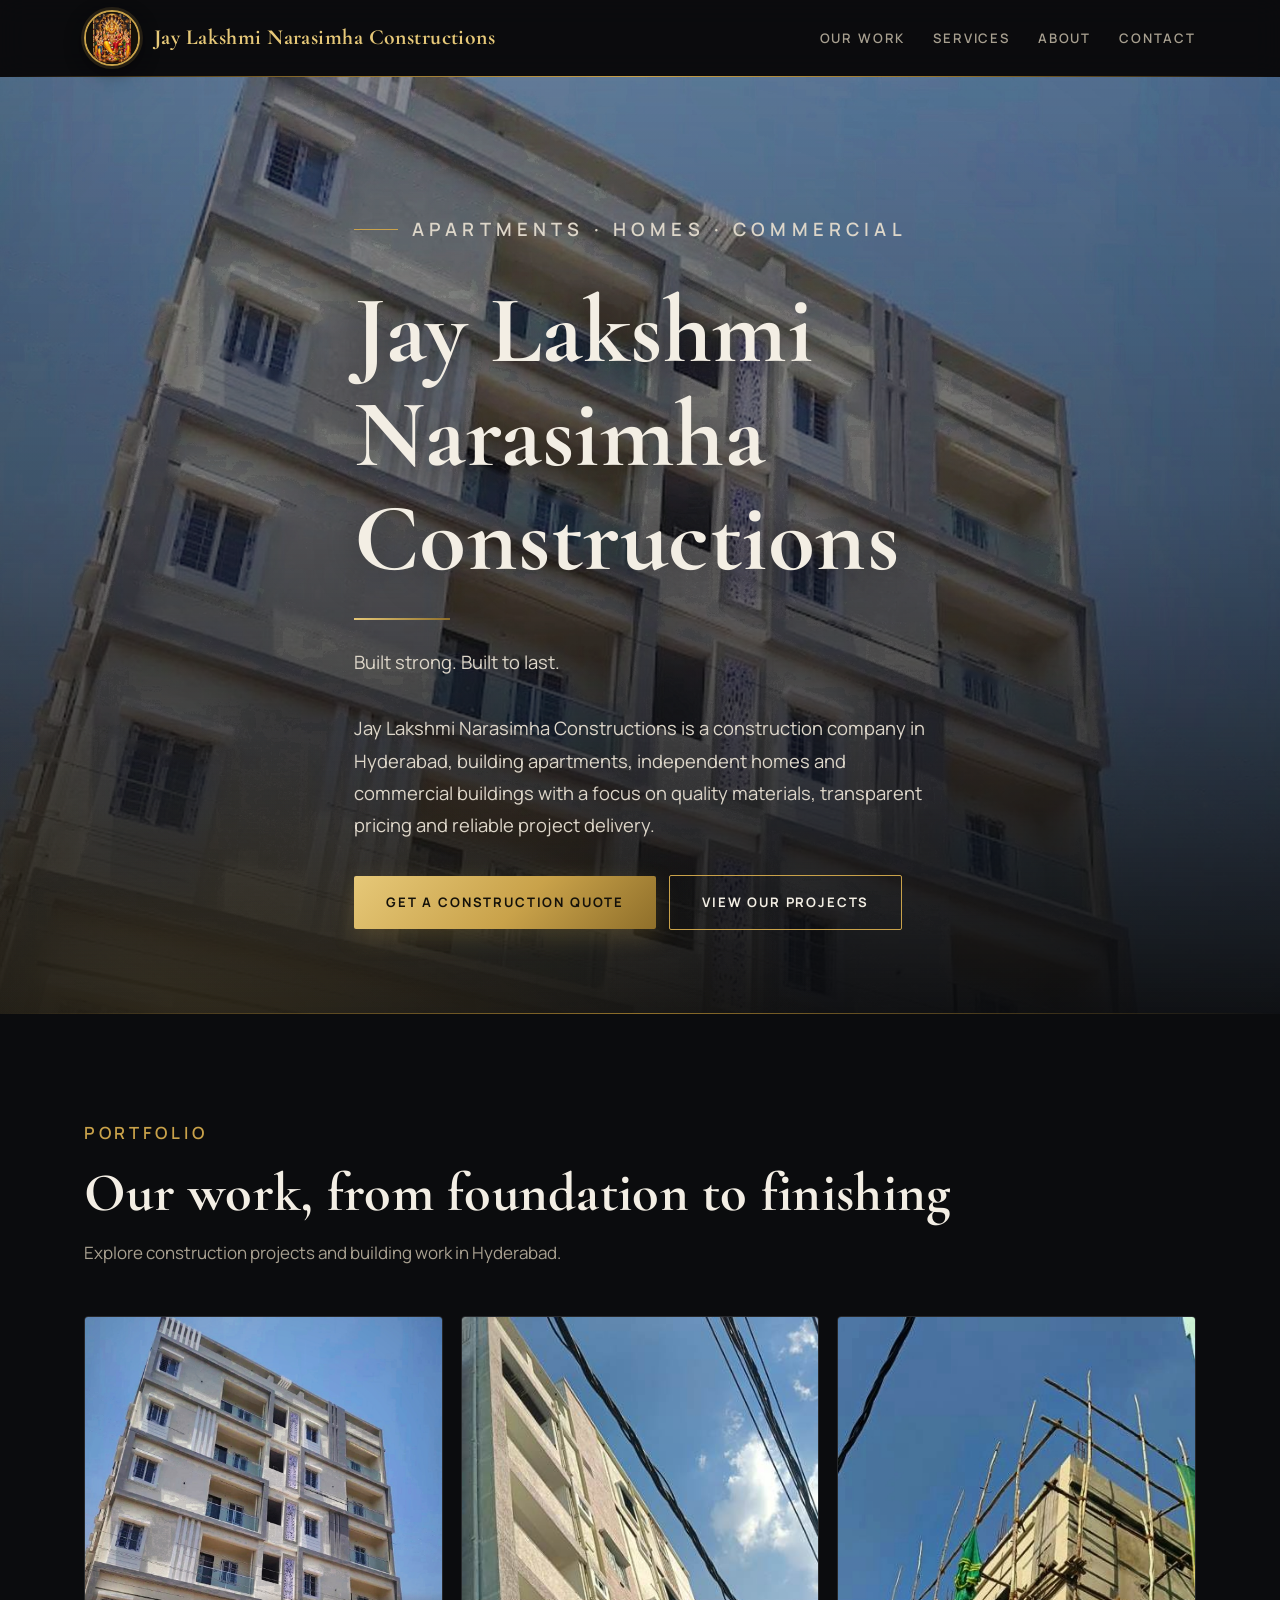
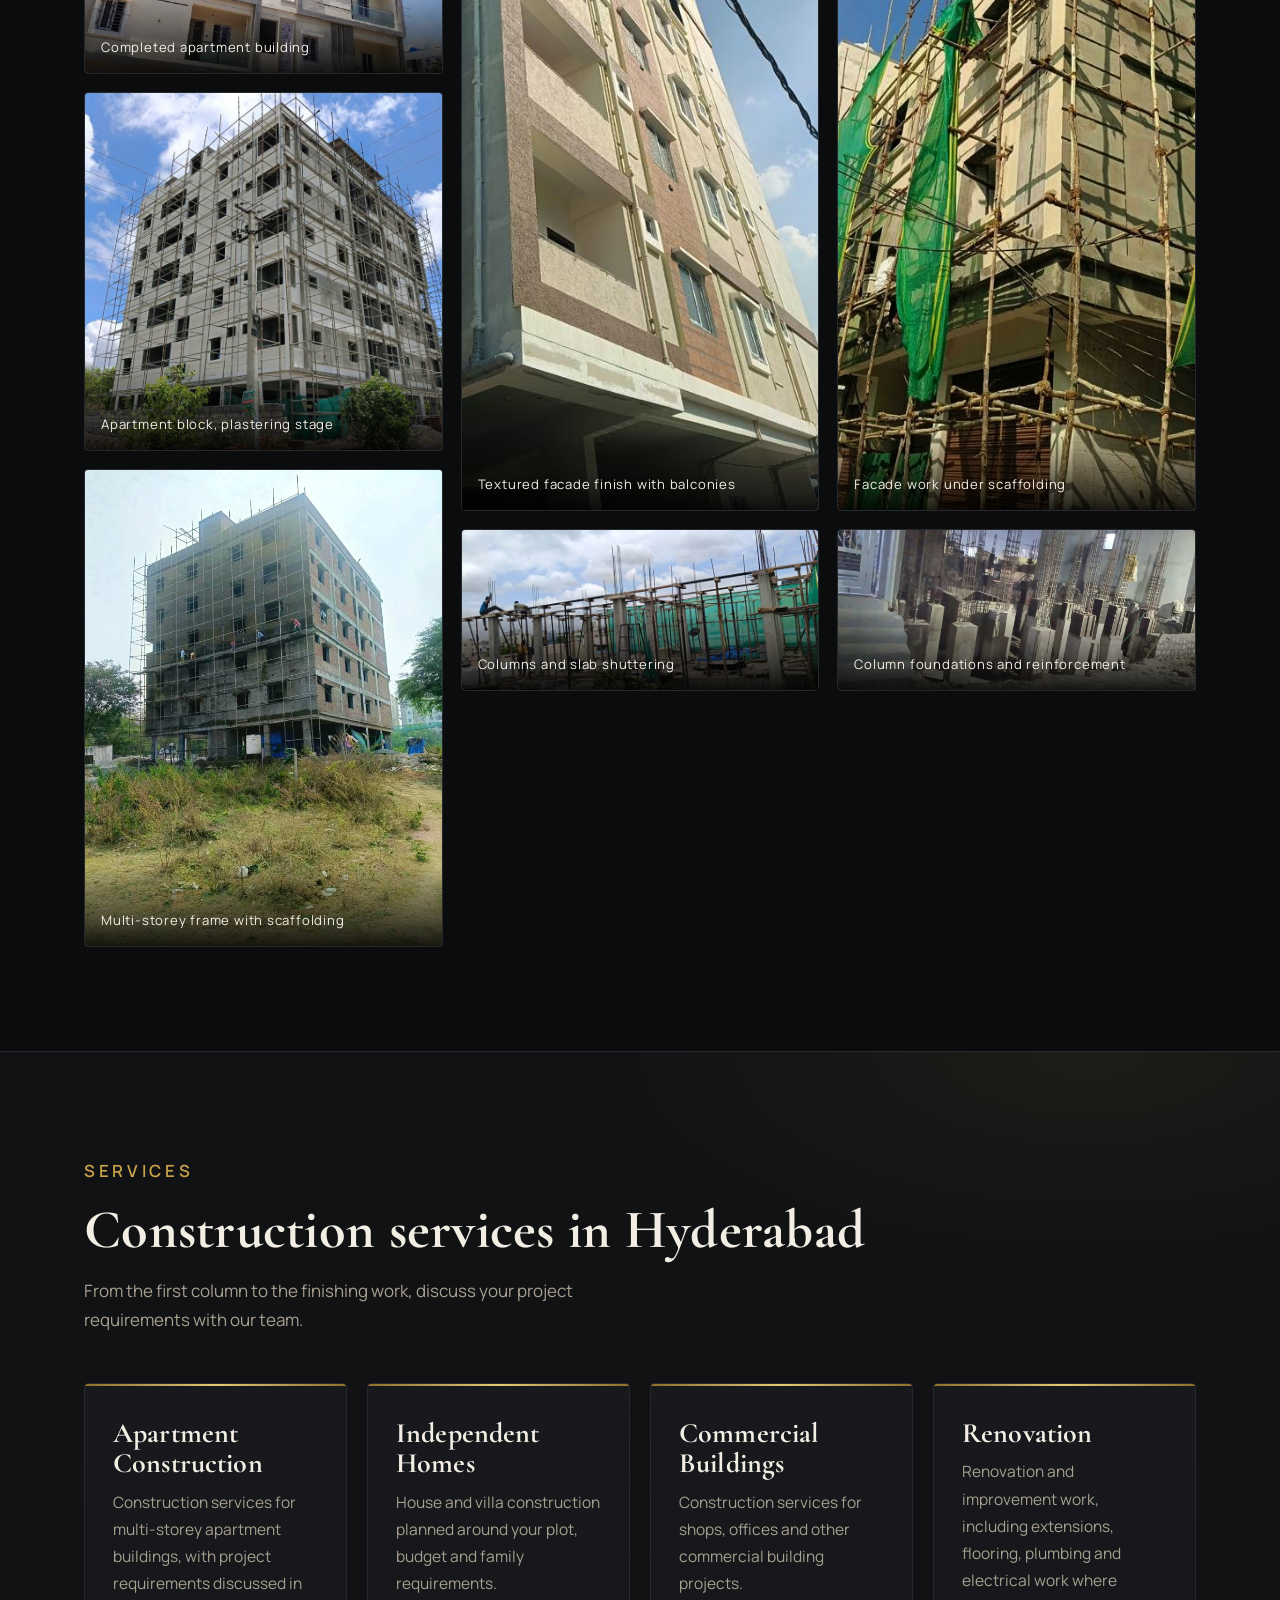
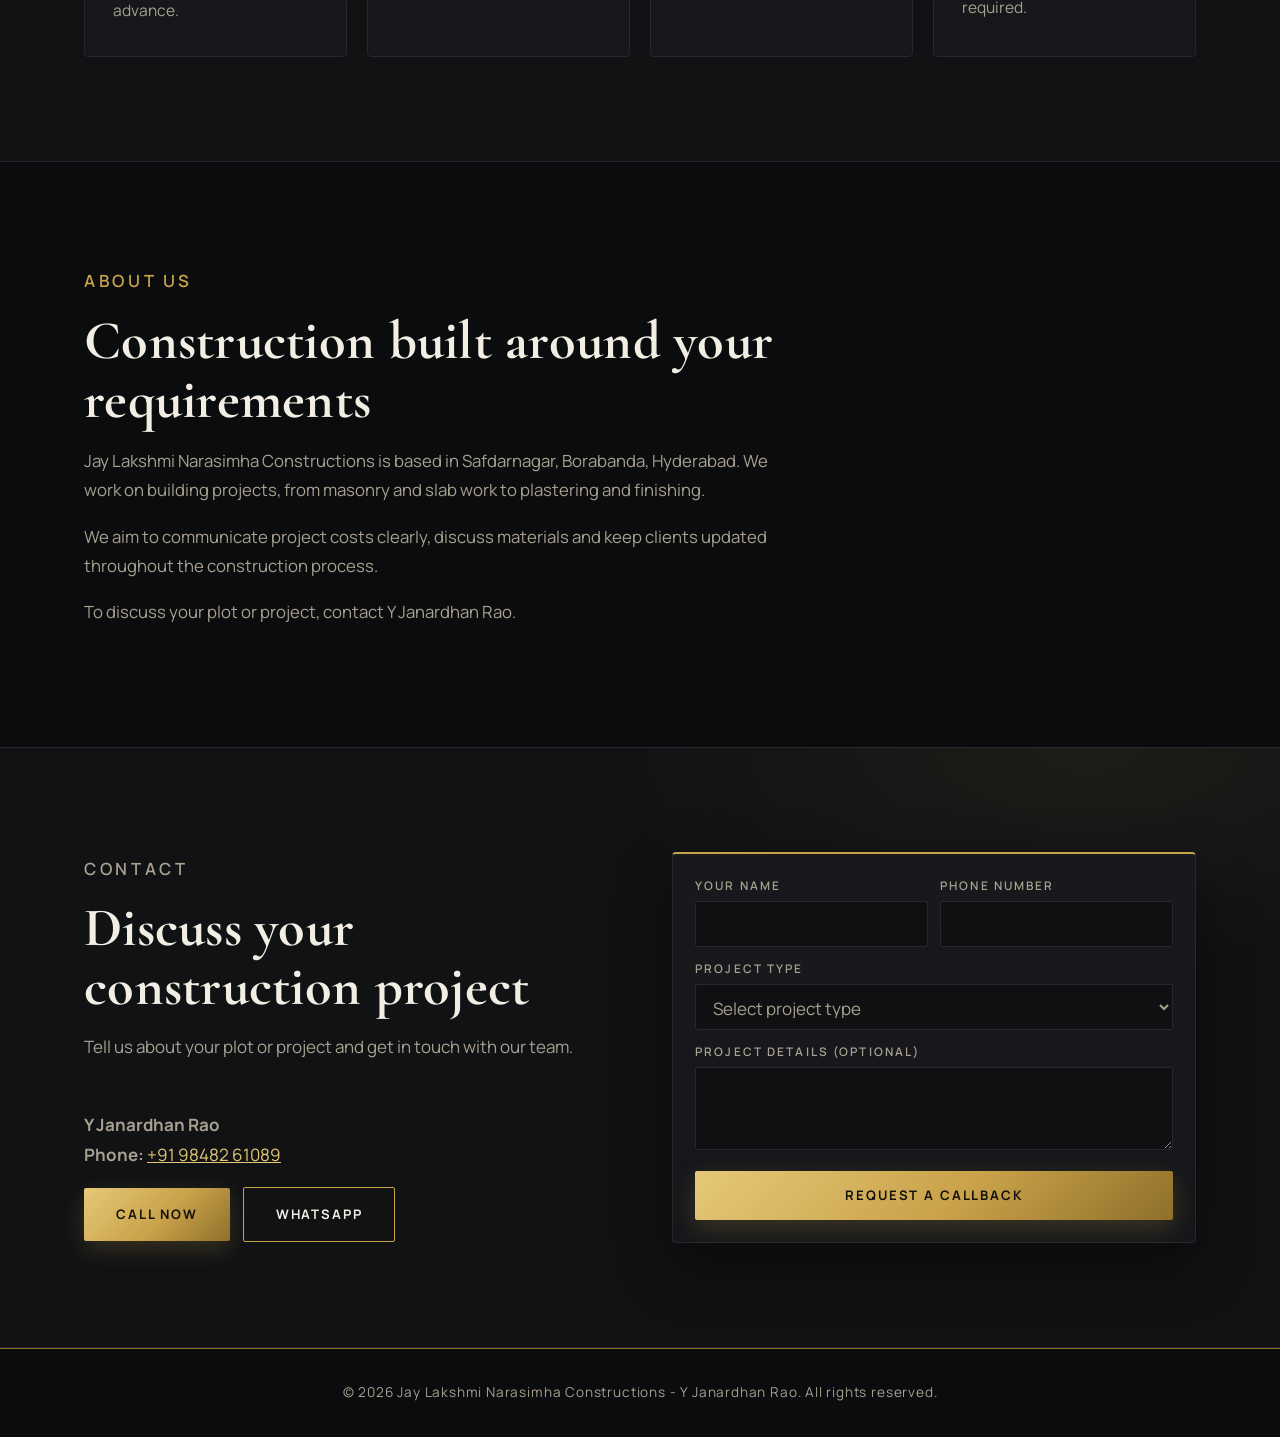
==== public/index.html @ ded33a3c "update name" ====
<!DOCTYPE html>
<html lang="en">
<head>
  <meta charset="utf-8">
  <meta name="viewport" content="width=device-width, initial-scale=1, viewport-fit=cover">

  <!-- Primary SEO -->
  <title>Construction Company in Hyderabad | Jay Lakshmi Narasimha Constructions - Y Janardhan Rao</title>

  <meta name="description" content="Jay Lakshmi Narasimha Constructions is a construction company in Hyderabad (Safdarnagar, Borabanda) building apartments, independent homes and commercial buildings, with renovation services. Call Y Janardhan Rao for a quote.">

  <meta name="robots" content="index, follow">
  <meta name="theme-color" content="#0b0c0e">

  <!-- Canonical URL -->
  <link rel="canonical" href="https://lakshminarasimhaconstructions.in/">

  <!-- Open Graph: social sharing previews -->
  <meta property="og:locale" content="en_IN">
  <meta property="og:type" content="website">
  <meta property="og:site_name" content="Jay Lakshmi Narasimha Constructions - Y Janardhan Rao">
  <meta property="og:title" content="Jay Lakshmi Narasimha Constructions - Y Janardhan Rao | Construction Company in Hyderabad">
  <meta property="og:description" content="Apartments, independent homes and commercial buildings, plus renovation, in Hyderabad. Contact us to discuss your project.">
  <meta property="og:url" content="https://lakshminarasimhaconstructions.in/">
  <meta property="og:image" content="https://lakshminarasimhaconstructions.in/images/photo-1.jpg">
  <meta property="og:image:alt" content="Completed apartment building by Jay Lakshmi Narasimha Constructions">

  <!-- Twitter / other platforms -->
  <meta name="twitter:card" content="summary_large_image">
  <meta name="twitter:title" content="Jay Lakshmi Narasimha Constructions - Y Janardhan Rao">
  <meta name="twitter:description" content="Construction services for apartments, homes and commercial buildings in Hyderabad. Contact us about your project.">
  <meta name="twitter:image" content="https://lakshminarasimhaconstructions.in/images/photo-1.jpg">

  <!-- Website behavior and styling -->
  <script>
    document.documentElement.className = 'js';
  </script>

  <link rel="preconnect" href="https://fonts.googleapis.com">
  <link rel="preconnect" href="https://fonts.gstatic.com" crossorigin>

  <link
    rel="stylesheet"
    href="https://fonts.googleapis.com/css2?family=Cormorant+Garamond:wght@600;700&family=Manrope:wght@400;600;700&display=swap"
  >

  <link rel="stylesheet" href="style.css">

  <!-- Favicons -->
  <link rel="icon" type="image/x-icon" href="images/favicon.ico">
  <link rel="icon" type="image/png" sizes="32x32" href="images/favicon-32x32.png">
  <link rel="icon" type="image/png" sizes="16x16" href="images/favicon-16x16.png">
  <link rel="apple-touch-icon" sizes="180x180" href="images/apple-touch-icon.png">

  <!-- Structured data: business information -->
  <script type="application/ld+json">
{
  "@context": "https://schema.org",
  "@type": "GeneralContractor",
  "@id": "https://lakshminarasimhaconstructions.in/#business",
  "name": "Jay Lakshmi Narasimha Constructions - Y Janardhan Rao",
  "url": "https://lakshminarasimhaconstructions.in/",
  "telephone": "+91-98482-61089",
  "description": "Jay Lakshmi Narasimha Constructions provides construction services for apartments, independent homes and commercial buildings, along with renovation services, in Hyderabad.",
  "image": "https://lakshminarasimhaconstructions.in/images/logo.jpg",
  "areaServed": { "@type": "City", "name": "Hyderabad" },
  "address": {
    "@type": "PostalAddress",
    "streetAddress": "Safdarnagar, Borabanda",
    "addressLocality": "Hyderabad",
    "addressRegion": "Telangana",
    "postalCode": "500018",
    "addressCountry": "IN"
  },
  "contactPoint": {
    "@type": "ContactPoint",
    "telephone": "+91-98482-61089",
    "contactType": "customer enquiries",
    "availableLanguage": "English"
  }
}
</script>
</head>

<body>
<header>
  <div class="wrap">
    <nav aria-label="Main navigation">
      <a class="brand" href="#top" aria-label="Jay Lakshmi Narasimha Constructions home">
        <img
          class="lg round"
          src="images/logo.jpg"
          alt="Jay Lakshmi Narasimha Constructions logo"
          width="60"
          height="60"
        >
        <span>Jay Lakshmi Narasimha Constructions</span>
      </a>

      <ul>
        <li><a href="#work">Our work</a></li>
        <li><a href="#services">Services</a></li>
        <li><a href="#about">About</a></li>
        <li><a href="#contact">Contact</a></li>
      </ul>
    </nav>
  </div>
</header>

<main id="top">
  <!-- Hero -->
  <section class="hero" aria-labelledby="main-heading">
    <div class="wrap">
      <p class="eyebrow">Apartments &middot; Homes &middot; Commercial</p>

      <h1 id="main-heading">Jay Lakshmi Narasimha Constructions</h1>

      <p class="lead">Built strong. Built to last.</p>

      <p>
        Jay Lakshmi Narasimha Constructions is a construction company in Hyderabad,
        building apartments, independent homes and commercial buildings with a
        focus on quality materials, transparent pricing and reliable project
        delivery.
      </p>

      <a class="btn" href="#contact">Get a construction quote</a>
      <a class="btn alt" href="#work">View our projects</a>
    </div>
  </section>

  <!-- Portfolio -->
  <section id="work" aria-labelledby="work-heading">
    <div class="wrap">
      <p class="kicker">Portfolio</p>
      <h2 id="work-heading">Our work, from foundation to finishing</h2>

      <p class="lead">
        Explore construction projects and building work in Hyderabad.
      </p>

      <div class="gal reveal">
        <figure>
          <img
            loading="lazy"
            decoding="async"
            src="images/photo-1.jpg"
            alt="Completed apartment building construction project in Hyderabad"
          >
          <figcaption>Completed apartment building</figcaption>
        </figure>

        <figure>
          <img
            loading="lazy"
            decoding="async"
            src="images/photo-2.jpg"
            alt="Apartment building during plastering work"
          >
          <figcaption>Apartment block, plastering stage</figcaption>
        </figure>

        <figure>
          <img
            loading="lazy"
            decoding="async"
            src="images/photo-3.jpg"
            alt="Multi-storey building frame with scaffolding"
          >
          <figcaption>Multi-storey frame with scaffolding</figcaption>
        </figure>

        <figure>
          <img
            loading="lazy"
            decoding="async"
            src="images/photo-4.jpg"
            alt="Building facade finish with balconies"
          >
          <figcaption>Textured facade finish with balconies</figcaption>
        </figure>

        <figure>
          <img
            loading="lazy"
            decoding="async"
            src="images/photo-5.jpg"
            alt="Building columns and concrete slab shuttering"
          >
          <figcaption>Columns and slab shuttering</figcaption>
        </figure>

        <figure>
          <img
            loading="lazy"
            decoding="async"
            src="images/photo-6.jpg"
            alt="Building facade work under scaffolding"
          >
          <figcaption>Facade work under scaffolding</figcaption>
        </figure>

        <figure>
          <img
            loading="lazy"
            decoding="async"
            src="images/photo-7.jpg"
            alt="Building column reinforcement work at night"
          >
          <figcaption>Column foundations and reinforcement</figcaption>
        </figure>
      </div>
    </div>
  </section>

  <!-- Services -->
  <section id="services" class="band" aria-labelledby="services-heading">
    <div class="wrap">
      <p class="kicker">Services</p>
      <h2 id="services-heading">Construction services in Hyderabad</h2>

      <p class="lead">
        From the first column to the finishing work, discuss your project
        requirements with our team.
      </p>

      <div class="grid reveal">
        <div class="card">
          <h3>Apartment Construction</h3>
          <p>
            Construction services for multi-storey apartment buildings,
            with project requirements discussed in advance.
          </p>
        </div>

        <div class="card">
          <h3>Independent Homes</h3>
          <p>
            House and villa construction planned around your plot,
            budget and family requirements.
          </p>
        </div>

        <div class="card">
          <h3>Commercial Buildings</h3>
          <p>
            Construction services for shops, offices and other
            commercial building projects.
          </p>
        </div>

        <div class="card">
          <h3>Renovation</h3>
          <p>
            Renovation and improvement work, including extensions,
            flooring, plumbing and electrical work where required.
          </p>
        </div>
      </div>
    </div>
  </section>

  <!-- About -->
  <section id="about" aria-labelledby="about-heading">
    <div class="wrap">
      <div class="about-text">
        <p class="kicker">About us</p>

        <h2 id="about-heading">
          Construction built around your requirements
        </h2>

        <p>
          Jay Lakshmi Narasimha Constructions is based in Safdarnagar, Borabanda,
          Hyderabad. We work on building projects, from masonry and slab work
          to plastering and finishing.
        </p>

        <p>
          We aim to communicate project costs clearly, discuss materials
          and keep clients updated throughout the construction process.
        </p>

        <p>
          To discuss your plot or project, contact Y Janardhan Rao.
        </p>
      </div>
    </div>
  </section>

  <!-- Contact -->
  <section id="contact" class="band" aria-labelledby="contact-heading">
    <div class="wrap two">
      <div>
        <p class="kicker">Contact</p>
        <h2 id="contact-heading">Discuss your construction project</h2>

        <p class="lead">
          Tell us about your plot or project and get in touch with our team.
        </p>

        <p>
          <strong>Y Janardhan Rao</strong><br>
          <strong>Phone:</strong>
          <a href="tel:+919848261089">+91 98482 61089</a>
        </p>

        <a class="btn" href="tel:+919848261089">Call now</a>

        <a
          class="btn alt"
          href="https://wa.me/919848261089?text=Hello%2C%20I%20am%20interested%20in%20a%20construction%20project"
          target="_blank"
          rel="noopener noreferrer"
        >WhatsApp</a>
      </div>

      <form id="f">
        <div class="row">
          <div>
            <label for="n">Your name</label>
            <input
              id="n"
              name="name"
              type="text"
              required
              autocomplete="name"
            >
          </div>

          <div>
            <label for="p">Phone number</label>
            <input
              id="p"
              name="phone"
              type="tel"
              required
              autocomplete="tel"
            >
          </div>
        </div>

        <div>
          <label for="t">Project type</label>
          <select id="t" name="projectType" required>
            <option value="" selected disabled hidden>Select project type</option>
            <option>Apartment</option>
            <option>Independent home</option>
            <option>Duplex</option>
            <option>Commercial</option>
            <option>Shed work</option>
            <option>Renovation</option>
          </select>
        </div>

        <div>
          <label for="m">Project details (optional)</label>
          <textarea id="m" name="details" rows="2"></textarea>
        </div>

        <button class="btn" type="submit">Request a callback</button>
        <div id="msg" role="status" aria-live="polite"></div>
      </form>
    </div>
  </section>
</main>

<footer>
  <div class="wrap">
    &copy; <span id="yr">2026</span>
    Jay Lakshmi Narasimha Constructions - Y Janardhan Rao. All rights reserved.
  </div>
</footer>

<dialog id="d" aria-label="Enlarged project photograph">
  <img id="di" alt="">
</dialog>

<script src="script.js"></script>
</body>
</html>
---- public/style.css ----
/* Lakshmi Narasimha Constructions — premium dark and gold theme */
:root {
  --bg:#0b0c0e;
  --bg-2:#101214;
  --ink:#f3eee4;
  --mute:#a8a090;
  --gold:#c9a24a;
  --gold-hi:#e6c878;
  --gold-lo:#8f6f2a;
  --card:#15171a;
  --line:#26282b;
  --serif:"Cormorant Garamond",Georgia,serif;
  --ease:cubic-bezier(.2,.7,.2,1);
  color-scheme:dark
}
html {
  scroll-behavior:smooth;
  scroll-padding-top:90px;
  -webkit-text-size-adjust:100%
}
* {
  box-sizing:border-box
}
body {
  margin:0;
  background:var(--bg);
  color:var(--ink);
  font:17px/1.75 Manrope,"Segoe UI",Arial,sans-serif;
  -webkit-font-smoothing:antialiased;
  text-rendering:optimizeLegibility;
  padding-bottom:env(safe-area-inset-bottom,0px)
}
h1,h2,h3 {
  font-family:var(--serif);
  line-height:1.08;
  margin:0;
  font-weight:700;
  letter-spacing:.005em
}
a {
  color:inherit
}
::selection {
  background:var(--gold);
  color:#14110a
}
:focus-visible {
  outline:2px solid var(--gold-hi);
  outline-offset:3px
}
.wrap {
  max-width:1160px;
  margin:0 auto;
  padding:0 24px
}

/* Header */
header {
  position:sticky;
  top:0;
  z-index:5;
  padding-top:env(safe-area-inset-top,0px);
  background:rgba(11,12,14,.82);
  -webkit-backdrop-filter:blur(14px) saturate(140%);
  backdrop-filter:blur(14px) saturate(140%);
  border-bottom:1px solid transparent;
  border-image:linear-gradient(90deg,transparent,var(--gold-lo),var(--gold),var(--gold-lo),transparent) 1
}
nav {
  display:flex;
  justify-content:space-between;
  align-items:center;
  gap:12px;
  flex-wrap:wrap;
  padding:10px 0
}
.brand {
  display:flex;
  align-items:center;
  gap:14px;
  text-decoration:none;
  color:var(--gold-hi);
  font-family:var(--serif);
  font-weight:700;
  font-size:1.35rem;
  letter-spacing:.02em
}
.lg {
  height:46px;
  width:auto;
  display:block
}
.lg.round {
  width:56px;
  height:56px;
  border-radius:50%;
  border:2px solid var(--gold);
  box-shadow:0 0 0 3px rgba(201,162,74,.15),0 6px 18px rgba(0,0,0,.5);
  object-fit:cover
}
nav ul {
  display:flex;
  gap:28px;
  list-style:none;
  margin:0;
  padding:0;
  font-size:.82rem;
  letter-spacing:.14em;
  text-transform:uppercase;
  font-weight:600
}
nav ul a {
  position:relative;
  text-decoration:none;
  color:var(--mute);
  padding:6px 0;
  transition:color .25s var(--ease)
}
nav ul a::after {
  content:"";
  position:absolute;
  left:0;
  right:0;
  bottom:0;
  height:1px;
  background:var(--gold);
  transform:scaleX(0);
  transform-origin:left;
  transition:transform .35s var(--ease)
}
nav ul a:hover {
  color:var(--gold-hi)
}
nav ul a:hover::after {
  transform:scaleX(1)
}

/* Hero */
.hero {
  position:relative;
  min-height:92vh;
  min-height:92svh;
  display:flex;
  align-items:flex-end;
  background:
    radial-gradient(900px 420px at 15% 100%,rgba(201,162,74,.16),transparent 70%),
    linear-gradient(180deg,rgba(11,12,14,.35) 0%,rgba(11,12,14,.55) 45%,rgba(11,12,14,.97) 100%),
    url("images/hero.jpg") center 25%/cover;
  padding:110px 0 84px
}
.hero::after {
  content:"";
  position:absolute;
  left:0;
  right:0;
  bottom:0;
  height:1px;
  background:linear-gradient(90deg,transparent,var(--gold-lo),transparent)
}
.hero .wrap {
  position:relative
}
.eyebrow {
  display:flex;
  align-items:center;
  gap:14px;
  margin:0 0 22px;
  font-size:.78rem;
  letter-spacing:.28em;
  text-transform:uppercase;
  font-weight:600;
  color:var(--gold-hi)
}
.eyebrow::before {
  content:"";
  width:44px;
  height:1px;
  background:var(--gold)
}
.hero h1 {
  font-size:clamp(2.9rem,9vw,6rem);
  max-width:12ch;
  text-shadow:0 4px 40px rgba(0,0,0,.55)
}
.hero h1::after {
  content:"";
  display:block;
  width:96px;
  height:2px;
  background:linear-gradient(90deg,var(--gold-hi),var(--gold-lo));
  margin-top:28px
}
.hero p {
  max-width:52ch;
  color:#ddd6c9;
  font-size:1.15rem;
  margin:26px 0 34px
}

/* Buttons */
.btn {
  display:inline-block;
  background:linear-gradient(135deg,var(--gold-hi),var(--gold) 55%,var(--gold-lo));
  color:#14110a;
  padding:15px 32px;
  text-decoration:none;
  border:0;
  border-radius:2px;
  cursor:pointer;
  font:inherit;
  font-size:.82rem;
  font-weight:700;
  letter-spacing:.14em;
  text-transform:uppercase;
  box-shadow:0 8px 24px rgba(201,162,74,.22);
  transition:transform .3s var(--ease),box-shadow .3s var(--ease),filter .3s var(--ease)
}
.btn:hover {
  transform:translateY(-2px);
  box-shadow:0 14px 32px rgba(201,162,74,.34);
  filter:brightness(1.06)
}
.btn:active {
  transform:translateY(0)
}
.btn[disabled] {
  opacity:.6;
  cursor:progress;
  transform:none
}
.btn.alt {
  background:transparent;
  color:var(--ink);
  border:1px solid var(--gold);
  box-shadow:none;
  margin-left:10px
}
.btn.alt:hover {
  background:rgba(201,162,74,.12);
  box-shadow:none
}

/* Sections */
section {
  padding:104px 0
}
h2 {
  font-size:clamp(2.1rem,5vw,3.4rem);
  margin-bottom:16px
}
.kicker {
  margin:0 0 16px;
  font-size:1.05rem;
  letter-spacing:.22em;
  text-transform:uppercase;
  font-weight:600;
  color:var(--gold)
}
.lead {
  color:var(--mute);
  max-width:58ch;
  margin:0 0 48px
}

/* Gallery */
.gal {
  columns:3 280px;
  column-gap:18px
}
.gal figure {
  margin:0 0 18px;
  position:relative;
  break-inside:avoid;
  overflow:hidden;
  border:1px solid var(--line);
  border-radius:4px;
  cursor:zoom-in;
  background:var(--card);
  transition:border-color .35s var(--ease),box-shadow .35s var(--ease),transform .35s var(--ease)
}
.gal figure:hover,
.gal figure:focus-visible {
  border-color:var(--gold-lo);
  box-shadow:0 18px 44px rgba(0,0,0,.55);
  transform:translateY(-3px)
}
.gal img {
  width:100%;
  height:auto;
  display:block;
  transition:transform .8s var(--ease)
}
.gal figure:hover img {
  transform:scale(1.045)
}
.gal figcaption {
  position:absolute;
  left:0;
  right:0;
  bottom:0;
  padding:44px 16px 14px;
  font-size:.82rem;
  letter-spacing:.06em;
  background:linear-gradient(0deg,rgba(0,0,0,.88),transparent)
}

/* Services */
.band {
  background:
    radial-gradient(700px 300px at 85% 0%,rgba(201,162,74,.07),transparent 70%),
    var(--bg-2);
  border-top:1px solid var(--line);
  border-bottom:1px solid var(--line)
}
.grid {
  display:grid;
  grid-template-columns:repeat(auto-fit,minmax(240px,1fr));
  gap:20px
}
.card {
  position:relative;
  background:linear-gradient(180deg,#17191c,var(--card));
  border:1px solid var(--line);
  border-radius:4px;
  padding:34px 28px 32px;
  overflow:hidden;
  transition:transform .4s var(--ease),border-color .4s var(--ease),box-shadow .4s var(--ease)
}
.card::before {
  content:"";
  position:absolute;
  left:0;
  top:0;
  right:0;
  height:2px;
  background:linear-gradient(90deg,var(--gold-lo),var(--gold-hi),var(--gold-lo))
}
.card:hover {
  transform:translateY(-5px);
  border-color:var(--gold-lo);
  box-shadow:0 22px 48px rgba(0,0,0,.5)
}
.card h3 {
  font-size:1.75rem;
  margin-bottom:10px
}
.card p {
  margin:0;
  color:var(--mute);
  font-size:.97rem
}

/* About + Contact layout */
.two {
  display:grid;
  grid-template-columns:1fr 1fr;
  gap:64px;
  align-items:center
}
.two p {
  color:var(--mute)
}
.about-text {
  max-width:720px
}
.about-text p:not(.kicker) {
  color:var(--mute);
  font-size:1.05rem
}
.deity {
  width:100%;
  max-width:340px;
  height:auto;
  display:block;
  margin:0 auto;
  border:1px solid var(--gold);
  border-radius:4px;
  padding:8px;
  background:#0b0c0e;
  box-shadow:0 0 0 1px rgba(201,162,74,.25),0 0 80px rgba(201,162,74,.18),0 24px 60px rgba(0,0,0,.6)
}

/* Contact */
#contact p b {
  color:var(--ink)
}
#contact p a {
  color:var(--gold-hi)
}
form {
  display:grid;
  gap:12px;
  background:linear-gradient(180deg,#17191c,var(--card));
  border:1px solid var(--line);
  border-top:2px solid var(--gold);
  border-radius:4px;
  padding:22px;
  box-shadow:0 24px 60px rgba(0,0,0,.45)
}
form .row {
  display:grid;
  grid-template-columns:1fr 1fr;
  gap:12px
}
form .btn {
  padding:13px 24px
}
#msg:empty {
  display:none
}
textarea {
  resize:vertical;
  min-height:64px
}
input,
select {
  height:46px;
  line-height:1.2
}
select {
  cursor:pointer
}
select:invalid {
  color:var(--mute)
}
select option {
  color:var(--ink);
  background:#0e1012
}
label {
  display:block;
  margin-bottom:4px;
  font-size:.74rem;
  letter-spacing:.18em;
  text-transform:uppercase;
  font-weight:600;
  color:var(--mute)
}
input,textarea,select {
  width:100%;
  padding:11px 13px;
  font:inherit;
  color:var(--ink);
  background:#0e1012;
  border:1px solid var(--line);
  border-radius:2px;
  transition:border-color .25s var(--ease),box-shadow .25s var(--ease)
}
input:focus,textarea:focus,select:focus {
  outline:0;
  border-color:var(--gold);
  box-shadow:0 0 0 3px rgba(201,162,74,.2)
}
#msg {
  color:var(--gold-hi);
  font-weight:600;
  min-height:1.5em
}

/* Footer */
footer {
  border-top:1px solid var(--gold-lo);
  padding:32px 0 calc(32px + env(safe-area-inset-bottom,0px));
  color:var(--mute);
  font-size:.85rem;
  letter-spacing:.06em;
  text-align:center
}

/* Photo viewer */
dialog {
  border:0;
  padding:0;
  background:transparent;
  max-width:94vw;
  max-height:94vh;
  overflow:visible
}
dialog::backdrop {
  background:rgba(0,0,0,.92);
  -webkit-backdrop-filter:blur(6px);
  backdrop-filter:blur(6px)
}
dialog img {
  max-width:94vw;
  max-height:92vh;
  display:block;
  border-radius:4px;
  box-shadow:0 30px 80px rgba(0,0,0,.7)
}

/* Scroll reveal (enabled by script.js only when motion is OK) */
.js .reveal {
  opacity:0;
  transform:translateY(26px);
  transition:opacity .9s var(--ease),transform .9s var(--ease)
}
.js .reveal.in {
  opacity:1;
  transform:none
}

@media(max-width:900px) {
  nav ul {
    gap:18px;
    font-size:.74rem
  }
}
@media(max-width:720px) {
  .two {
    grid-template-columns:1fr;
    gap:40px
  }
  .btn.alt {
    margin:12px 0 0
  }
  section {
    padding:70px 0
  }
  .hero {
    padding:90px 0 60px
  }
  form {
    padding:18px 16px
  }
  form .row {
    grid-template-columns:1fr
  }
  .brand {
    font-size:1.15rem
  }
  nav ul {
    width:100%;
    justify-content:space-between;
    gap:8px
  }
}
@media(prefers-reduced-motion:reduce) {
  html {
    scroll-behavior:auto
  }
  *,*::before,*::after {
    transition:none!important;
    animation:none!important
  }
  .js .reveal {
    opacity:1;
    transform:none
  }
}
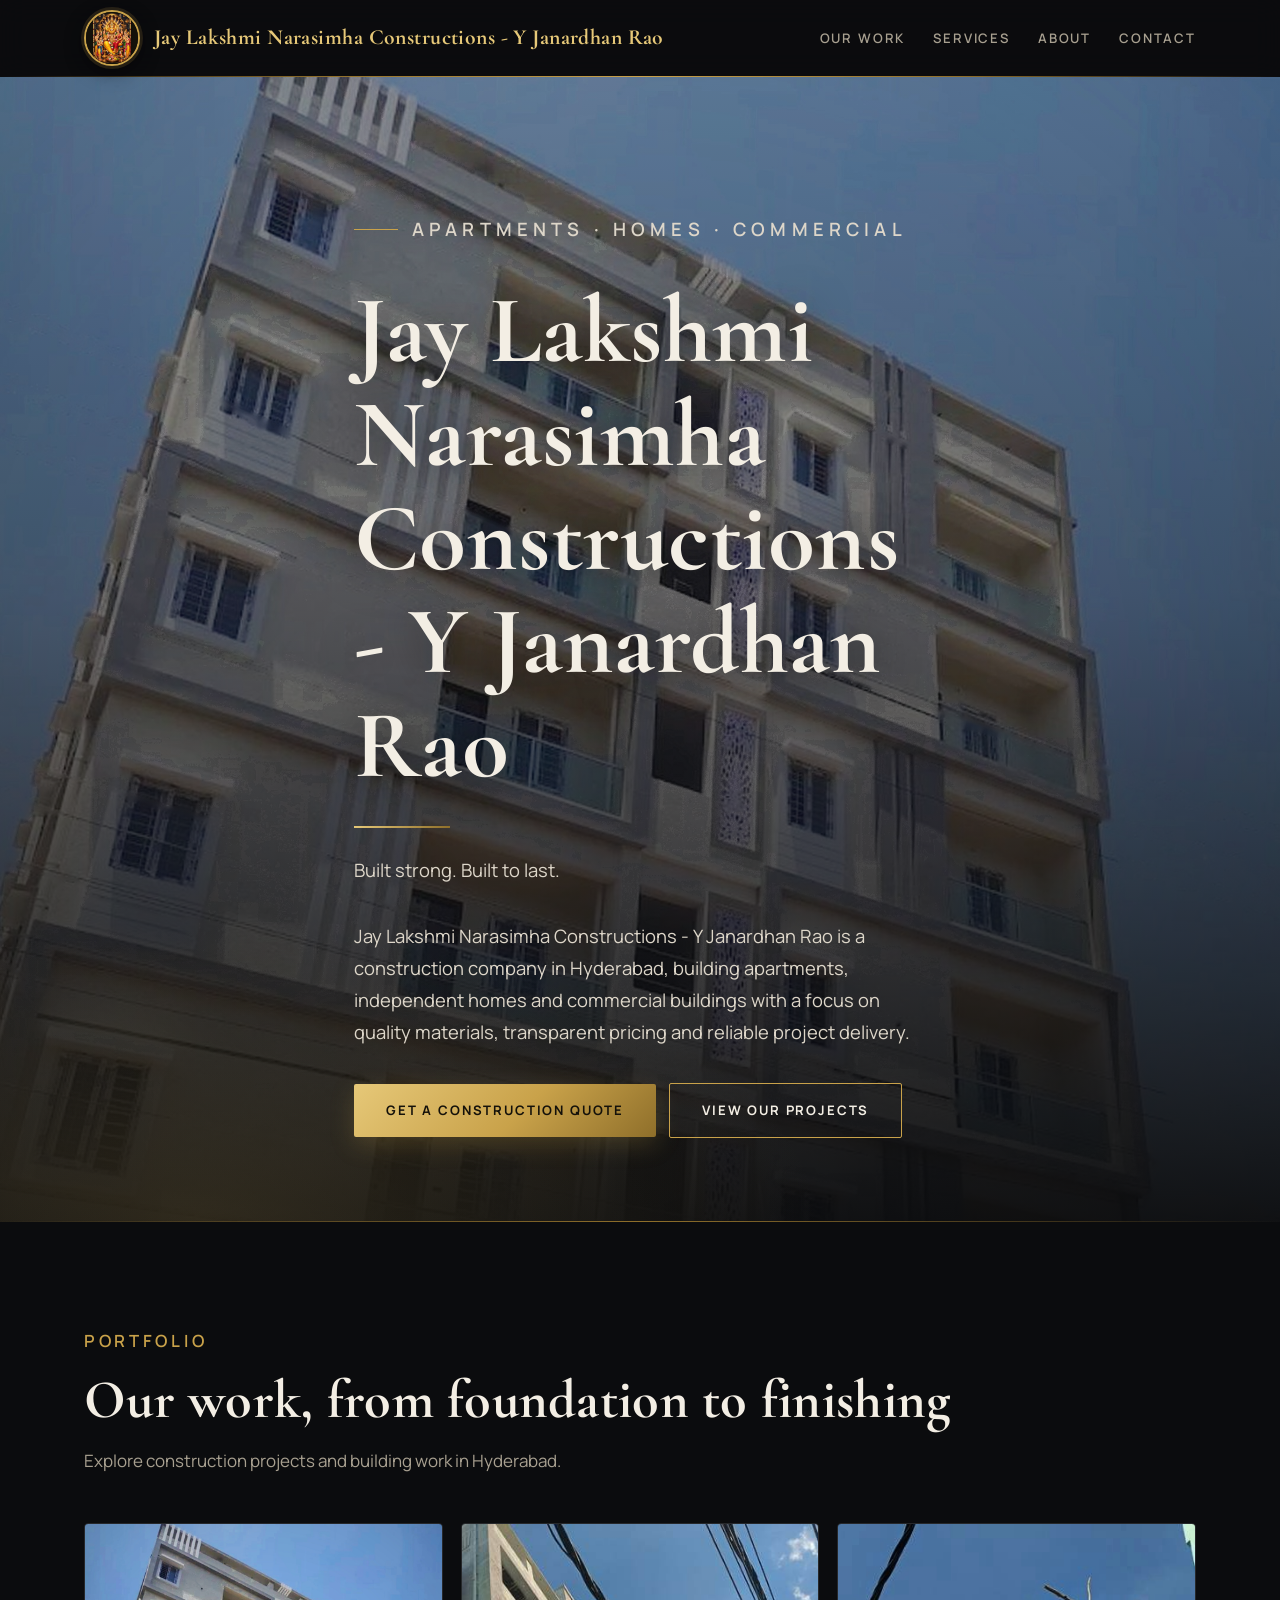
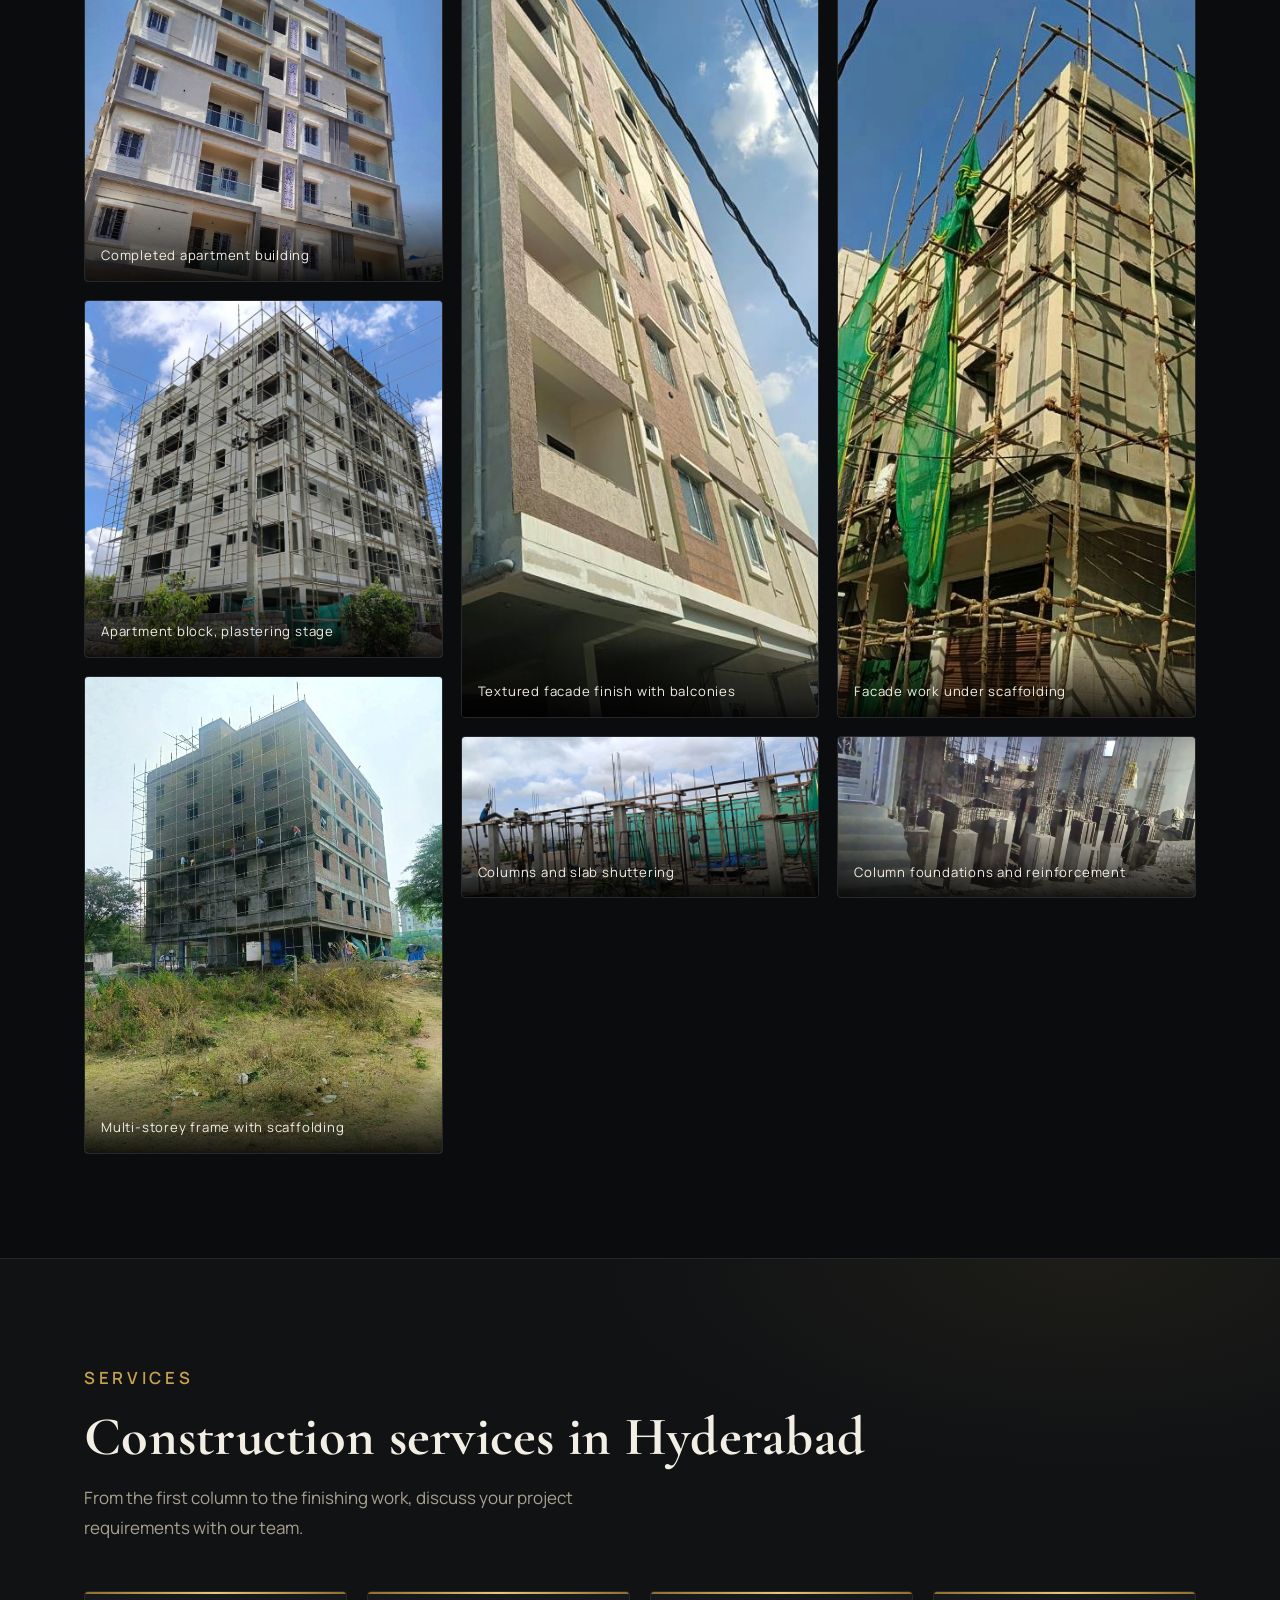
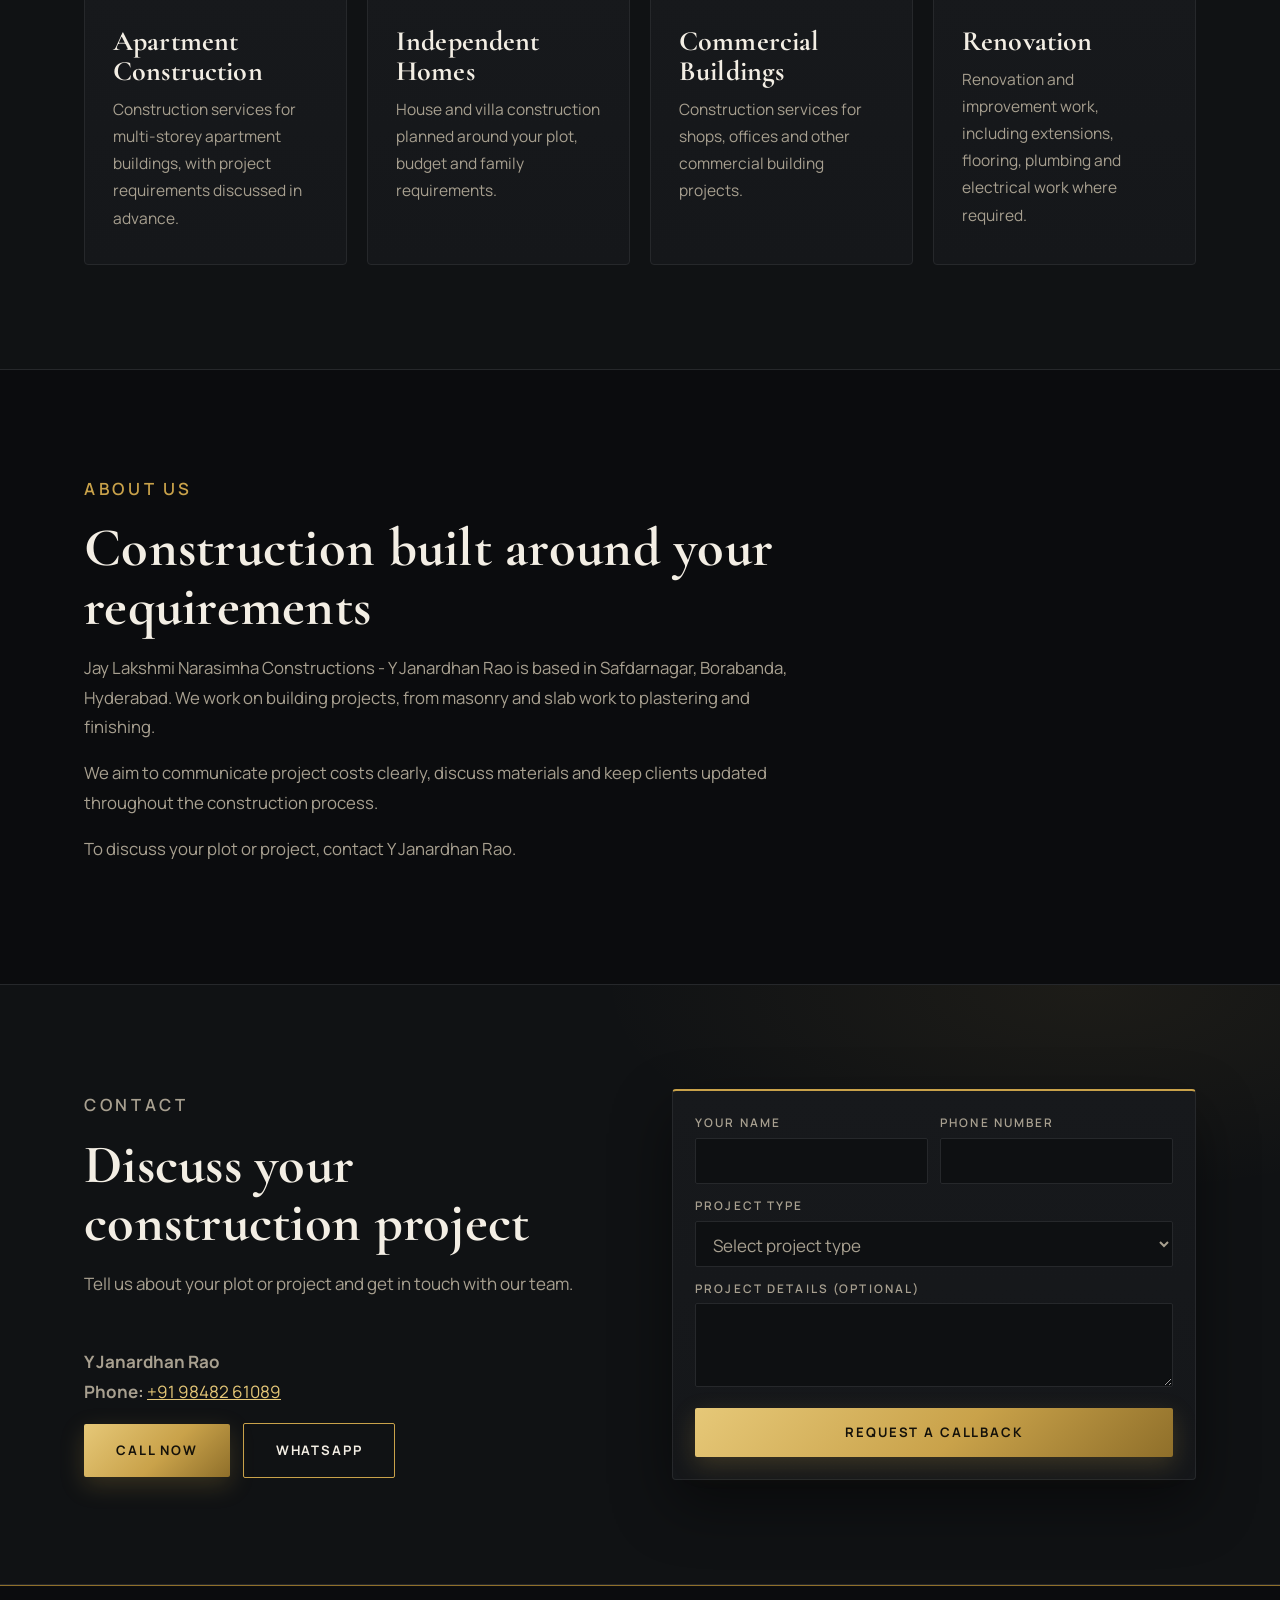
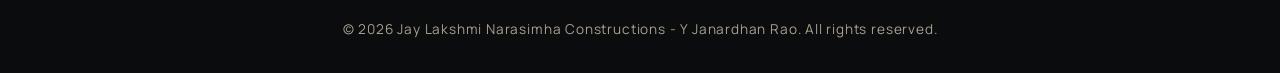
==== commit 4a8876b9: "updated" ====
--- a/public/index.html
+++ b/public/index.html
@@ -7,7 +7,7 @@
   <!-- Primary SEO -->
   <title>Construction Company in Hyderabad | Jay Lakshmi Narasimha Constructions - Y Janardhan Rao</title>
 
-  <meta name="description" content="Jay Lakshmi Narasimha Constructions is a construction company in Hyderabad (Safdarnagar, Borabanda) building apartments, independent homes and commercial buildings, with renovation services. Call Y Janardhan Rao for a quote.">
+  <meta name="description" content="Jay Lakshmi Narasimha Constructions - Y Janardhan Rao is a construction company in Hyderabad (Safdarnagar, Borabanda) building apartments, independent homes and commercial buildings, with renovation services. Call Y Janardhan Rao for a quote.">
 
   <meta name="robots" content="index, follow">
   <meta name="theme-color" content="#0b0c0e">
@@ -23,7 +23,7 @@
   <meta property="og:description" content="Apartments, independent homes and commercial buildings, plus renovation, in Hyderabad. Contact us to discuss your project.">
   <meta property="og:url" content="https://lakshminarasimhaconstructions.in/">
   <meta property="og:image" content="https://lakshminarasimhaconstructions.in/images/photo-1.jpg">
-  <meta property="og:image:alt" content="Completed apartment building by Jay Lakshmi Narasimha Constructions">
+  <meta property="og:image:alt" content="Completed apartment building by Jay Lakshmi Narasimha Constructions - Y Janardhan Rao">
 
   <!-- Twitter / other platforms -->
   <meta name="twitter:card" content="summary_large_image">
@@ -61,7 +61,7 @@
   "name": "Jay Lakshmi Narasimha Constructions - Y Janardhan Rao",
   "url": "https://lakshminarasimhaconstructions.in/",
   "telephone": "+91-98482-61089",
-  "description": "Jay Lakshmi Narasimha Constructions provides construction services for apartments, independent homes and commercial buildings, along with renovation services, in Hyderabad.",
+  "description": "Jay Lakshmi Narasimha Constructions - Y Janardhan Rao provides construction services for apartments, independent homes and commercial buildings, along with renovation services, in Hyderabad.",
   "image": "https://lakshminarasimhaconstructions.in/images/logo.jpg",
   "areaServed": { "@type": "City", "name": "Hyderabad" },
   "address": {
@@ -86,15 +86,15 @@
 <header>
   <div class="wrap">
     <nav aria-label="Main navigation">
-      <a class="brand" href="#top" aria-label="Jay Lakshmi Narasimha Constructions home">
+      <a class="brand" href="#top" aria-label="Jay Lakshmi Narasimha Constructions - Y Janardhan Rao home">
         <img
           class="lg round"
           src="images/logo.jpg"
-          alt="Jay Lakshmi Narasimha Constructions logo"
+          alt="Jay Lakshmi Narasimha Constructions - Y Janardhan Rao logo"
           width="60"
           height="60"
         >
-        <span>Jay Lakshmi Narasimha Constructions</span>
+        <span>Jay Lakshmi Narasimha Constructions - Y Janardhan Rao</span>
       </a>
 
       <ul>
@@ -113,12 +113,12 @@
     <div class="wrap">
       <p class="eyebrow">Apartments &middot; Homes &middot; Commercial</p>
 
-      <h1 id="main-heading">Jay Lakshmi Narasimha Constructions</h1>
+      <h1 id="main-heading">Jay Lakshmi Narasimha Constructions - Y Janardhan Rao</h1>
 
       <p class="lead">Built strong. Built to last.</p>
 
       <p>
-        Jay Lakshmi Narasimha Constructions is a construction company in Hyderabad,
+        Jay Lakshmi Narasimha Constructions - Y Janardhan Rao is a construction company in Hyderabad,
         building apartments, independent homes and commercial buildings with a
         focus on quality materials, transparent pricing and reliable project
         delivery.
@@ -271,7 +271,7 @@
         </h2>
 
         <p>
-          Jay Lakshmi Narasimha Constructions is based in Safdarnagar, Borabanda,
+          Jay Lakshmi Narasimha Constructions - Y Janardhan Rao is based in Safdarnagar, Borabanda,
           Hyderabad. We work on building projects, from masonry and slab work
           to plastering and finishing.
         </p>
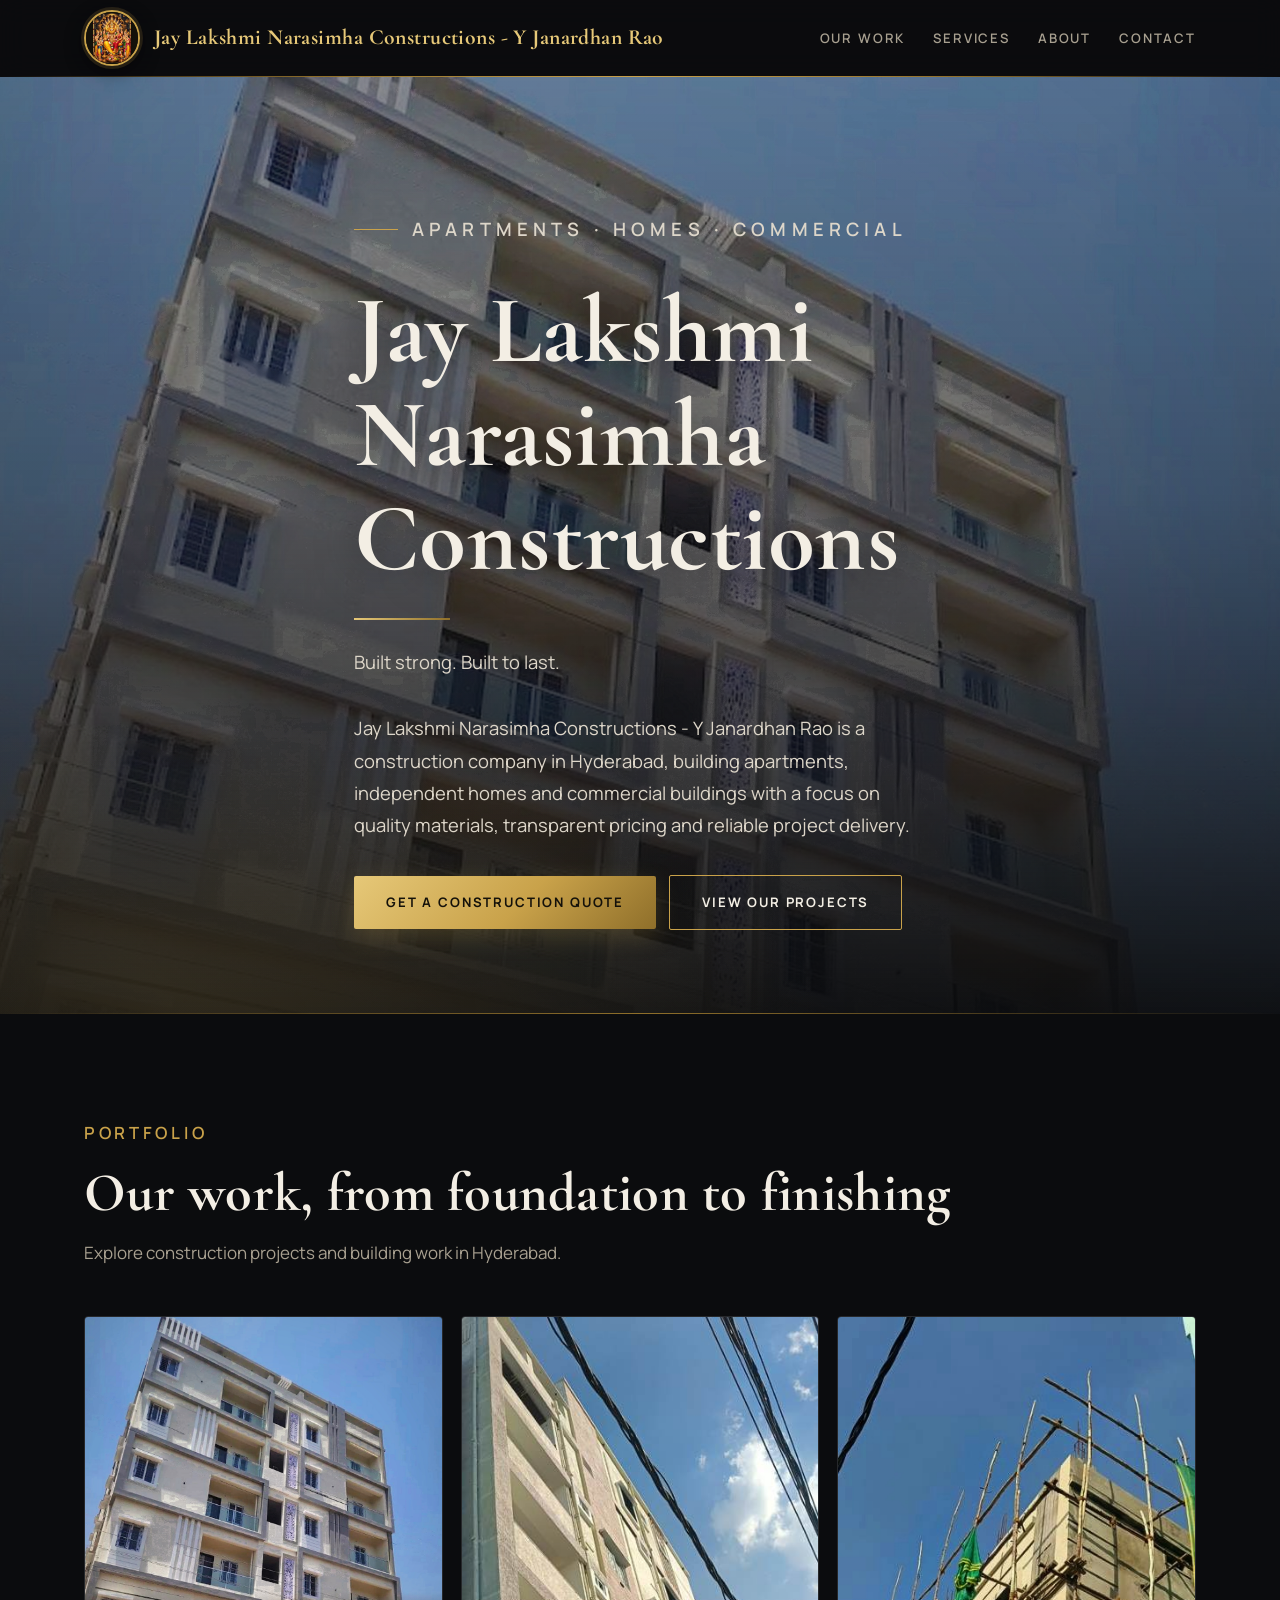
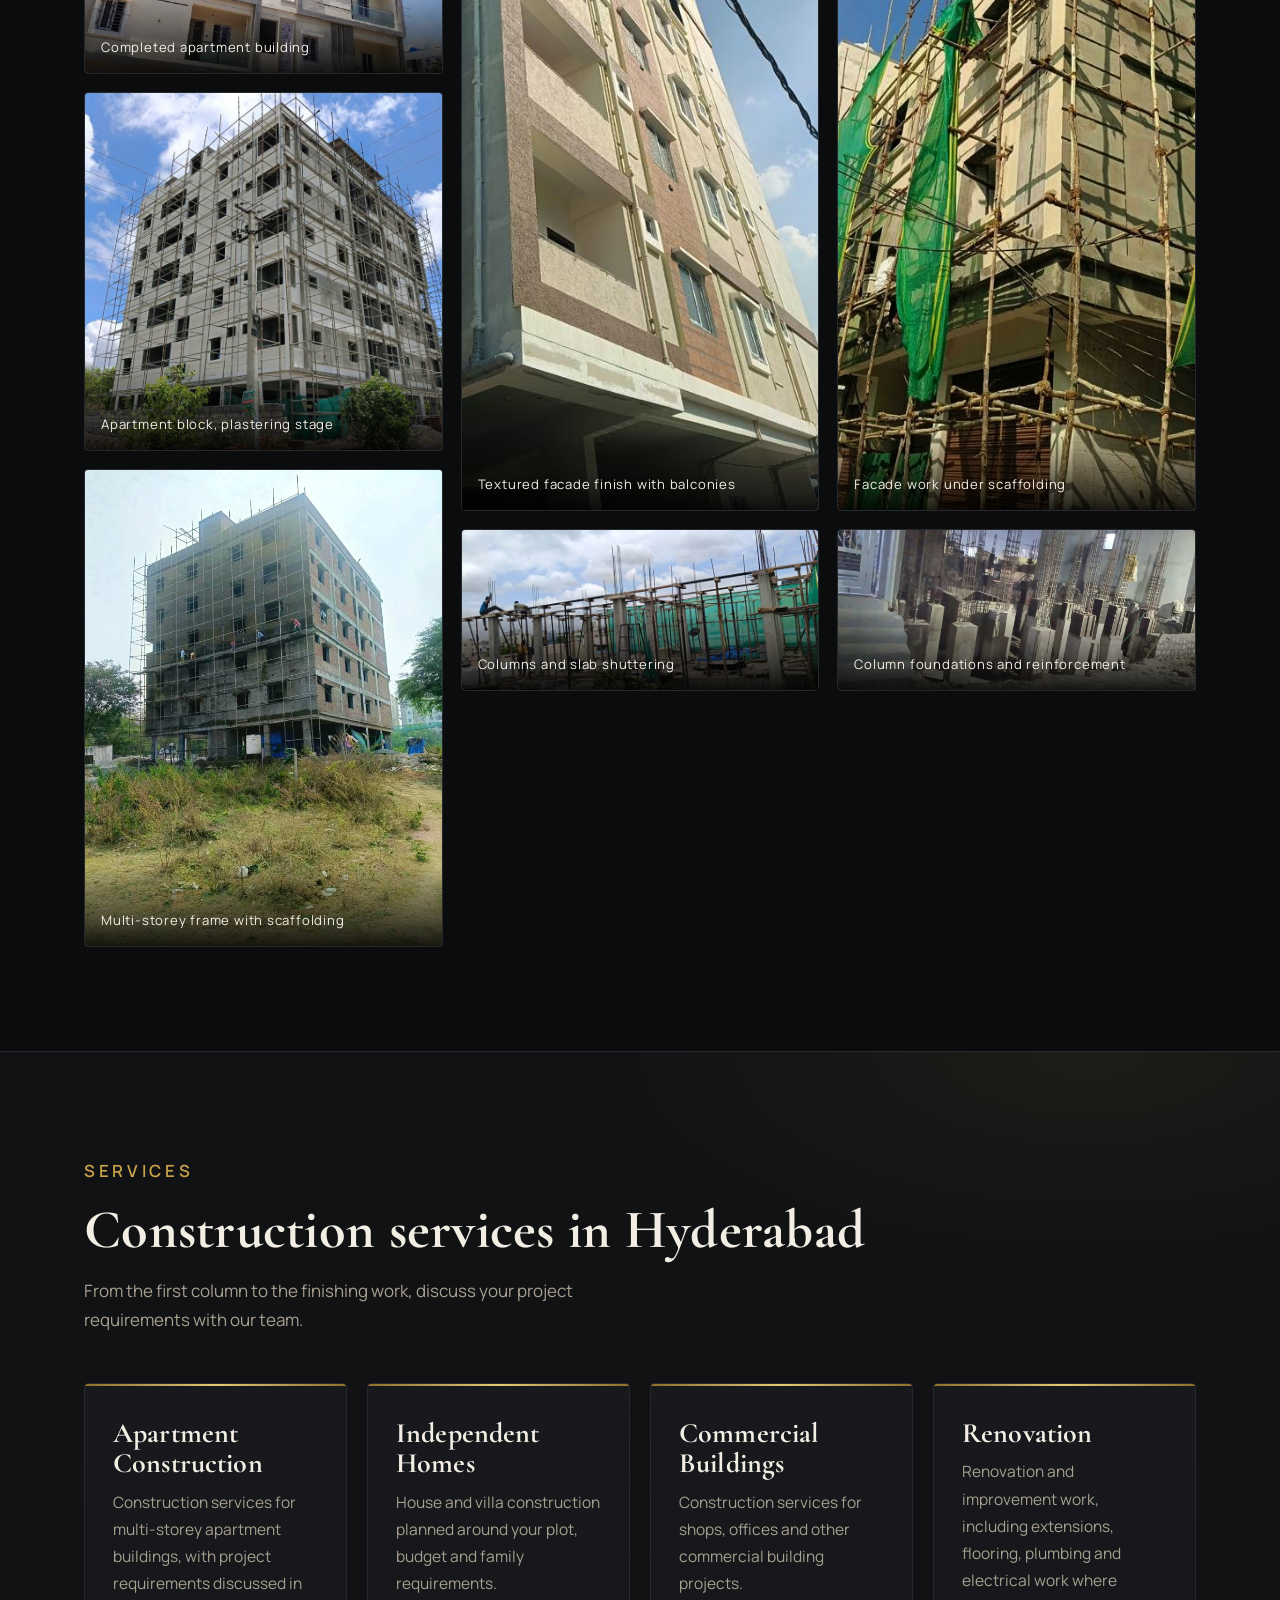
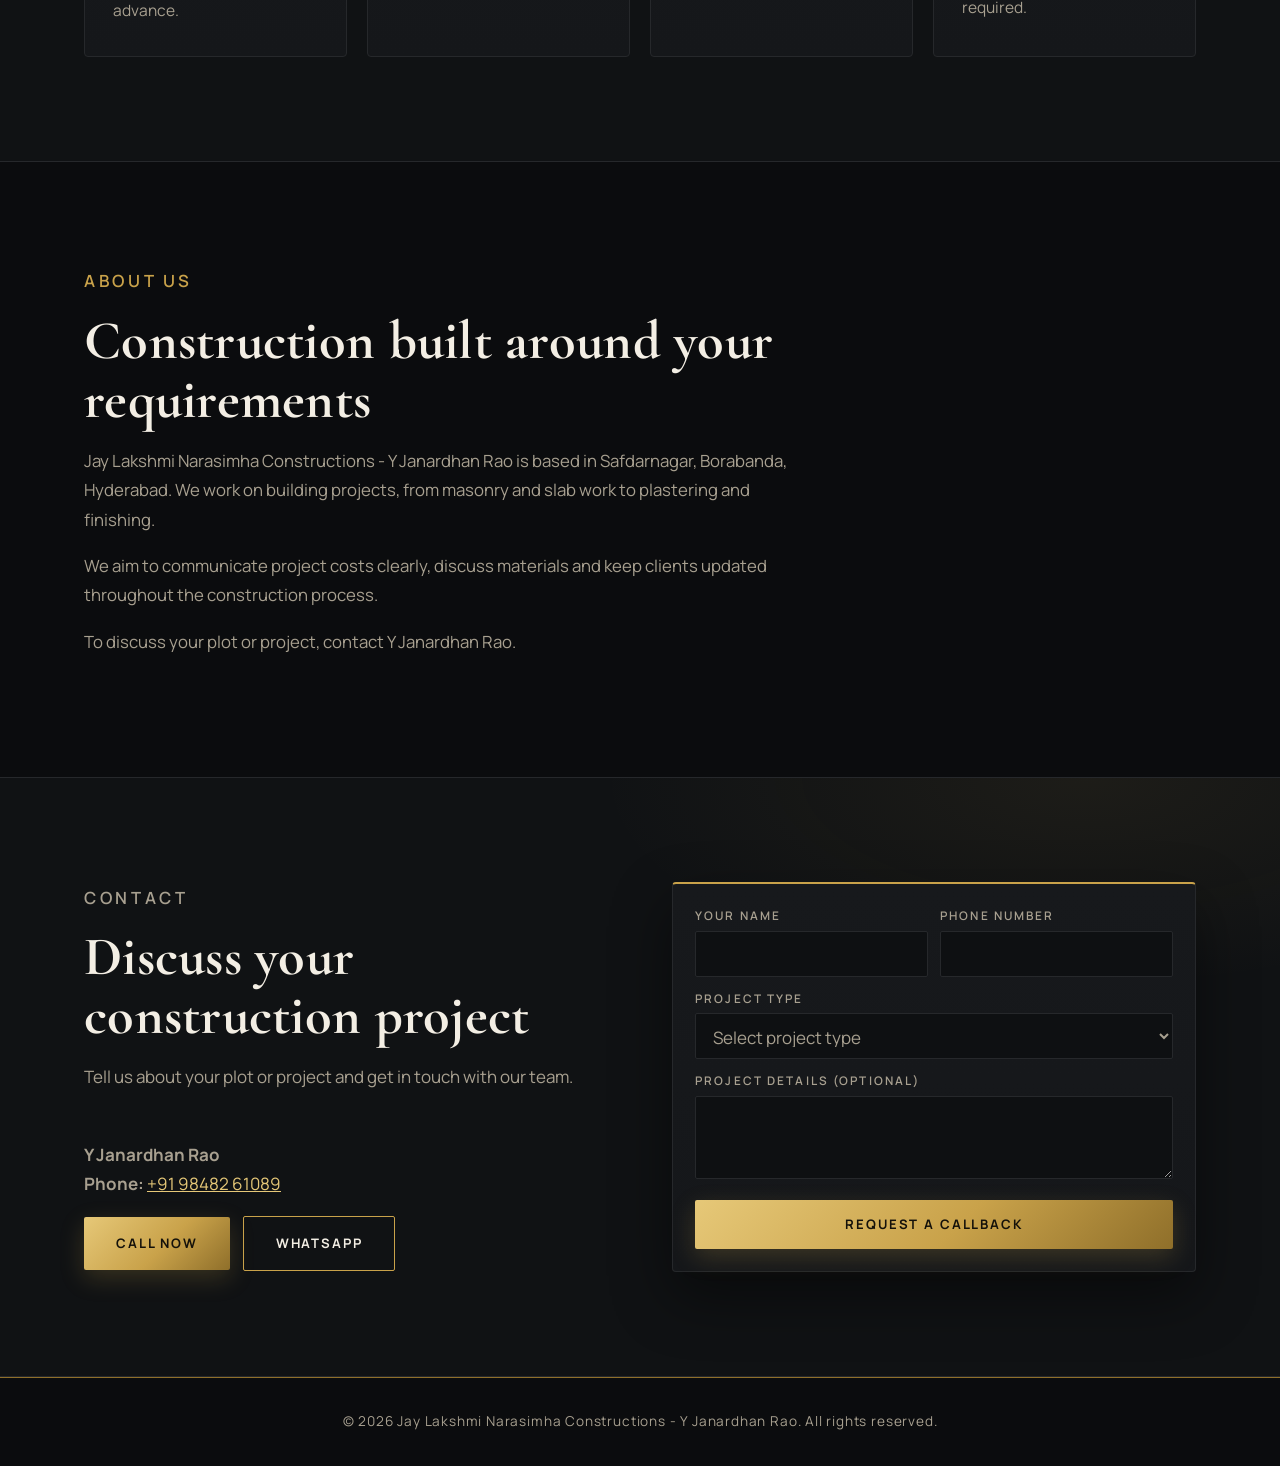
==== commit 6874f935: "update" ====
--- a/public/index.html
+++ b/public/index.html
@@ -113,7 +113,7 @@
     <div class="wrap">
       <p class="eyebrow">Apartments &middot; Homes &middot; Commercial</p>
 
-      <h1 id="main-heading">Jay Lakshmi Narasimha Constructions - Y Janardhan Rao</h1>
+      <h1 id="main-heading">Jay Lakshmi Narasimha Constructions</h1>
 
       <p class="lead">Built strong. Built to last.</p>
 
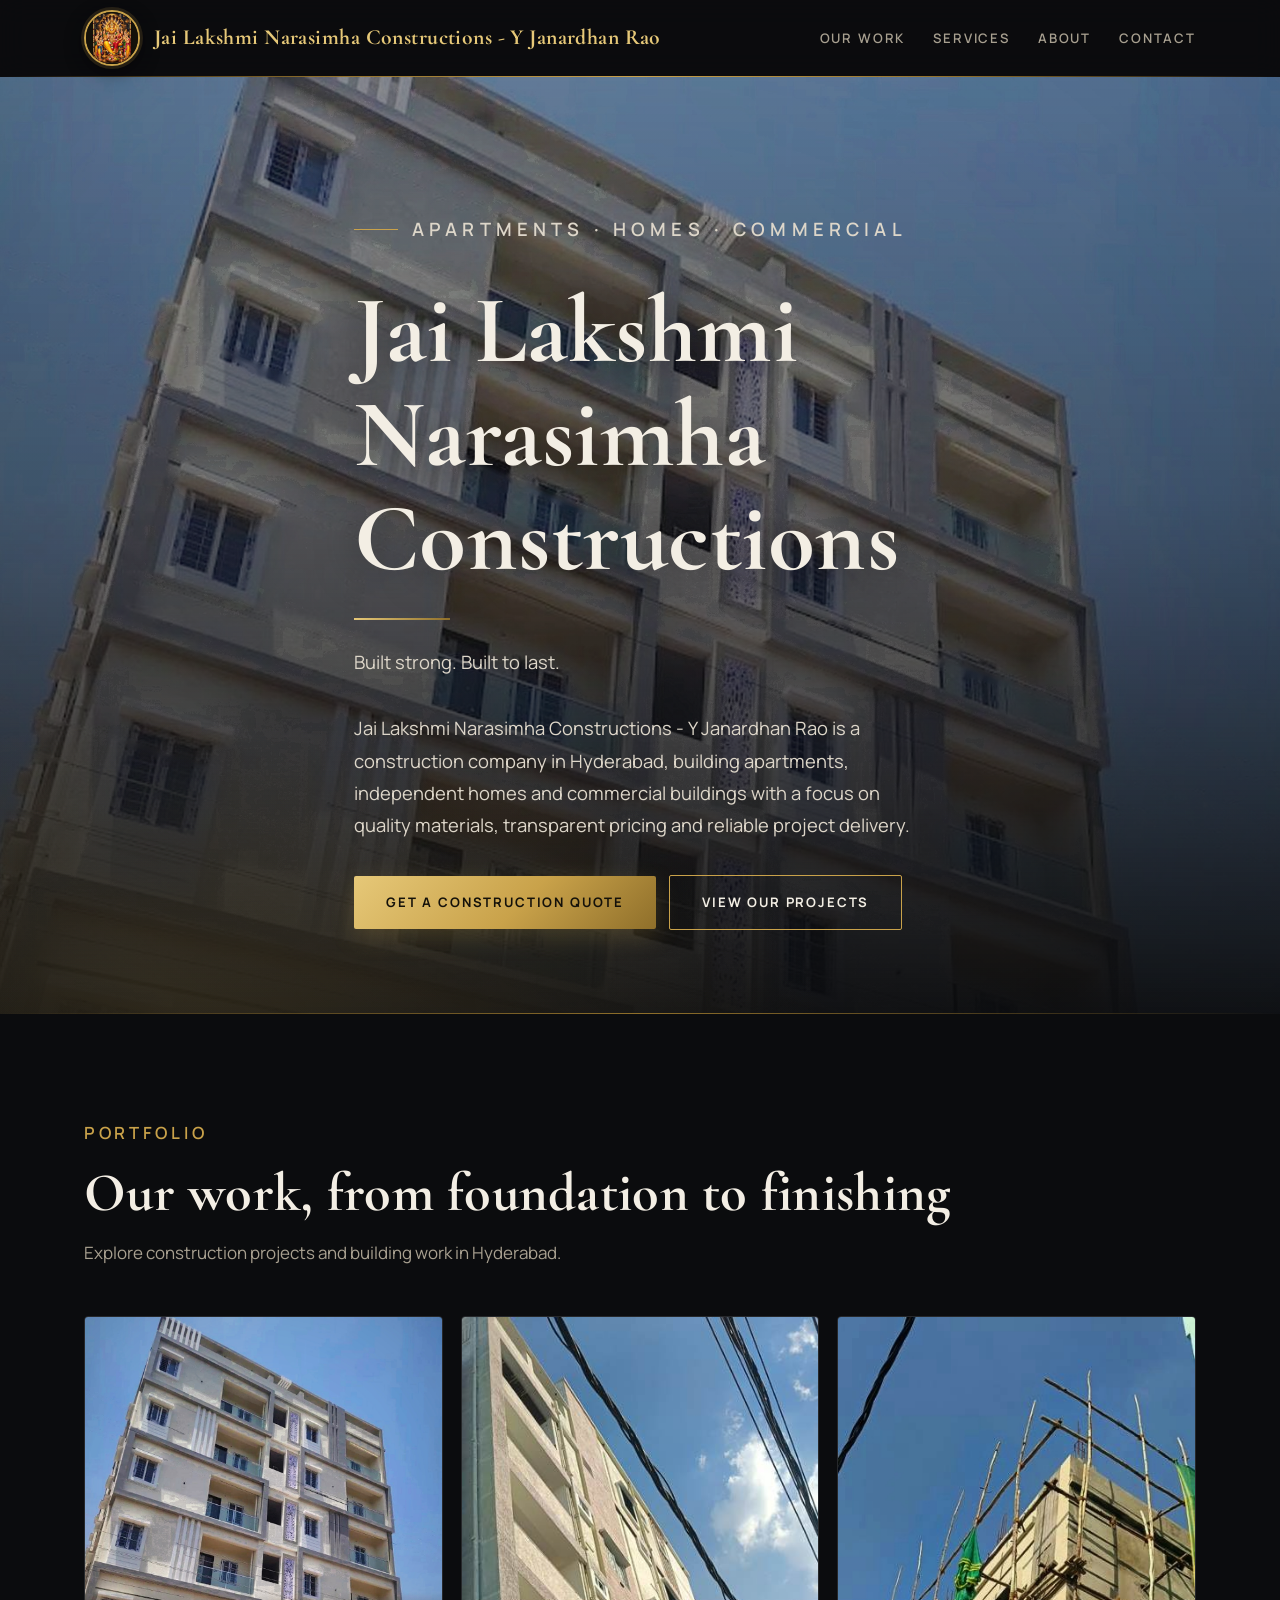
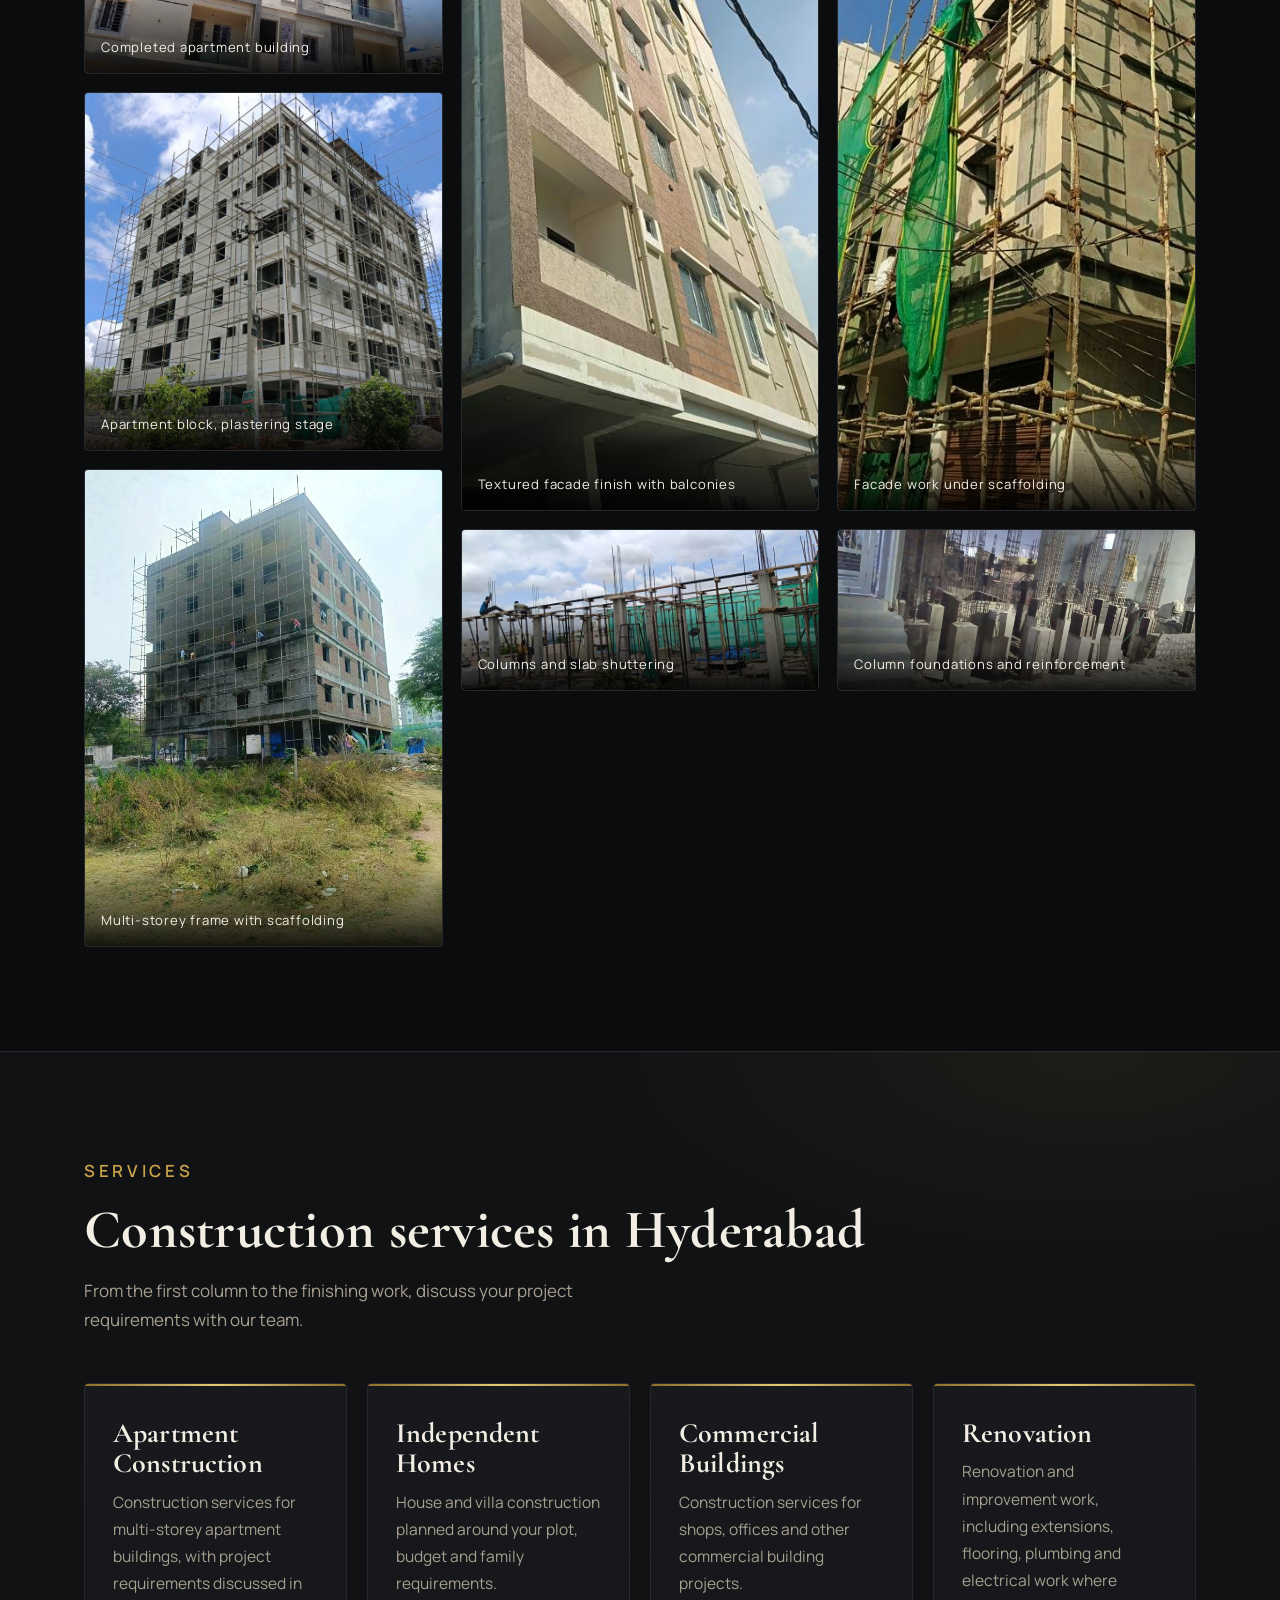
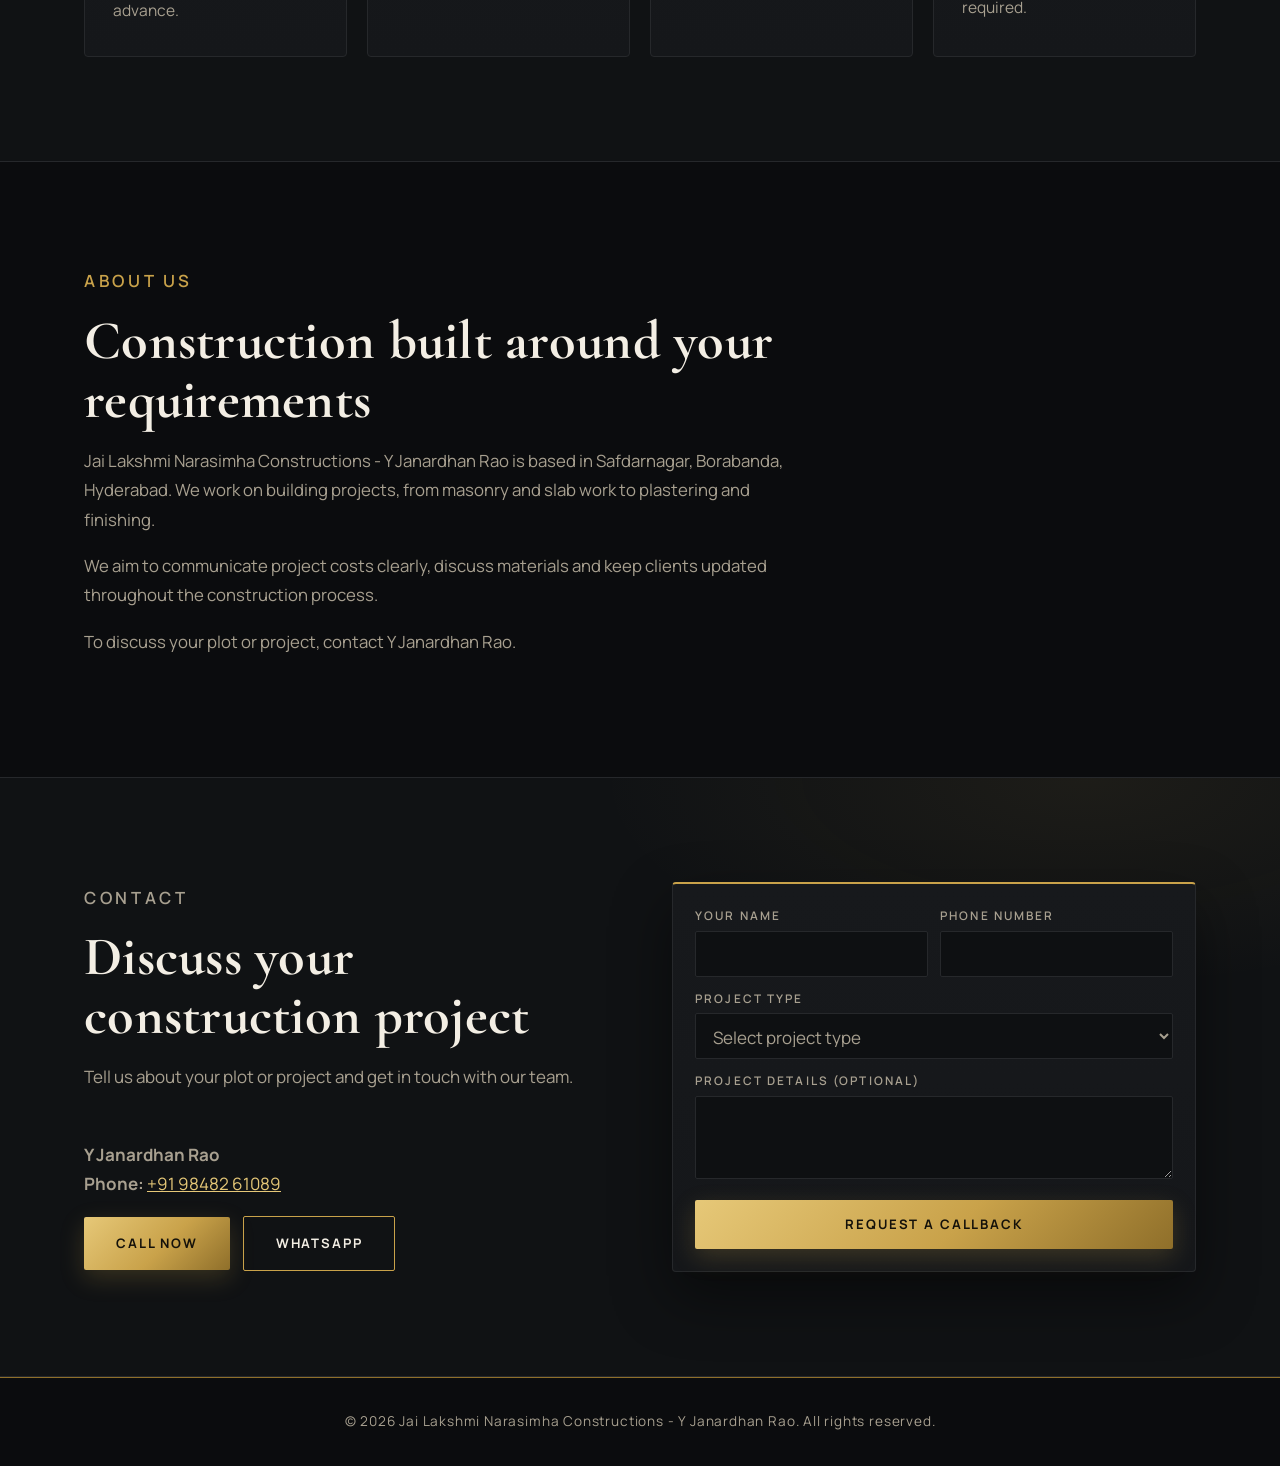
==== commit 52e0bdbe: "update" ====
--- a/public/index.html
+++ b/public/index.html
@@ -5,9 +5,9 @@
   <meta name="viewport" content="width=device-width, initial-scale=1, viewport-fit=cover">
 
   <!-- Primary SEO -->
-  <title>Construction Company in Hyderabad | Jay Lakshmi Narasimha Constructions - Y Janardhan Rao</title>
-
-  <meta name="description" content="Jay Lakshmi Narasimha Constructions - Y Janardhan Rao is a construction company in Hyderabad (Safdarnagar, Borabanda) building apartments, independent homes and commercial buildings, with renovation services. Call Y Janardhan Rao for a quote.">
+  <title>Construction Company in Hyderabad | Jai Lakshmi Narasimha Constructions - Y Janardhan Rao</title>
+
+  <meta name="description" content="Jai Lakshmi Narasimha Constructions - Y Janardhan Rao is a construction company in Hyderabad (Safdarnagar, Borabanda) building apartments, independent homes and commercial buildings, with renovation services. Call Y Janardhan Rao for a quote.">
 
   <meta name="robots" content="index, follow">
   <meta name="theme-color" content="#0b0c0e">
@@ -18,16 +18,16 @@
   <!-- Open Graph: social sharing previews -->
   <meta property="og:locale" content="en_IN">
   <meta property="og:type" content="website">
-  <meta property="og:site_name" content="Jay Lakshmi Narasimha Constructions - Y Janardhan Rao">
-  <meta property="og:title" content="Jay Lakshmi Narasimha Constructions - Y Janardhan Rao | Construction Company in Hyderabad">
+  <meta property="og:site_name" content="Jai Lakshmi Narasimha Constructions - Y Janardhan Rao">
+  <meta property="og:title" content="Jai Lakshmi Narasimha Constructions - Y Janardhan Rao | Construction Company in Hyderabad">
   <meta property="og:description" content="Apartments, independent homes and commercial buildings, plus renovation, in Hyderabad. Contact us to discuss your project.">
   <meta property="og:url" content="https://lakshminarasimhaconstructions.in/">
   <meta property="og:image" content="https://lakshminarasimhaconstructions.in/images/photo-1.jpg">
-  <meta property="og:image:alt" content="Completed apartment building by Jay Lakshmi Narasimha Constructions - Y Janardhan Rao">
+  <meta property="og:image:alt" content="Completed apartment building by Jai Lakshmi Narasimha Constructions - Y Janardhan Rao">
 
   <!-- Twitter / other platforms -->
   <meta name="twitter:card" content="summary_large_image">
-  <meta name="twitter:title" content="Jay Lakshmi Narasimha Constructions - Y Janardhan Rao">
+  <meta name="twitter:title" content="Jai Lakshmi Narasimha Constructions - Y Janardhan Rao">
   <meta name="twitter:description" content="Construction services for apartments, homes and commercial buildings in Hyderabad. Contact us about your project.">
   <meta name="twitter:image" content="https://lakshminarasimhaconstructions.in/images/photo-1.jpg">
 
@@ -58,10 +58,10 @@
   "@context": "https://schema.org",
   "@type": "GeneralContractor",
   "@id": "https://lakshminarasimhaconstructions.in/#business",
-  "name": "Jay Lakshmi Narasimha Constructions - Y Janardhan Rao",
+  "name": "Jai Lakshmi Narasimha Constructions - Y Janardhan Rao",
   "url": "https://lakshminarasimhaconstructions.in/",
   "telephone": "+91-98482-61089",
-  "description": "Jay Lakshmi Narasimha Constructions - Y Janardhan Rao provides construction services for apartments, independent homes and commercial buildings, along with renovation services, in Hyderabad.",
+  "description": "Jai Lakshmi Narasimha Constructions - Y Janardhan Rao provides construction services for apartments, independent homes and commercial buildings, along with renovation services, in Hyderabad.",
   "image": "https://lakshminarasimhaconstructions.in/images/logo.jpg",
   "areaServed": { "@type": "City", "name": "Hyderabad" },
   "address": {
@@ -86,15 +86,15 @@
 <header>
   <div class="wrap">
     <nav aria-label="Main navigation">
-      <a class="brand" href="#top" aria-label="Jay Lakshmi Narasimha Constructions - Y Janardhan Rao home">
+      <a class="brand" href="#top" aria-label="Jai Lakshmi Narasimha Constructions - Y Janardhan Rao home">
         <img
           class="lg round"
           src="images/logo.jpg"
-          alt="Jay Lakshmi Narasimha Constructions - Y Janardhan Rao logo"
+          alt="Jai Lakshmi Narasimha Constructions - Y Janardhan Rao logo"
           width="60"
           height="60"
         >
-        <span>Jay Lakshmi Narasimha Constructions - Y Janardhan Rao</span>
+        <span>Jai Lakshmi Narasimha Constructions - Y Janardhan Rao</span>
       </a>
 
       <ul>
@@ -113,12 +113,12 @@
     <div class="wrap">
       <p class="eyebrow">Apartments &middot; Homes &middot; Commercial</p>
 
-      <h1 id="main-heading">Jay Lakshmi Narasimha Constructions</h1>
+      <h1 id="main-heading">Jai Lakshmi Narasimha Constructions</h1>
 
       <p class="lead">Built strong. Built to last.</p>
 
       <p>
-        Jay Lakshmi Narasimha Constructions - Y Janardhan Rao is a construction company in Hyderabad,
+        Jai Lakshmi Narasimha Constructions - Y Janardhan Rao is a construction company in Hyderabad,
         building apartments, independent homes and commercial buildings with a
         focus on quality materials, transparent pricing and reliable project
         delivery.
@@ -271,7 +271,7 @@
         </h2>
 
         <p>
-          Jay Lakshmi Narasimha Constructions - Y Janardhan Rao is based in Safdarnagar, Borabanda,
+          Jai Lakshmi Narasimha Constructions - Y Janardhan Rao is based in Safdarnagar, Borabanda,
           Hyderabad. We work on building projects, from masonry and slab work
           to plastering and finishing.
         </p>
@@ -368,7 +368,7 @@
 <footer>
   <div class="wrap">
     &copy; <span id="yr">2026</span>
-    Jay Lakshmi Narasimha Constructions - Y Janardhan Rao. All rights reserved.
+    Jai Lakshmi Narasimha Constructions - Y Janardhan Rao. All rights reserved.
   </div>
 </footer>
 
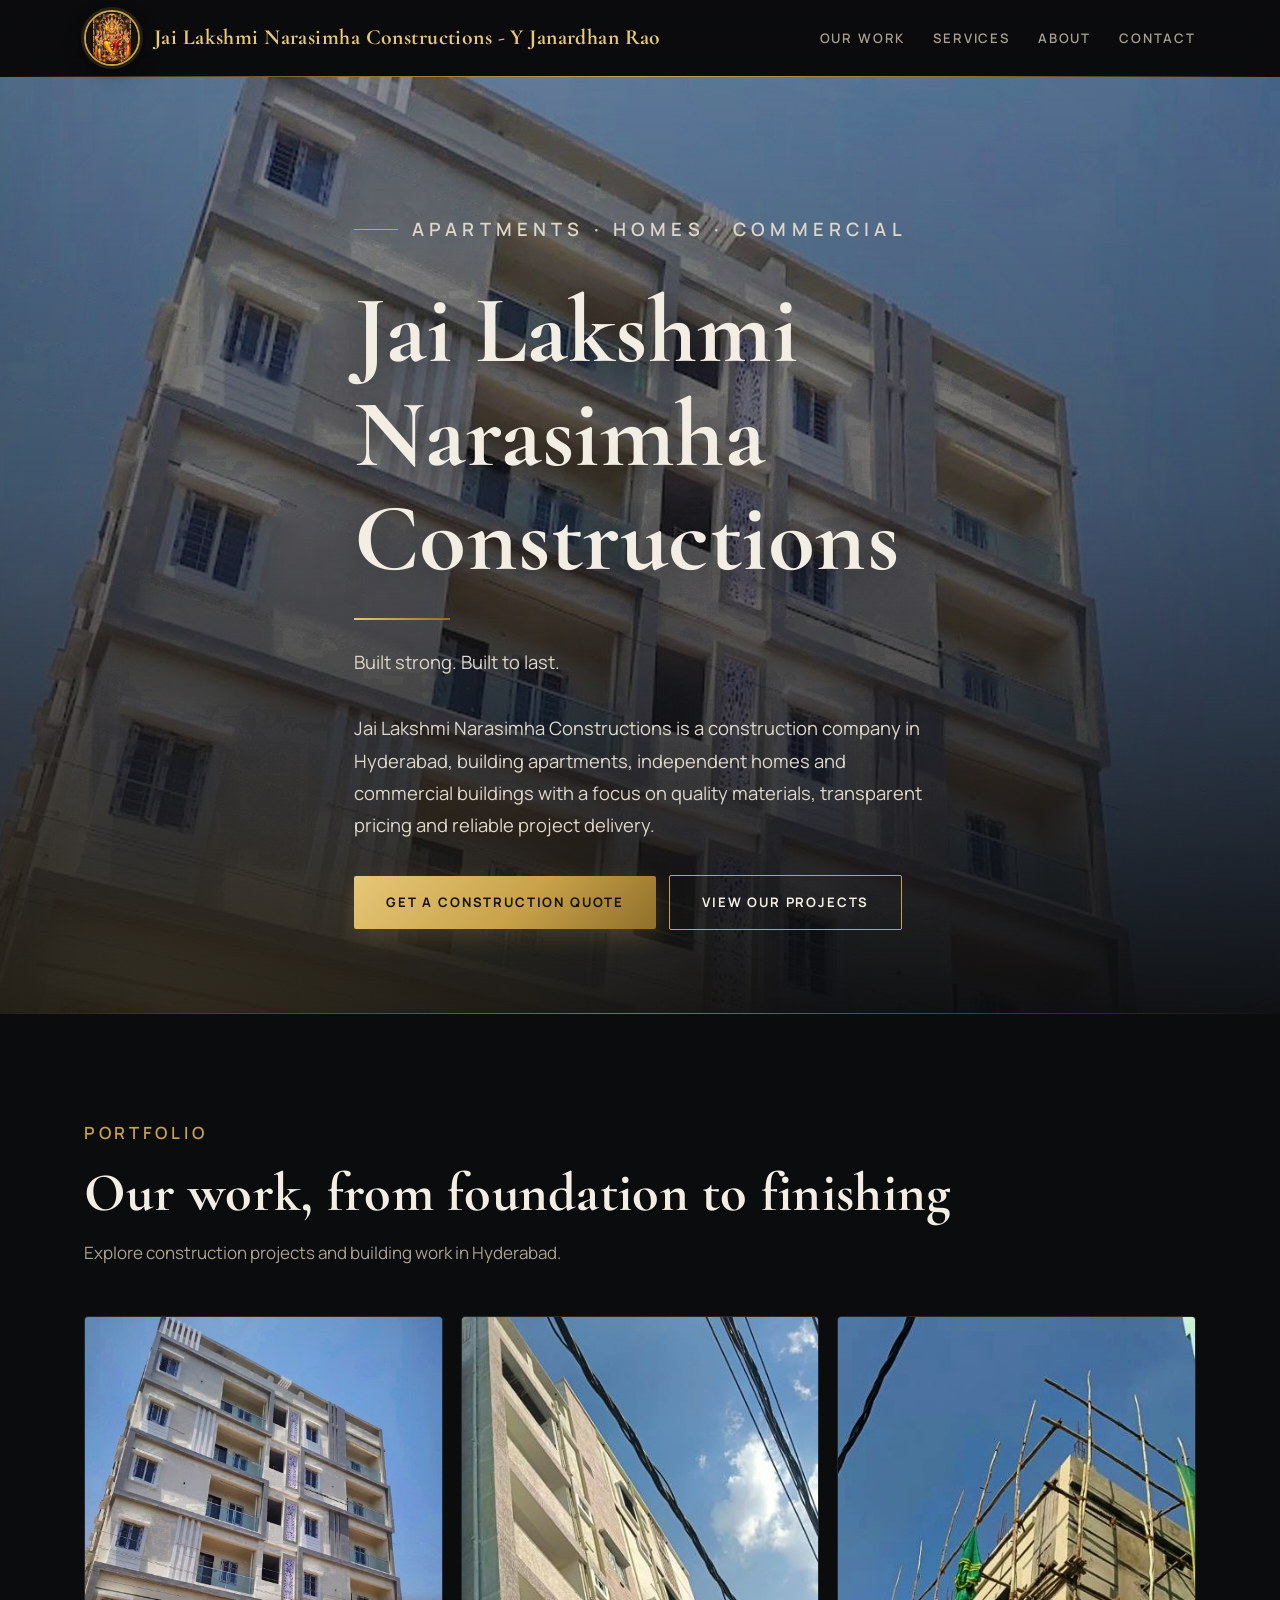
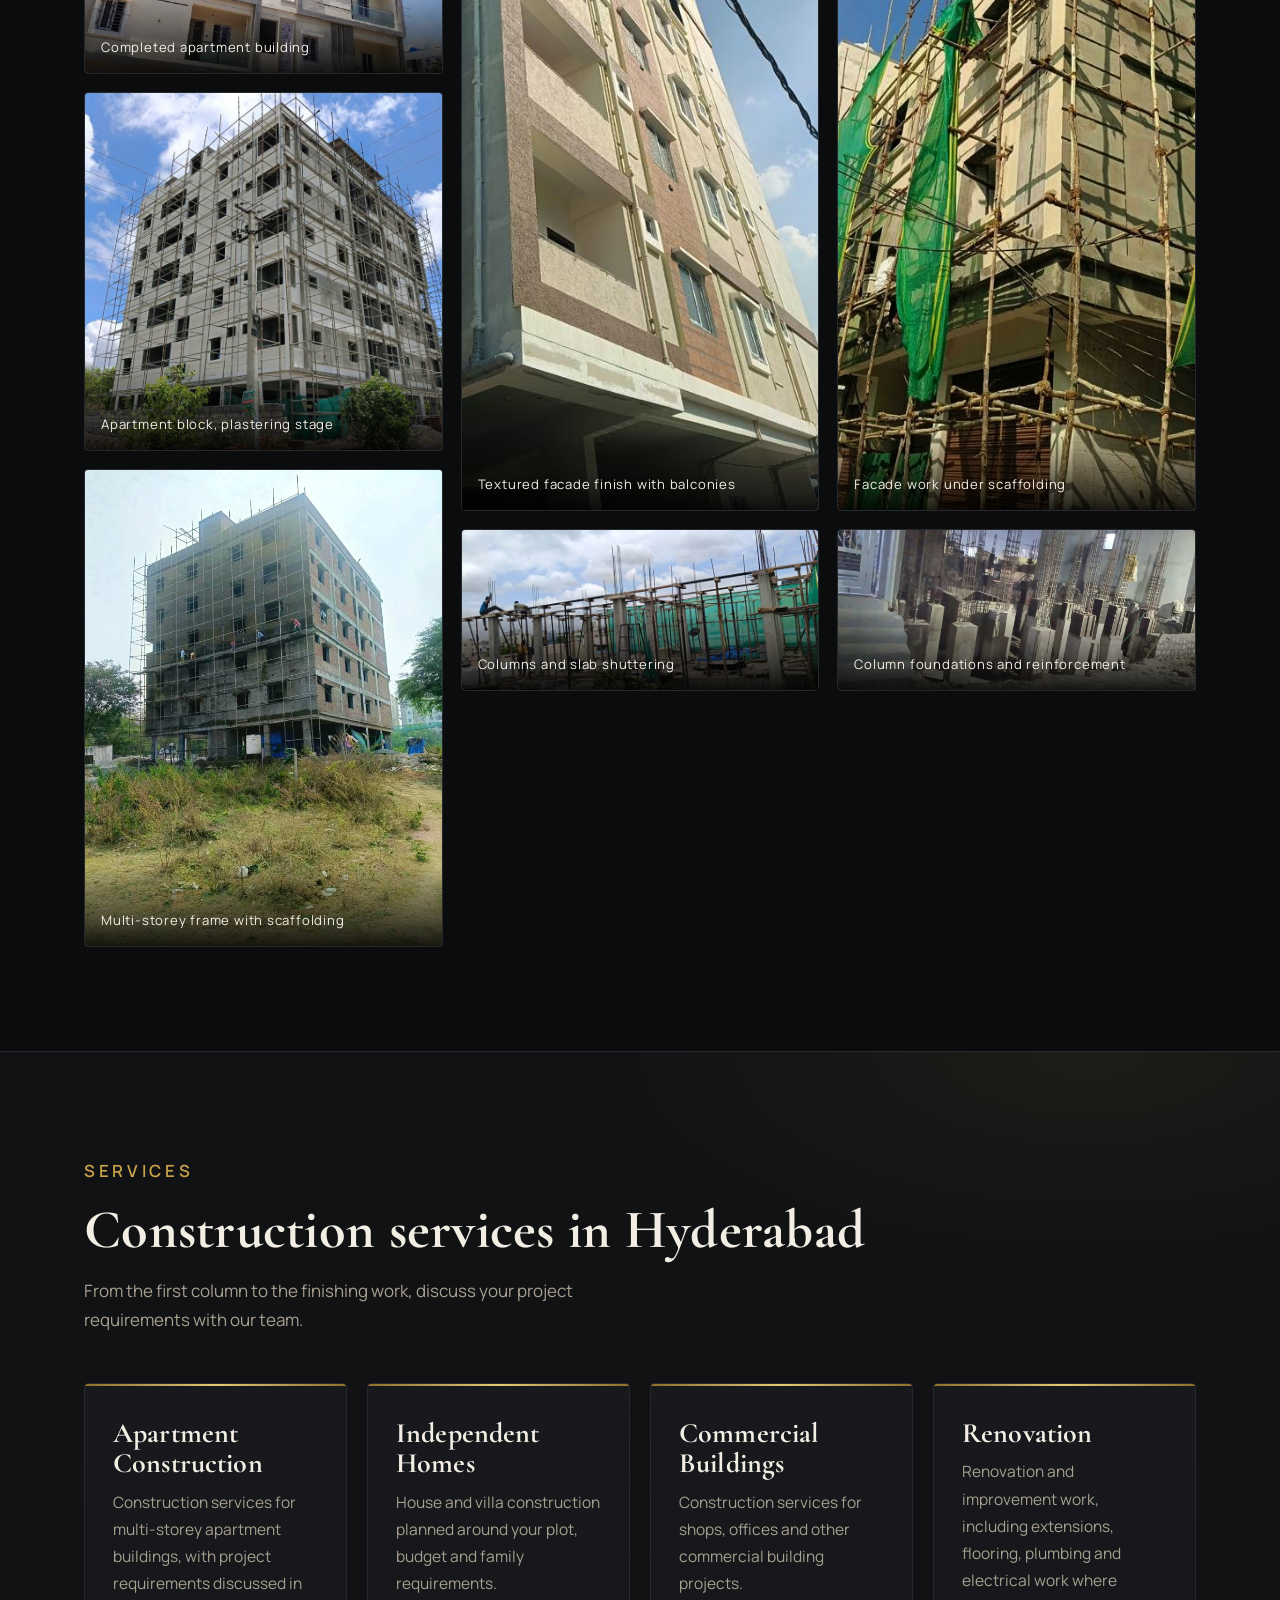
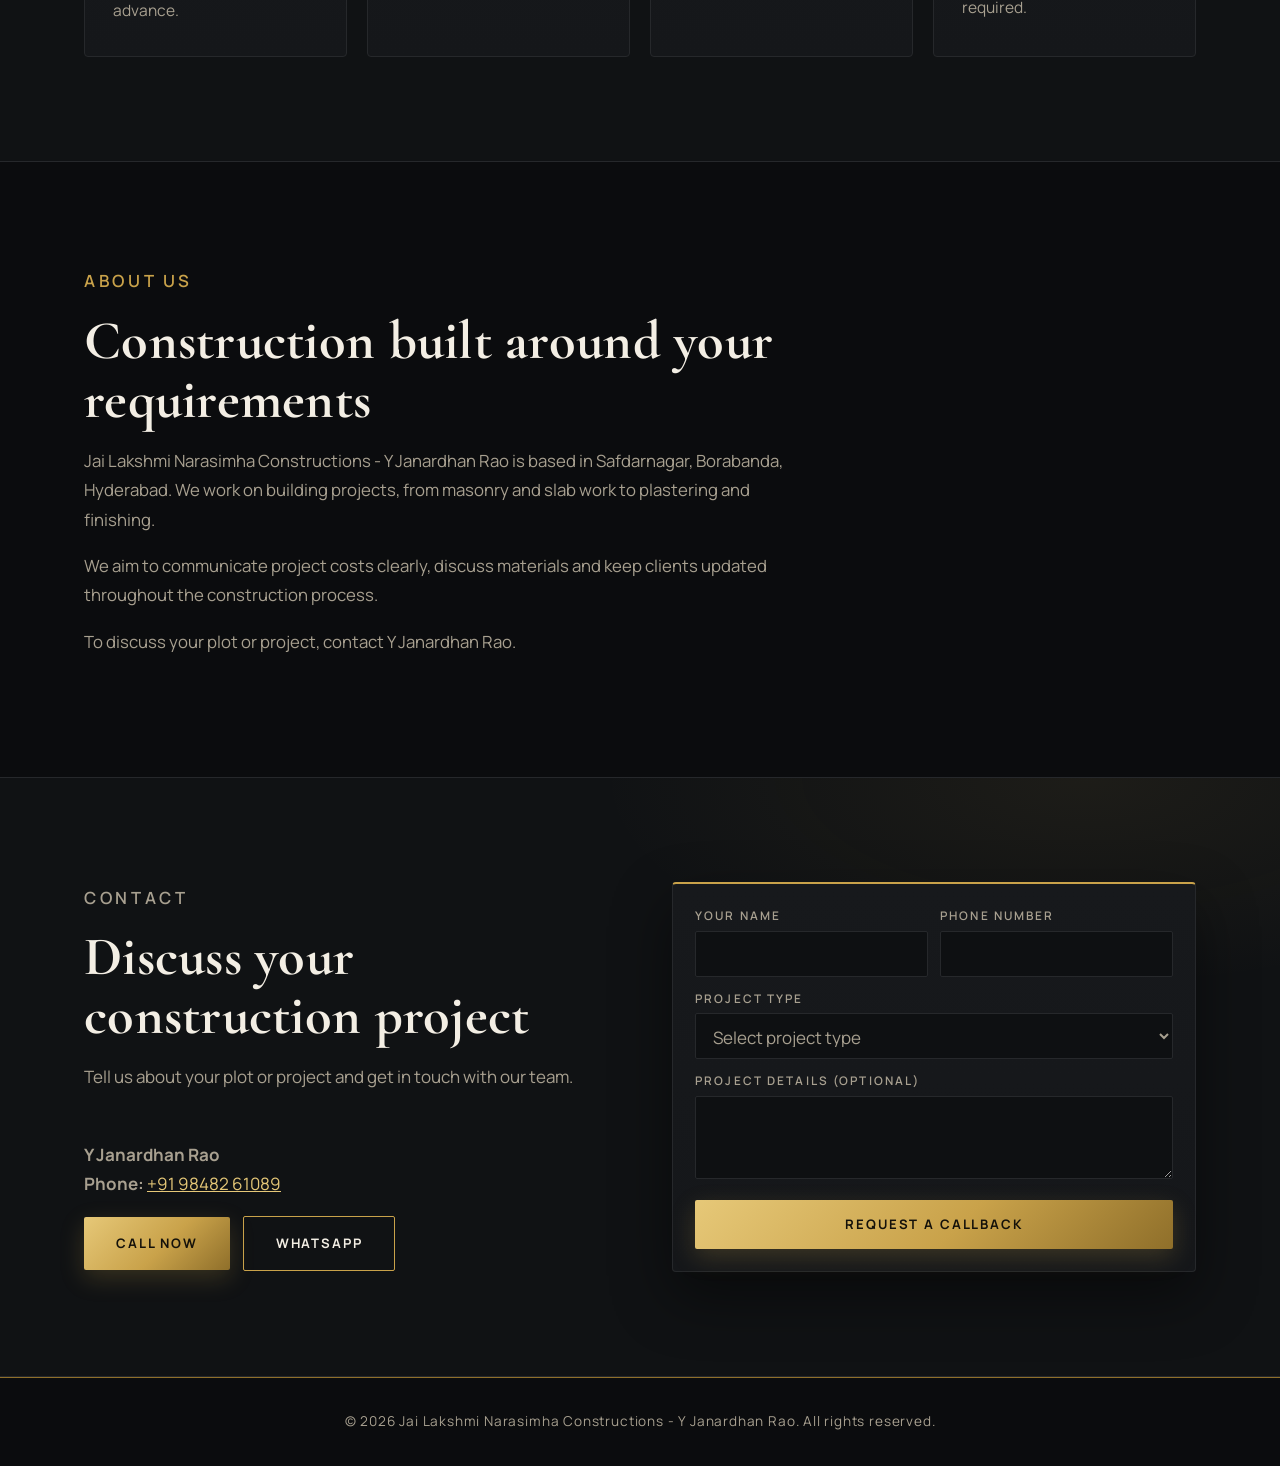
==== commit 9b86fe6c: "update" ====
--- a/public/index.html
+++ b/public/index.html
@@ -7,7 +7,7 @@
   <!-- Primary SEO -->
   <title>Construction Company in Hyderabad | Jai Lakshmi Narasimha Constructions - Y Janardhan Rao</title>
 
-  <meta name="description" content="Jai Lakshmi Narasimha Constructions - Y Janardhan Rao is a construction company in Hyderabad (Safdarnagar, Borabanda) building apartments, independent homes and commercial buildings, with renovation services. Call Y Janardhan Rao for a quote.">
+  <meta name="description" content="Jai Lakshmi Narasimha Constructions  is a construction company in Hyderabad (Safdarnagar, Borabanda) building apartments, independent homes and commercial buildings, with renovation services. Call Y Janardhan Rao for a quote.">
 
   <meta name="robots" content="index, follow">
   <meta name="theme-color" content="#0b0c0e">
@@ -86,7 +86,7 @@
 <header>
   <div class="wrap">
     <nav aria-label="Main navigation">
-      <a class="brand" href="#top" aria-label="Jai Lakshmi Narasimha Constructions - Y Janardhan Rao home">
+      <a class="brand" href="#top" aria-label="Jai Lakshmi Narasimha Constructions home">
         <img
           class="lg round"
           src="images/logo.jpg"
@@ -118,7 +118,7 @@
       <p class="lead">Built strong. Built to last.</p>
 
       <p>
-        Jai Lakshmi Narasimha Constructions - Y Janardhan Rao is a construction company in Hyderabad,
+        Jai Lakshmi Narasimha Constructions is a construction company in Hyderabad,
         building apartments, independent homes and commercial buildings with a
         focus on quality materials, transparent pricing and reliable project
         delivery.
--- a/public/style.css
+++ b/public/style.css
@@ -1,4 +1,4 @@
-/* Lakshmi Narasimha Constructions — premium dark and gold theme */
+/* Jai Lakshmi Narasimha Constructions — premium dark and gold theme */
 :root {
   --bg:#0b0c0e;
   --bg-2:#101214;
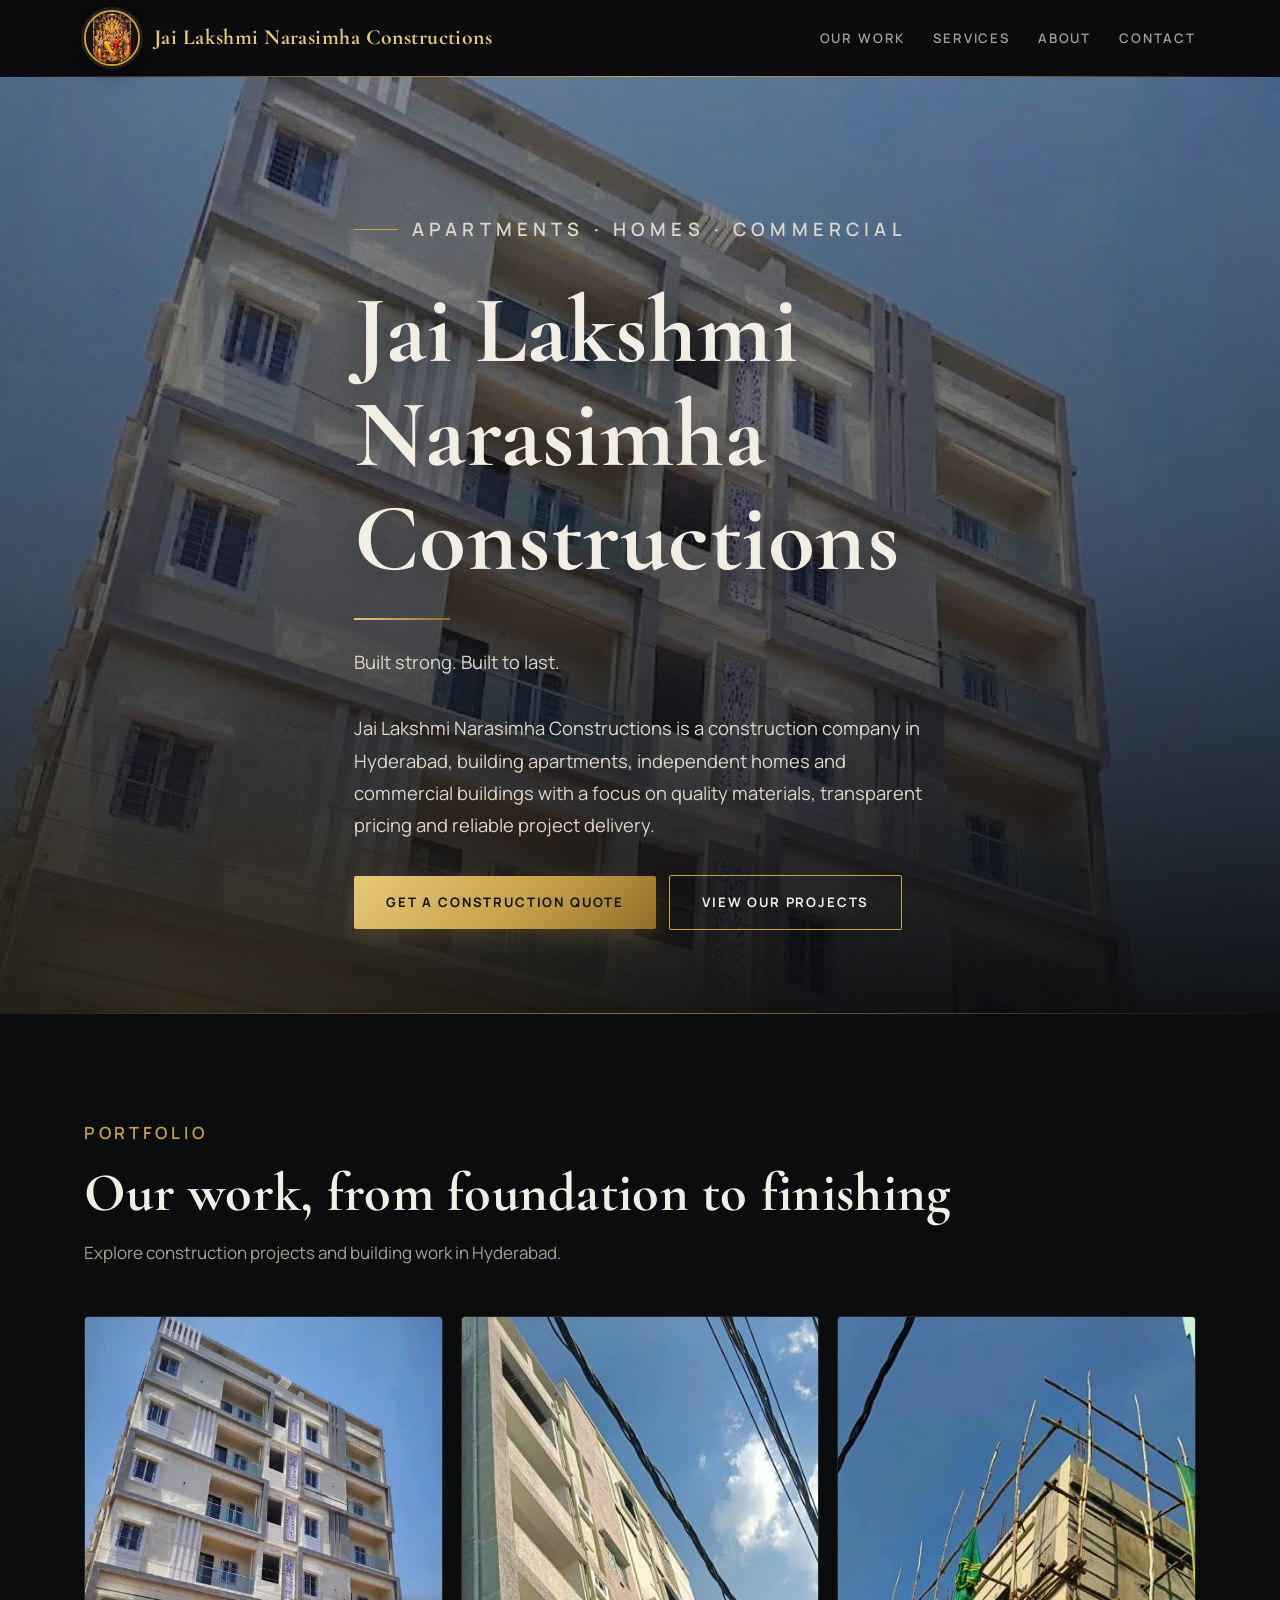
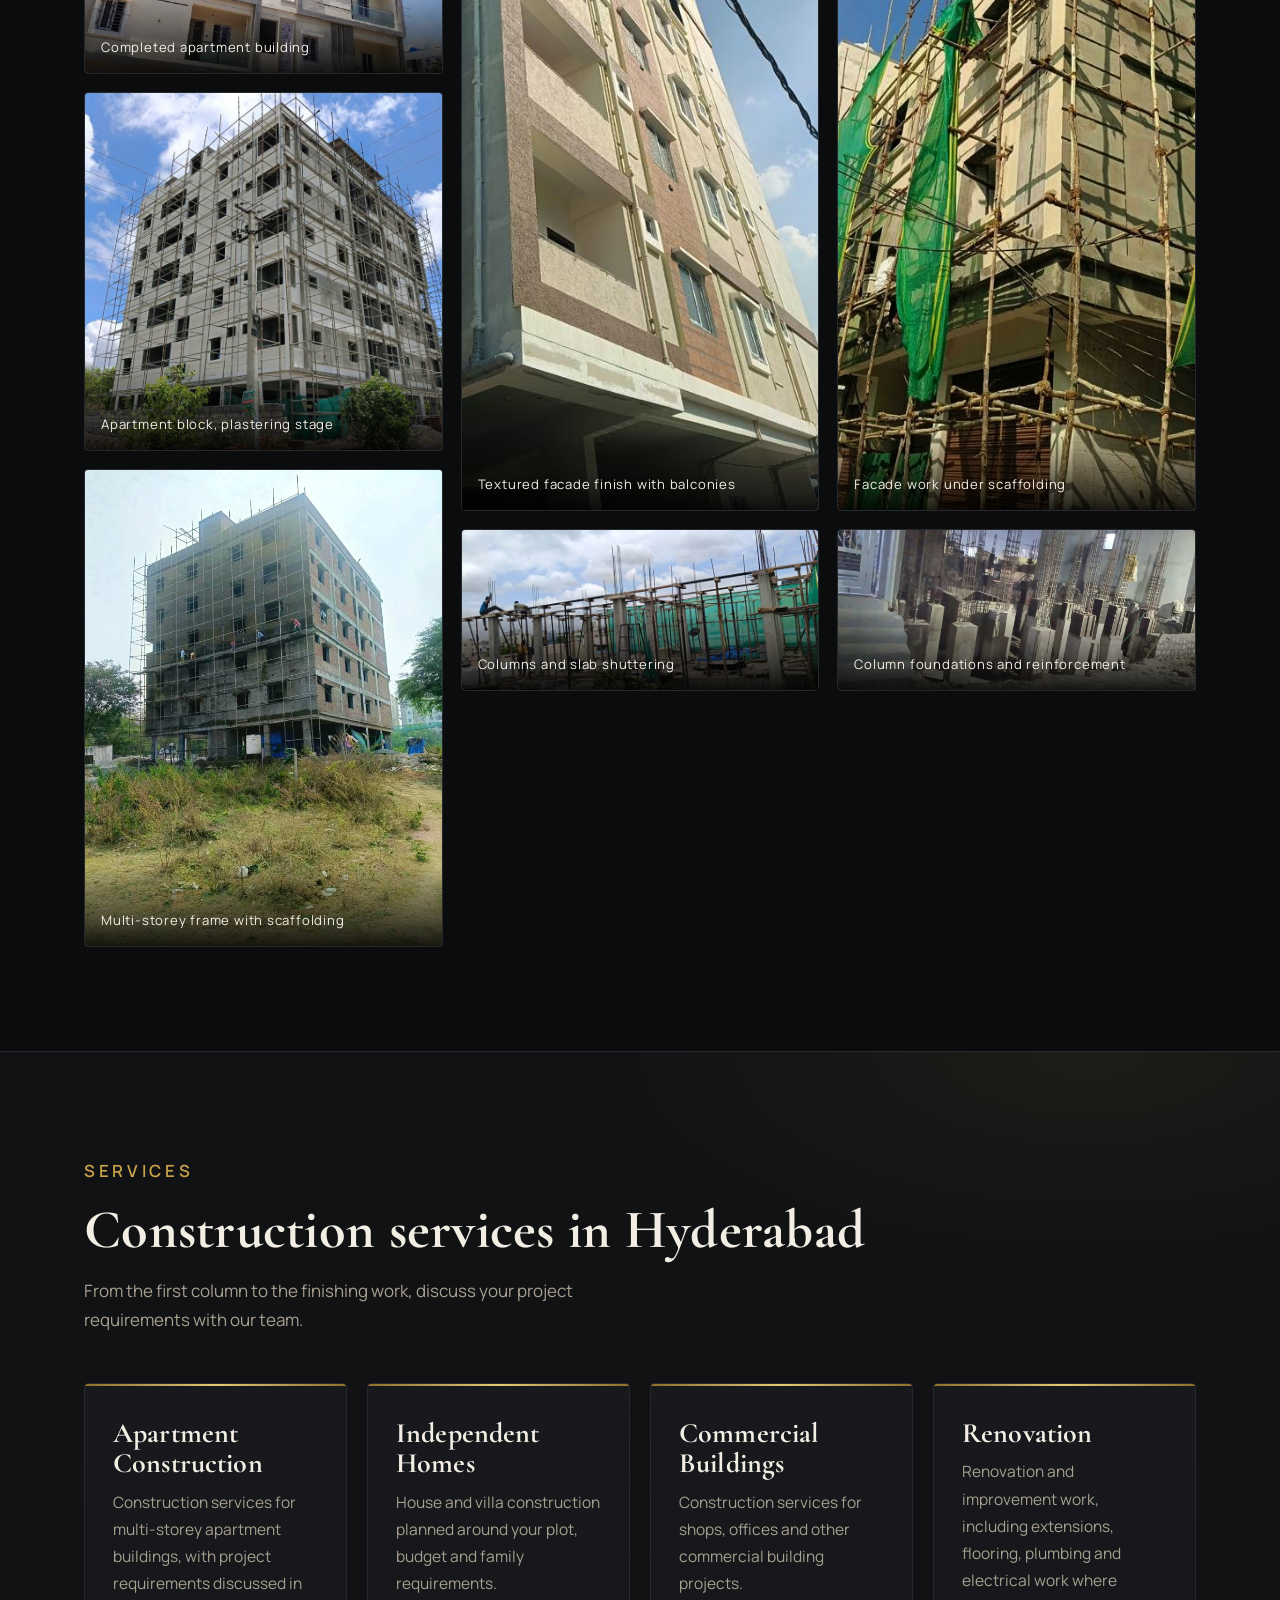
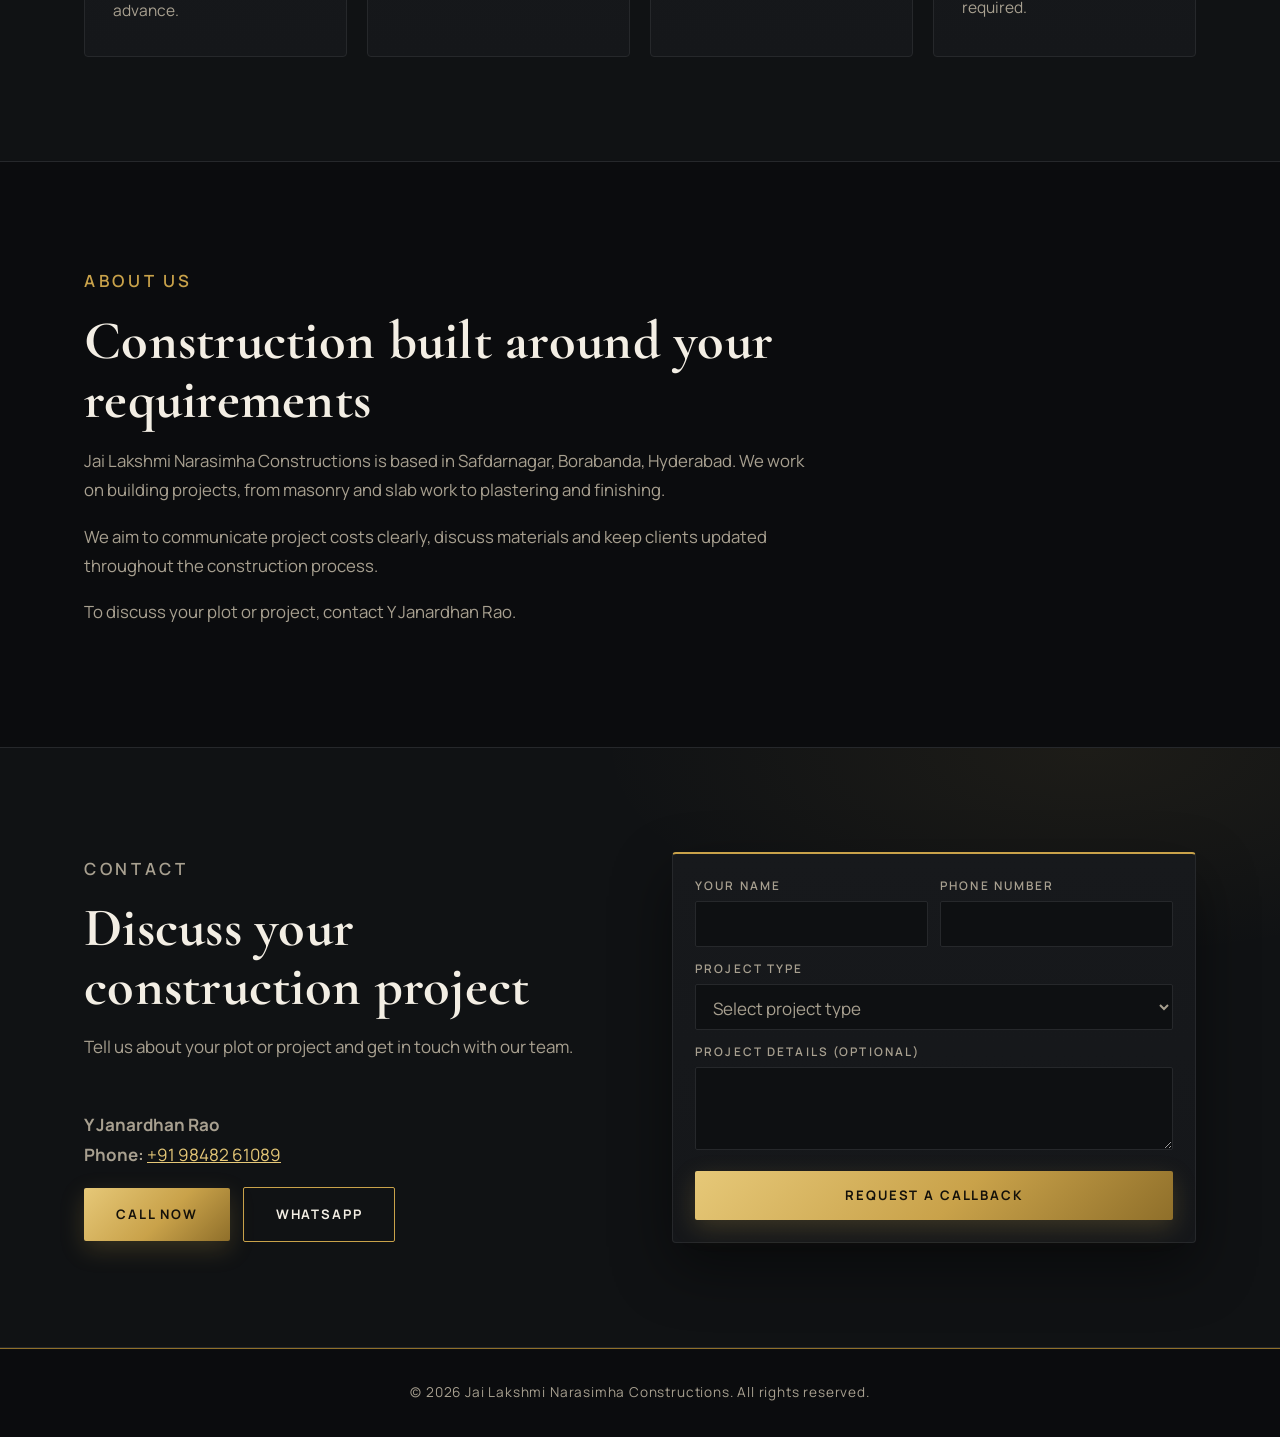
==== commit 4e50674b: "update html" ====
--- a/public/index.html
+++ b/public/index.html
@@ -5,9 +5,9 @@
   <meta name="viewport" content="width=device-width, initial-scale=1, viewport-fit=cover">
 
   <!-- Primary SEO -->
-  <title>Construction Company in Hyderabad | Jai Lakshmi Narasimha Constructions - Y Janardhan Rao</title>
-
-  <meta name="description" content="Jai Lakshmi Narasimha Constructions  is a construction company in Hyderabad (Safdarnagar, Borabanda) building apartments, independent homes and commercial buildings, with renovation services. Call Y Janardhan Rao for a quote.">
+  <title>Construction Company in Hyderabad | Jai Lakshmi Narasimha Constructions</title>
+
+  <meta name="description" content="Jai Lakshmi Narasimha Constructions is a construction company in Hyderabad (Safdarnagar, Borabanda) building apartments, independent homes and commercial buildings, with renovation services. Call Y Janardhan Rao for a quote.">
 
   <meta name="robots" content="index, follow">
   <meta name="theme-color" content="#0b0c0e">
@@ -18,16 +18,16 @@
   <!-- Open Graph: social sharing previews -->
   <meta property="og:locale" content="en_IN">
   <meta property="og:type" content="website">
-  <meta property="og:site_name" content="Jai Lakshmi Narasimha Constructions - Y Janardhan Rao">
-  <meta property="og:title" content="Jai Lakshmi Narasimha Constructions - Y Janardhan Rao | Construction Company in Hyderabad">
+  <meta property="og:site_name" content="Jai Lakshmi Narasimha Constructions">
+  <meta property="og:title" content="Jai Lakshmi Narasimha Constructions | Construction Company in Hyderabad">
   <meta property="og:description" content="Apartments, independent homes and commercial buildings, plus renovation, in Hyderabad. Contact us to discuss your project.">
   <meta property="og:url" content="https://lakshminarasimhaconstructions.in/">
   <meta property="og:image" content="https://lakshminarasimhaconstructions.in/images/photo-1.jpg">
-  <meta property="og:image:alt" content="Completed apartment building by Jai Lakshmi Narasimha Constructions - Y Janardhan Rao">
+  <meta property="og:image:alt" content="Completed apartment building by Jai Lakshmi Narasimha Constructions">
 
   <!-- Twitter / other platforms -->
   <meta name="twitter:card" content="summary_large_image">
-  <meta name="twitter:title" content="Jai Lakshmi Narasimha Constructions - Y Janardhan Rao">
+  <meta name="twitter:title" content="Jai Lakshmi Narasimha Constructions">
   <meta name="twitter:description" content="Construction services for apartments, homes and commercial buildings in Hyderabad. Contact us about your project.">
   <meta name="twitter:image" content="https://lakshminarasimhaconstructions.in/images/photo-1.jpg">
 
@@ -58,10 +58,10 @@
   "@context": "https://schema.org",
   "@type": "GeneralContractor",
   "@id": "https://lakshminarasimhaconstructions.in/#business",
-  "name": "Jai Lakshmi Narasimha Constructions - Y Janardhan Rao",
+  "name": "Jai Lakshmi Narasimha Constructions",
   "url": "https://lakshminarasimhaconstructions.in/",
   "telephone": "+91-98482-61089",
-  "description": "Jai Lakshmi Narasimha Constructions - Y Janardhan Rao provides construction services for apartments, independent homes and commercial buildings, along with renovation services, in Hyderabad.",
+  "description": "Jai Lakshmi Narasimha Constructions provides construction services for apartments, independent homes and commercial buildings, along with renovation services, in Hyderabad.",
   "image": "https://lakshminarasimhaconstructions.in/images/logo.jpg",
   "areaServed": { "@type": "City", "name": "Hyderabad" },
   "address": {
@@ -90,11 +90,11 @@
         <img
           class="lg round"
           src="images/logo.jpg"
-          alt="Jai Lakshmi Narasimha Constructions - Y Janardhan Rao logo"
+          alt="Jai Lakshmi Narasimha Constructions logo"
           width="60"
           height="60"
         >
-        <span>Jai Lakshmi Narasimha Constructions - Y Janardhan Rao</span>
+        <span>Jai Lakshmi Narasimha Constructions</span>
       </a>
 
       <ul>
@@ -271,7 +271,7 @@
         </h2>
 
         <p>
-          Jai Lakshmi Narasimha Constructions - Y Janardhan Rao is based in Safdarnagar, Borabanda,
+          Jai Lakshmi Narasimha Constructions is based in Safdarnagar, Borabanda,
           Hyderabad. We work on building projects, from masonry and slab work
           to plastering and finishing.
         </p>
@@ -368,7 +368,7 @@
 <footer>
   <div class="wrap">
     &copy; <span id="yr">2026</span>
-    Jai Lakshmi Narasimha Constructions - Y Janardhan Rao. All rights reserved.
+    Jai Lakshmi Narasimha Constructions. All rights reserved.
   </div>
 </footer>
 
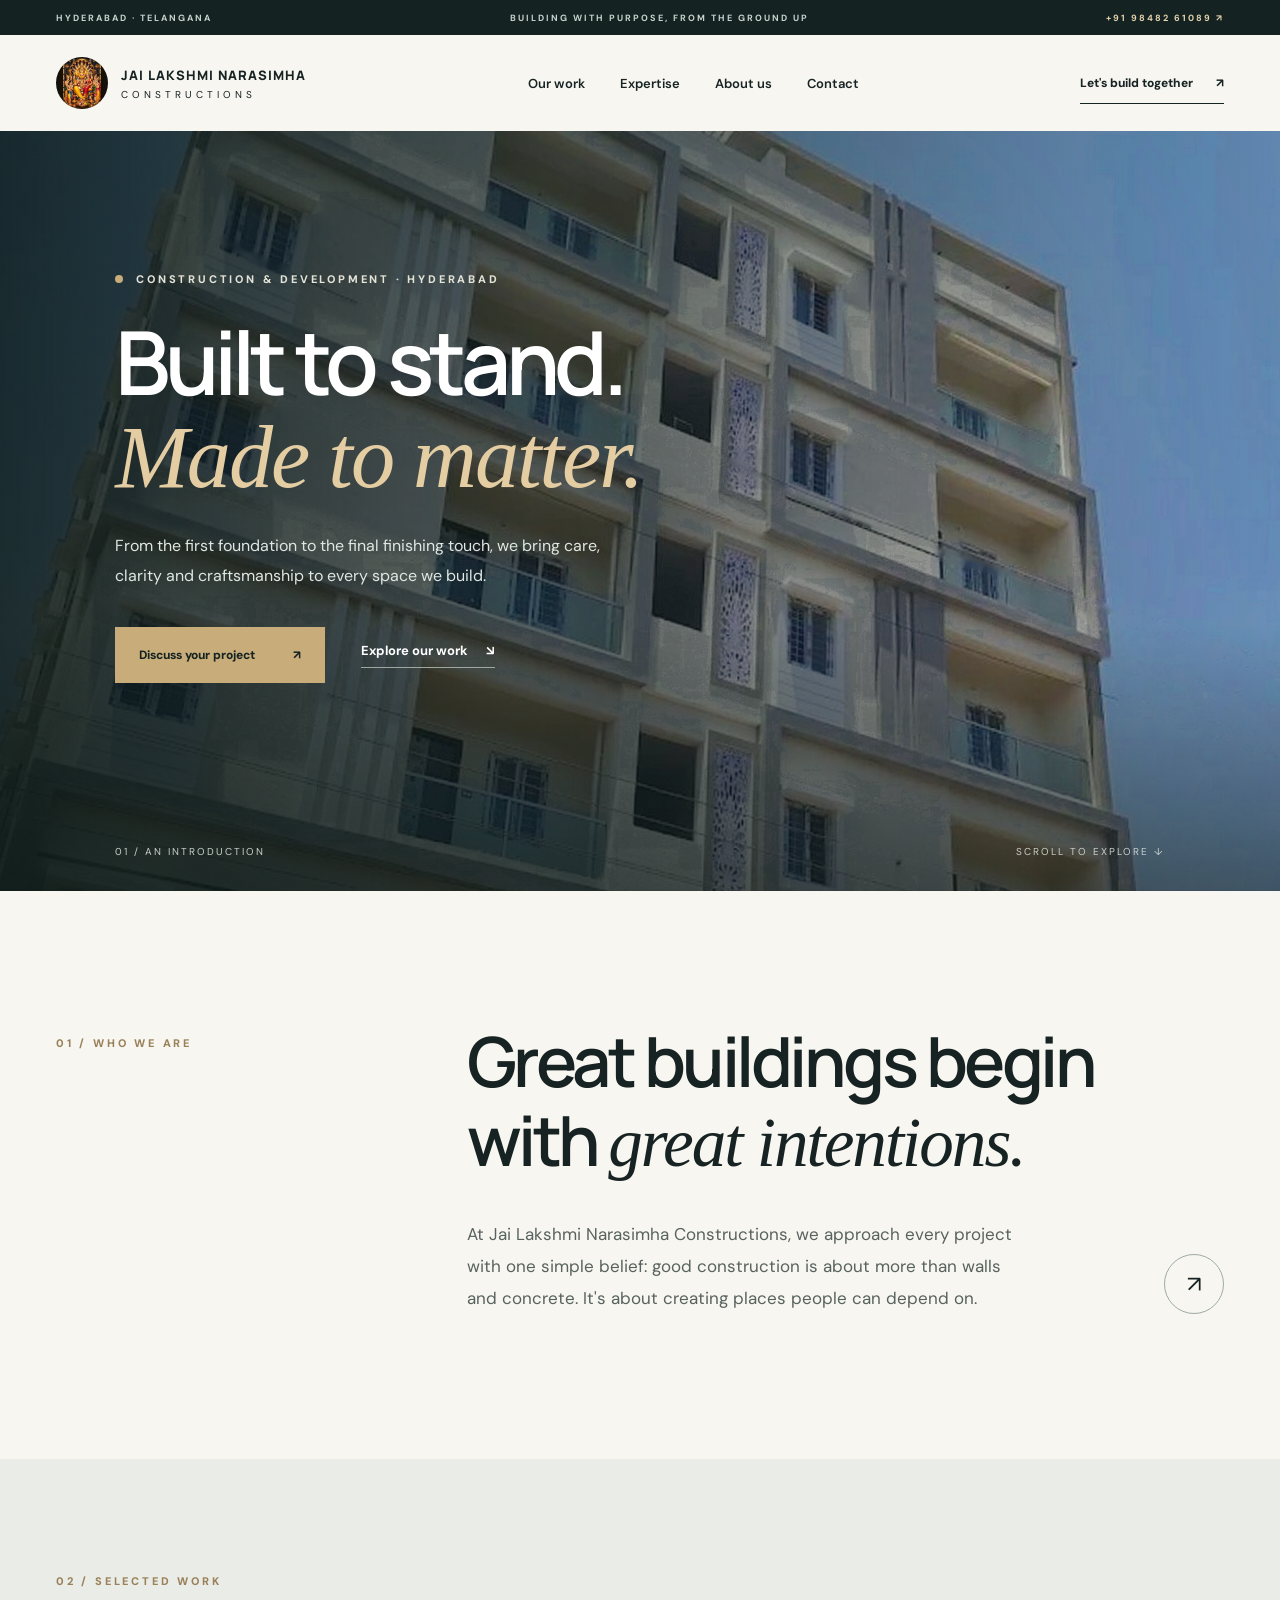
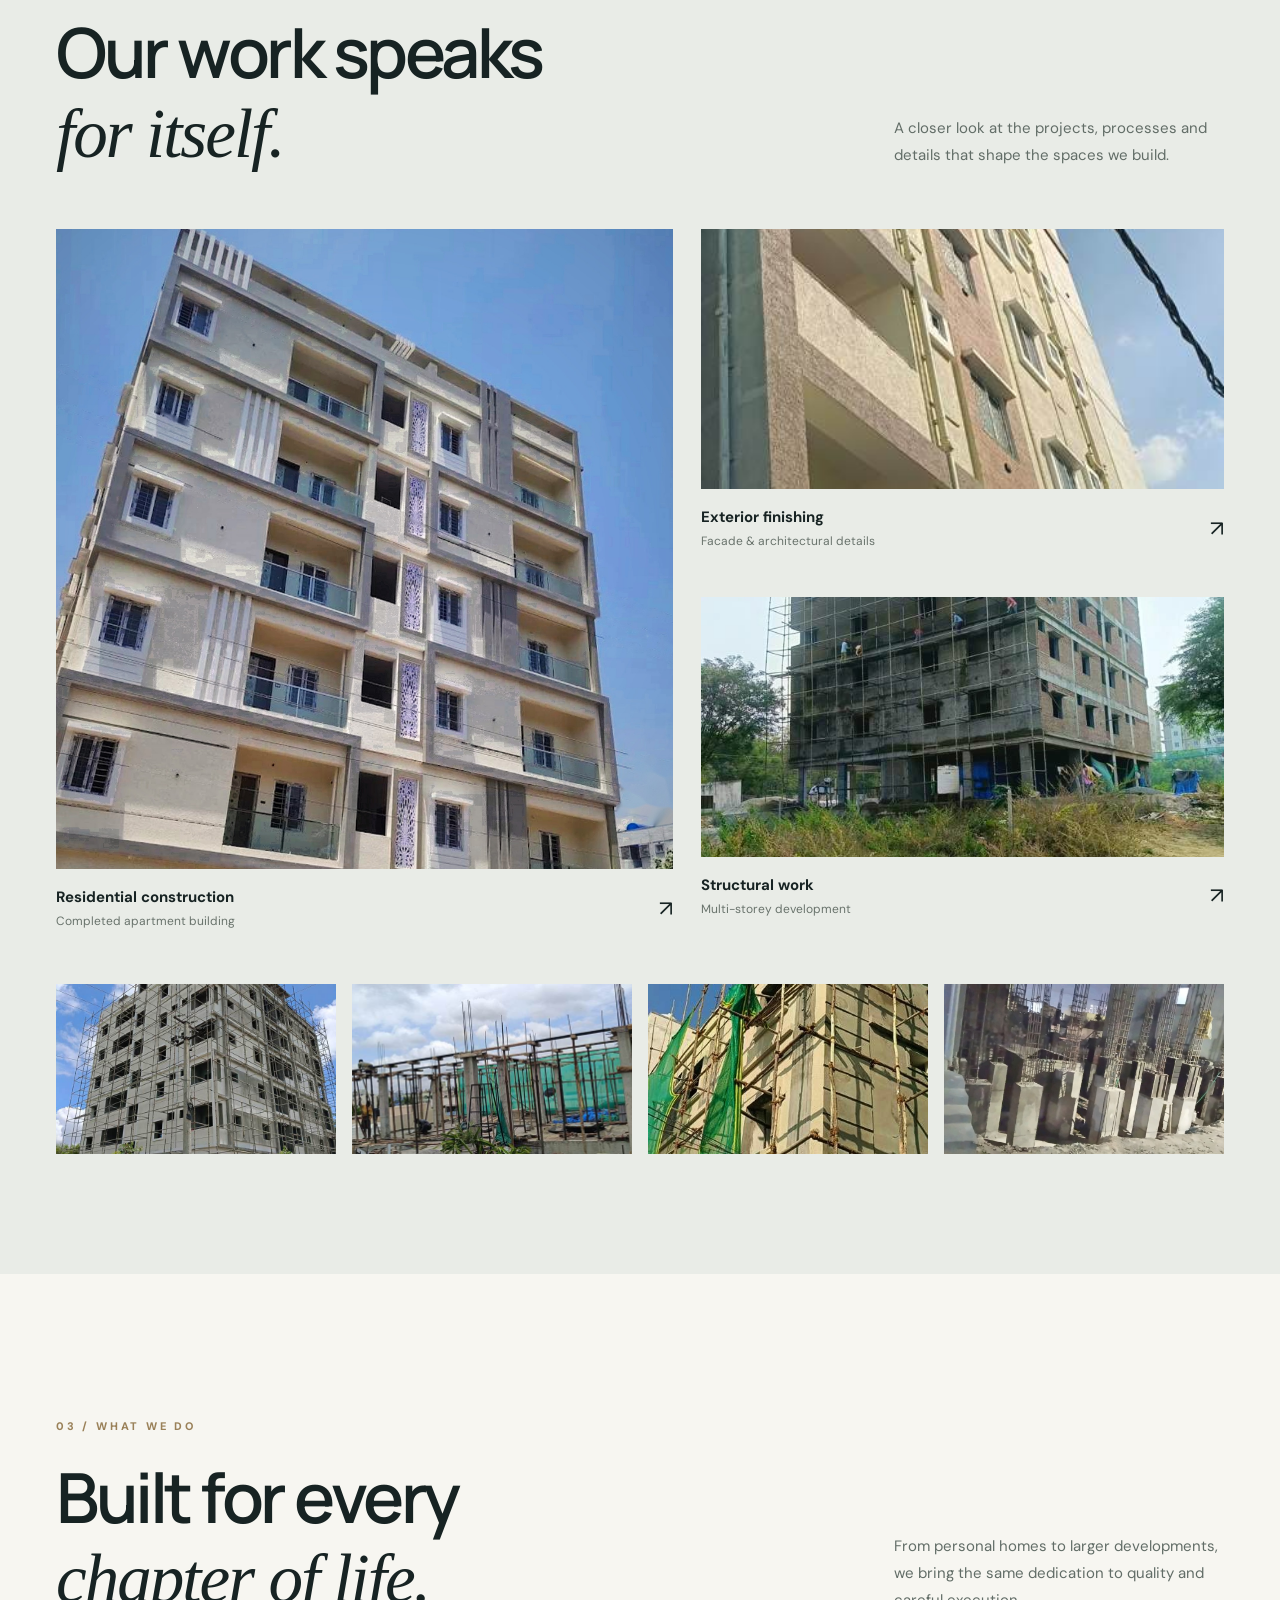
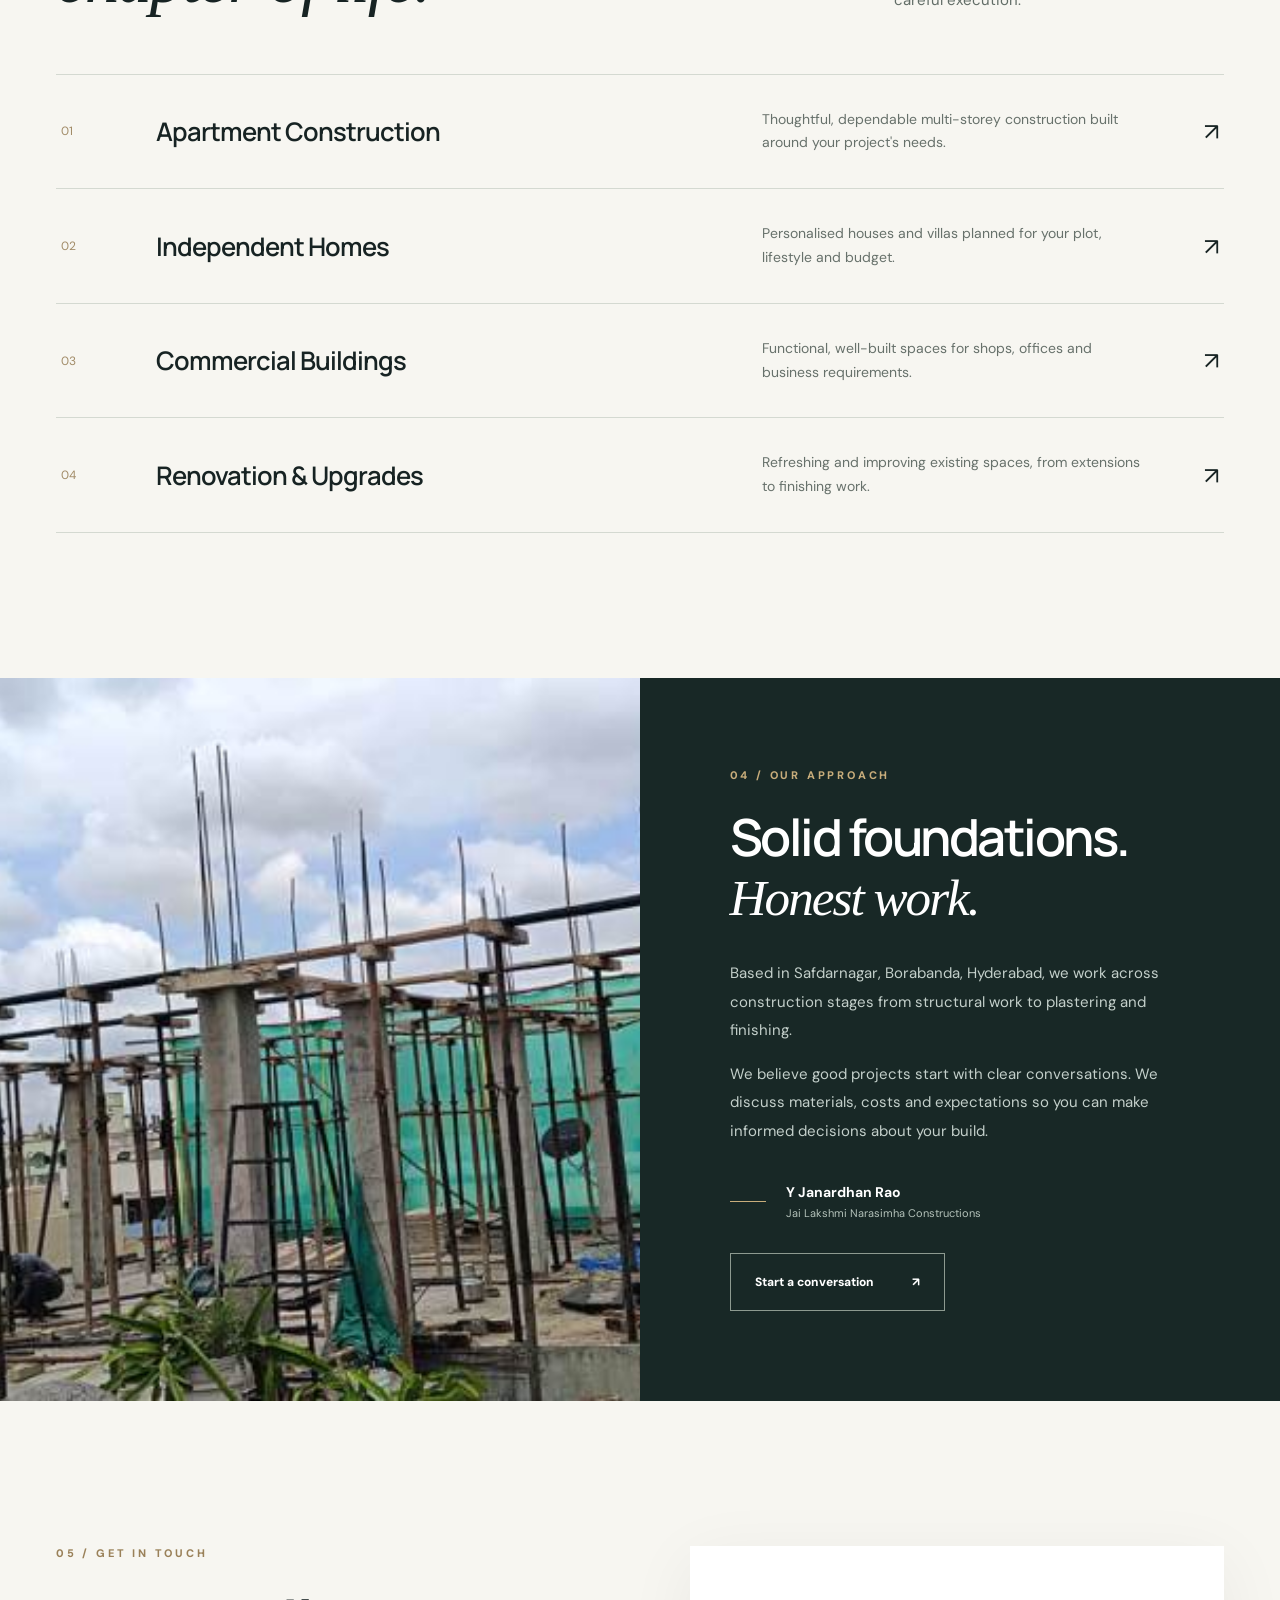
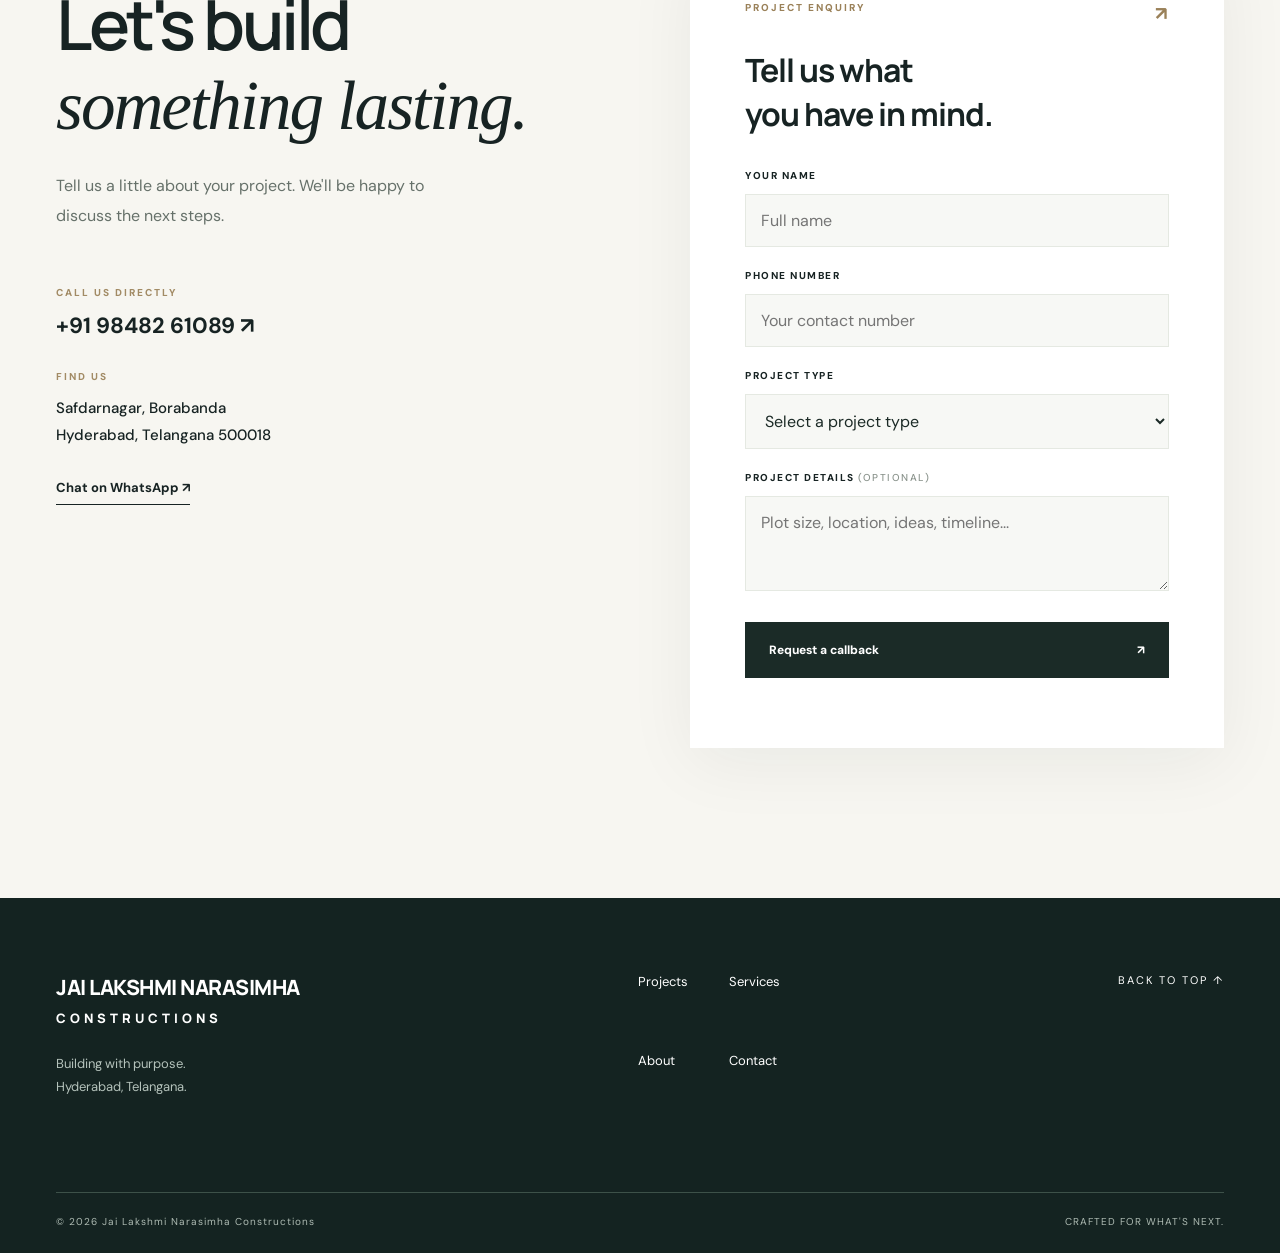
==== commit 6d61325c: "update" ====
--- a/public/index.html
+++ b/public/index.html
@@ -1,381 +1,12 @@
-<!DOCTYPE html>
-<html lang="en">
-<head>
-  <meta charset="utf-8">
-  <meta name="viewport" content="width=device-width, initial-scale=1, viewport-fit=cover">
-
-  <!-- Primary SEO -->
-  <title>Construction Company in Hyderabad | Jai Lakshmi Narasimha Constructions</title>
-
-  <meta name="description" content="Jai Lakshmi Narasimha Constructions is a construction company in Hyderabad (Safdarnagar, Borabanda) building apartments, independent homes and commercial buildings, with renovation services. Call Y Janardhan Rao for a quote.">
-
-  <meta name="robots" content="index, follow">
-  <meta name="theme-color" content="#0b0c0e">
-
-  <!-- Canonical URL -->
-  <link rel="canonical" href="https://lakshminarasimhaconstructions.in/">
-
-  <!-- Open Graph: social sharing previews -->
-  <meta property="og:locale" content="en_IN">
-  <meta property="og:type" content="website">
-  <meta property="og:site_name" content="Jai Lakshmi Narasimha Constructions">
-  <meta property="og:title" content="Jai Lakshmi Narasimha Constructions | Construction Company in Hyderabad">
-  <meta property="og:description" content="Apartments, independent homes and commercial buildings, plus renovation, in Hyderabad. Contact us to discuss your project.">
-  <meta property="og:url" content="https://lakshminarasimhaconstructions.in/">
-  <meta property="og:image" content="https://lakshminarasimhaconstructions.in/images/photo-1.jpg">
-  <meta property="og:image:alt" content="Completed apartment building by Jai Lakshmi Narasimha Constructions">
-
-  <!-- Twitter / other platforms -->
-  <meta name="twitter:card" content="summary_large_image">
-  <meta name="twitter:title" content="Jai Lakshmi Narasimha Constructions">
-  <meta name="twitter:description" content="Construction services for apartments, homes and commercial buildings in Hyderabad. Contact us about your project.">
-  <meta name="twitter:image" content="https://lakshminarasimhaconstructions.in/images/photo-1.jpg">
-
-  <!-- Website behavior and styling -->
-  <script>
-    document.documentElement.className = 'js';
-  </script>
-
-  <link rel="preconnect" href="https://fonts.googleapis.com">
-  <link rel="preconnect" href="https://fonts.gstatic.com" crossorigin>
-
-  <link
-    rel="stylesheet"
-    href="https://fonts.googleapis.com/css2?family=Cormorant+Garamond:wght@600;700&family=Manrope:wght@400;600;700&display=swap"
-  >
-
-  <link rel="stylesheet" href="style.css">
-
-  <!-- Favicons -->
-  <link rel="icon" type="image/x-icon" href="images/favicon.ico">
-  <link rel="icon" type="image/png" sizes="32x32" href="images/favicon-32x32.png">
-  <link rel="icon" type="image/png" sizes="16x16" href="images/favicon-16x16.png">
-  <link rel="apple-touch-icon" sizes="180x180" href="images/apple-touch-icon.png">
-
-  <!-- Structured data: business information -->
-  <script type="application/ld+json">
-{
-  "@context": "https://schema.org",
-  "@type": "GeneralContractor",
-  "@id": "https://lakshminarasimhaconstructions.in/#business",
-  "name": "Jai Lakshmi Narasimha Constructions",
-  "url": "https://lakshminarasimhaconstructions.in/",
-  "telephone": "+91-98482-61089",
-  "description": "Jai Lakshmi Narasimha Constructions provides construction services for apartments, independent homes and commercial buildings, along with renovation services, in Hyderabad.",
-  "image": "https://lakshminarasimhaconstructions.in/images/logo.jpg",
-  "areaServed": { "@type": "City", "name": "Hyderabad" },
-  "address": {
-    "@type": "PostalAddress",
-    "streetAddress": "Safdarnagar, Borabanda",
-    "addressLocality": "Hyderabad",
-    "addressRegion": "Telangana",
-    "postalCode": "500018",
-    "addressCountry": "IN"
-  },
-  "contactPoint": {
-    "@type": "ContactPoint",
-    "telephone": "+91-98482-61089",
-    "contactType": "customer enquiries",
-    "availableLanguage": "English"
-  }
-}
-</script>
-</head>
-
-<body>
-<header>
-  <div class="wrap">
-    <nav aria-label="Main navigation">
-      <a class="brand" href="#top" aria-label="Jai Lakshmi Narasimha Constructions home">
-        <img
-          class="lg round"
-          src="images/logo.jpg"
-          alt="Jai Lakshmi Narasimha Constructions logo"
-          width="60"
-          height="60"
-        >
-        <span>Jai Lakshmi Narasimha Constructions</span>
-      </a>
-
-      <ul>
-        <li><a href="#work">Our work</a></li>
-        <li><a href="#services">Services</a></li>
-        <li><a href="#about">About</a></li>
-        <li><a href="#contact">Contact</a></li>
-      </ul>
-    </nav>
-  </div>
-</header>
-
-<main id="top">
-  <!-- Hero -->
-  <section class="hero" aria-labelledby="main-heading">
-    <div class="wrap">
-      <p class="eyebrow">Apartments &middot; Homes &middot; Commercial</p>
-
-      <h1 id="main-heading">Jai Lakshmi Narasimha Constructions</h1>
-
-      <p class="lead">Built strong. Built to last.</p>
-
-      <p>
-        Jai Lakshmi Narasimha Constructions is a construction company in Hyderabad,
-        building apartments, independent homes and commercial buildings with a
-        focus on quality materials, transparent pricing and reliable project
-        delivery.
-      </p>
-
-      <a class="btn" href="#contact">Get a construction quote</a>
-      <a class="btn alt" href="#work">View our projects</a>
-    </div>
-  </section>
-
-  <!-- Portfolio -->
-  <section id="work" aria-labelledby="work-heading">
-    <div class="wrap">
-      <p class="kicker">Portfolio</p>
-      <h2 id="work-heading">Our work, from foundation to finishing</h2>
-
-      <p class="lead">
-        Explore construction projects and building work in Hyderabad.
-      </p>
-
-      <div class="gal reveal">
-        <figure>
-          <img
-            loading="lazy"
-            decoding="async"
-            src="images/photo-1.jpg"
-            alt="Completed apartment building construction project in Hyderabad"
-          >
-          <figcaption>Completed apartment building</figcaption>
-        </figure>
-
-        <figure>
-          <img
-            loading="lazy"
-            decoding="async"
-            src="images/photo-2.jpg"
-            alt="Apartment building during plastering work"
-          >
-          <figcaption>Apartment block, plastering stage</figcaption>
-        </figure>
-
-        <figure>
-          <img
-            loading="lazy"
-            decoding="async"
-            src="images/photo-3.jpg"
-            alt="Multi-storey building frame with scaffolding"
-          >
-          <figcaption>Multi-storey frame with scaffolding</figcaption>
-        </figure>
-
-        <figure>
-          <img
-            loading="lazy"
-            decoding="async"
-            src="images/photo-4.jpg"
-            alt="Building facade finish with balconies"
-          >
-          <figcaption>Textured facade finish with balconies</figcaption>
-        </figure>
-
-        <figure>
-          <img
-            loading="lazy"
-            decoding="async"
-            src="images/photo-5.jpg"
-            alt="Building columns and concrete slab shuttering"
-          >
-          <figcaption>Columns and slab shuttering</figcaption>
-        </figure>
-
-        <figure>
-          <img
-            loading="lazy"
-            decoding="async"
-            src="images/photo-6.jpg"
-            alt="Building facade work under scaffolding"
-          >
-          <figcaption>Facade work under scaffolding</figcaption>
-        </figure>
-
-        <figure>
-          <img
-            loading="lazy"
-            decoding="async"
-            src="images/photo-7.jpg"
-            alt="Building column reinforcement work at night"
-          >
-          <figcaption>Column foundations and reinforcement</figcaption>
-        </figure>
-      </div>
-    </div>
-  </section>
-
-  <!-- Services -->
-  <section id="services" class="band" aria-labelledby="services-heading">
-    <div class="wrap">
-      <p class="kicker">Services</p>
-      <h2 id="services-heading">Construction services in Hyderabad</h2>
-
-      <p class="lead">
-        From the first column to the finishing work, discuss your project
-        requirements with our team.
-      </p>
-
-      <div class="grid reveal">
-        <div class="card">
-          <h3>Apartment Construction</h3>
-          <p>
-            Construction services for multi-storey apartment buildings,
-            with project requirements discussed in advance.
-          </p>
-        </div>
-
-        <div class="card">
-          <h3>Independent Homes</h3>
-          <p>
-            House and villa construction planned around your plot,
-            budget and family requirements.
-          </p>
-        </div>
-
-        <div class="card">
-          <h3>Commercial Buildings</h3>
-          <p>
-            Construction services for shops, offices and other
-            commercial building projects.
-          </p>
-        </div>
-
-        <div class="card">
-          <h3>Renovation</h3>
-          <p>
-            Renovation and improvement work, including extensions,
-            flooring, plumbing and electrical work where required.
-          </p>
-        </div>
-      </div>
-    </div>
-  </section>
-
-  <!-- About -->
-  <section id="about" aria-labelledby="about-heading">
-    <div class="wrap">
-      <div class="about-text">
-        <p class="kicker">About us</p>
-
-        <h2 id="about-heading">
-          Construction built around your requirements
-        </h2>
-
-        <p>
-          Jai Lakshmi Narasimha Constructions is based in Safdarnagar, Borabanda,
-          Hyderabad. We work on building projects, from masonry and slab work
-          to plastering and finishing.
-        </p>
-
-        <p>
-          We aim to communicate project costs clearly, discuss materials
-          and keep clients updated throughout the construction process.
-        </p>
-
-        <p>
-          To discuss your plot or project, contact Y Janardhan Rao.
-        </p>
-      </div>
-    </div>
-  </section>
-
-  <!-- Contact -->
-  <section id="contact" class="band" aria-labelledby="contact-heading">
-    <div class="wrap two">
-      <div>
-        <p class="kicker">Contact</p>
-        <h2 id="contact-heading">Discuss your construction project</h2>
-
-        <p class="lead">
-          Tell us about your plot or project and get in touch with our team.
-        </p>
-
-        <p>
-          <strong>Y Janardhan Rao</strong><br>
-          <strong>Phone:</strong>
-          <a href="tel:+919848261089">+91 98482 61089</a>
-        </p>
-
-        <a class="btn" href="tel:+919848261089">Call now</a>
-
-        <a
-          class="btn alt"
-          href="https://wa.me/919848261089?text=Hello%2C%20I%20am%20interested%20in%20a%20construction%20project"
-          target="_blank"
-          rel="noopener noreferrer"
-        >WhatsApp</a>
-      </div>
-
-      <form id="f">
-        <div class="row">
-          <div>
-            <label for="n">Your name</label>
-            <input
-              id="n"
-              name="name"
-              type="text"
-              required
-              autocomplete="name"
-            >
-          </div>
-
-          <div>
-            <label for="p">Phone number</label>
-            <input
-              id="p"
-              name="phone"
-              type="tel"
-              required
-              autocomplete="tel"
-            >
-          </div>
-        </div>
-
-        <div>
-          <label for="t">Project type</label>
-          <select id="t" name="projectType" required>
-            <option value="" selected disabled hidden>Select project type</option>
-            <option>Apartment</option>
-            <option>Independent home</option>
-            <option>Duplex</option>
-            <option>Commercial</option>
-            <option>Shed work</option>
-            <option>Renovation</option>
-          </select>
-        </div>
-
-        <div>
-          <label for="m">Project details (optional)</label>
-          <textarea id="m" name="details" rows="2"></textarea>
-        </div>
-
-        <button class="btn" type="submit">Request a callback</button>
-        <div id="msg" role="status" aria-live="polite"></div>
-      </form>
-    </div>
-  </section>
-</main>
-
-<footer>
-  <div class="wrap">
-    &copy; <span id="yr">2026</span>
-    Jai Lakshmi Narasimha Constructions. All rights reserved.
-  </div>
-</footer>
-
-<dialog id="d" aria-label="Enlarged project photograph">
-  <img id="di" alt="">
-</dialog>
-
-<script src="script.js"></script>
-</body>
-</html>+<!doctype html>
+<html lang="en"><head><meta charset="utf-8"><meta name="viewport" content="width=device-width,initial-scale=1"><meta name="theme-color" content="#172323"><meta name="description" content="Jai Lakshmi Narasimha Constructions — thoughtfully built homes, apartments and commercial spaces in Hyderabad. Speak with our team about your next project."><title>Jai Lakshmi Narasimha Constructions | Built with purpose.</title><link rel="icon" href="images/favicon.ico"><link rel="preconnect" href="https://fonts.googleapis.com"><link rel="preconnect" href="https://fonts.gstatic.com" crossorigin><link href="https://fonts.googleapis.com/css2?family=DM+Sans:wght@400;500;600;700&family=Manrope:wght@400;500;600;700;800&display=swap" rel="stylesheet"><link rel="stylesheet" href="style.css"><script defer src="script.js"></script><script type="application/ld+json">{"@context":"https://schema.org","@type":"GeneralContractor","name":"Jai Lakshmi Narasimha Constructions","url":"https://lakshminarasimhaconstructions.in/","telephone":"+91-98482-61089","address":{"@type":"PostalAddress","streetAddress":"Safdarnagar, Borabanda","addressLocality":"Hyderabad","addressRegion":"Telangana","postalCode":"500018","addressCountry":"IN"}}</script></head>
+<body><div class="topline"><span>HYDERABAD · TELANGANA</span><span>BUILDING WITH PURPOSE, FROM THE GROUND UP</span><a href="tel:+919848261089">+91 98482 61089 ↗</a></div>
+<header class="header" id="top"><a class="brand" href="#top"><span class="brand-mark"><img src="images/logo.jpg" alt="Jai Lakshmi Narasimha Constructions logo"></span><span class="brand-type"><strong>JAI LAKSHMI NARASIMHA</strong><small>CONSTRUCTIONS</small></span></a><nav class="nav" id="nav" aria-label="Main navigation"><a href="#work">Our work</a><a href="#services">Expertise</a><a href="#about">About us</a><a href="#contact">Contact</a></nav><a class="header-cta" href="#contact">Let's build together <span>↗</span></a><button class="menu" id="menu" aria-label="Toggle menu" aria-expanded="false">☰</button></header>
+<main><section class="hero" aria-label="Introduction"><div class="hero-image"></div><div class="hero-shade"></div><div class="hero-content"><div class="eyebrow light"><span class="dot"></span> CONSTRUCTION & DEVELOPMENT · HYDERABAD</div><h1>Built to stand.<br><em>Made to matter.</em></h1><p>From the first foundation to the final finishing touch, we bring care, clarity and craftsmanship to every space we build.</p><div class="hero-actions"><a class="btn btn-gold" href="#contact">Discuss your project <span>↗</span></a><a class="text-link" href="#work">Explore our work <span>↘</span></a></div></div><div class="hero-foot"><span>01 / AN INTRODUCTION</span><span>SCROLL TO EXPLORE ↓</span></div></section>
+<section class="intro wrap reveal"><div class="section-kicker">01 / WHO WE ARE</div><div><h2>Great buildings begin<br>with <span class="serif">great intentions.</span></h2><div class="intro-bottom"><p>At Jai Lakshmi Narasimha Constructions, we approach every project with one simple belief: good construction is about more than walls and concrete. It's about creating places people can depend on.</p><a class="round-arrow" href="#about" aria-label="Learn about us">↗</a></div></div></section>
+<section class="work-section" id="work"><div class="wrap"><div class="section-head reveal"><div><div class="section-kicker">02 / SELECTED WORK</div><h2>Our work speaks<br><span class="serif">for itself.</span></h2></div><p>A closer look at the projects, processes and details that shape the spaces we build.</p></div><div class="project-grid"><a href="images/photo-1.jpg" class="project project-tall" data-lightbox><div class="project-image"><img src="images/photo-1.jpg" alt="Completed apartment construction project" loading="lazy"></div><div class="project-meta"><span><strong>Residential construction</strong><small>Completed apartment building</small></span><b>↗</b></div></a><a href="images/photo-4.jpg" class="project" data-lightbox><div class="project-image"><img src="images/photo-4.jpg" alt="Finished building facade and balconies" loading="lazy"></div><div class="project-meta"><span><strong>Exterior finishing</strong><small>Facade & architectural details</small></span><b>↗</b></div></a><a href="images/photo-3.jpg" class="project" data-lightbox><div class="project-image"><img src="images/photo-3.jpg" alt="Multi-storey building construction in progress" loading="lazy"></div><div class="project-meta"><span><strong>Structural work</strong><small>Multi-storey development</small></span><b>↗</b></div></a></div><div class="gallery-strip"><a href="images/photo-2.jpg" data-lightbox><img src="images/photo-2.jpg" alt="Apartment plastering stage" loading="lazy"></a><a href="images/photo-5.jpg" data-lightbox><img src="images/photo-5.jpg" alt="Columns and slab shuttering" loading="lazy"></a><a href="images/photo-6.jpg" data-lightbox><img src="images/photo-6.jpg" alt="Scaffolding and facade construction" loading="lazy"></a><a href="images/photo-7.jpg" data-lightbox><img src="images/photo-7.jpg" alt="Foundation reinforcement work" loading="lazy"></a></div></div></section>
+<section class="services wrap" id="services"><div class="section-head reveal"><div><div class="section-kicker">03 / WHAT WE DO</div><h2>Built for every<br><span class="serif">chapter of life.</span></h2></div><p>From personal homes to larger developments, we bring the same dedication to quality and careful execution.</p></div><div class="service-list"><div class="service-row"><span class="service-num">01</span><h3>Apartment Construction</h3><p>Thoughtful, dependable multi-storey construction built around your project's needs.</p><span class="service-icon">↗</span></div><div class="service-row"><span class="service-num">02</span><h3>Independent Homes</h3><p>Personalised houses and villas planned for your plot, lifestyle and budget.</p><span class="service-icon">↗</span></div><div class="service-row"><span class="service-num">03</span><h3>Commercial Buildings</h3><p>Functional, well-built spaces for shops, offices and business requirements.</p><span class="service-icon">↗</span></div><div class="service-row"><span class="service-num">04</span><h3>Renovation & Upgrades</h3><p>Refreshing and improving existing spaces, from extensions to finishing work.</p><span class="service-icon">↗</span></div></div></section>
+<section class="feature" id="about"><div class="feature-photo"><img src="images/photo-5.jpg" alt="Careful construction work on a building site" loading="lazy"></div><div class="feature-copy"><div class="section-kicker gold">04 / OUR APPROACH</div><h2>Solid foundations.<br><span class="serif">Honest work.</span></h2><p>Based in Safdarnagar, Borabanda, Hyderabad, we work across construction stages from structural work to plastering and finishing.</p><p>We believe good projects start with clear conversations. We discuss materials, costs and expectations so you can make informed decisions about your build.</p><div class="feature-person"><span class="person-line"></span><div><strong>Y Janardhan Rao</strong><small>Jai Lakshmi Narasimha Constructions</small></div></div><a class="btn btn-outline" href="#contact">Start a conversation <span>↗</span></a></div></section>
+<section class="contact wrap" id="contact"><div class="contact-heading reveal"><div class="section-kicker">05 / GET IN TOUCH</div><h2>Let's build<br><span class="serif">something lasting.</span></h2><p>Tell us a little about your project. We'll be happy to discuss the next steps.</p><div class="contact-details"><div><span>CALL US DIRECTLY</span><a href="tel:+919848261089">+91 98482 61089 ↗</a></div><div><span>FIND US</span><strong>Safdarnagar, Borabanda<br>Hyderabad, Telangana 500018</strong></div><a class="whatsapp" href="https://wa.me/919848261089" target="_blank" rel="noopener noreferrer">Chat on WhatsApp ↗</a></div></div><div class="form-card"><span class="form-top">PROJECT ENQUIRY <span>↗</span></span><h3>Tell us what<br>you have in mind.</h3><form id="f"><div class="field"><label for="n">YOUR NAME</label><input id="n" name="name" placeholder="Full name" required autocomplete="name"></div><div class="field"><label for="p">PHONE NUMBER</label><input id="p" name="phone" type="tel" placeholder="Your contact number" required autocomplete="tel" pattern="[0-9+() -]{8,18}"></div><div class="field"><label for="t">PROJECT TYPE</label><select id="t" name="type" required><option value="" disabled selected>Select a project type</option><option>Apartment</option><option>Independent home</option><option>Duplex</option><option>Commercial</option><option>Shed work</option><option>Renovation</option></select></div><div class="field"><label for="m">PROJECT DETAILS <span>(OPTIONAL)</span></label><textarea id="m" name="details" rows="3" placeholder="Plot size, location, ideas, timeline..."></textarea></div><button class="btn btn-dark" type="submit">Request a callback <span>↗</span></button><p id="msg" role="status" aria-live="polite"></p></form></div></section></main>
+<footer><div class="wrap footer-main"><div><a class="footer-brand" href="#top">JAI LAKSHMI NARASIMHA<br><span>CONSTRUCTIONS</span></a><p>Building with purpose.<br>Hyderabad, Telangana.</p></div><div class="footer-links"><a href="#work">Projects</a><a href="#services">Services</a><a href="#about">About</a><a href="#contact">Contact</a></div><a href="#top" class="back-top">BACK TO TOP ↑</a></div><div class="wrap footer-bottom"><span>© <span id="yr">2026</span> Jai Lakshmi Narasimha Constructions</span><span>CRAFTED FOR WHAT'S NEXT.</span></div></footer>
+<dialog id="lightbox" aria-label="Project photograph"><button id="closeLightbox" aria-label="Close photo">✕</button><img id="lightboxImg" alt="Expanded construction project photograph"></dialog></body></html>
--- a/public/style.css
+++ b/public/style.css
@@ -1,550 +1 @@
-/* Jai Lakshmi Narasimha Constructions — premium dark and gold theme */
-:root {
-  --bg:#0b0c0e;
-  --bg-2:#101214;
-  --ink:#f3eee4;
-  --mute:#a8a090;
-  --gold:#c9a24a;
-  --gold-hi:#e6c878;
-  --gold-lo:#8f6f2a;
-  --card:#15171a;
-  --line:#26282b;
-  --serif:"Cormorant Garamond",Georgia,serif;
-  --ease:cubic-bezier(.2,.7,.2,1);
-  color-scheme:dark
-}
-html {
-  scroll-behavior:smooth;
-  scroll-padding-top:90px;
-  -webkit-text-size-adjust:100%
-}
-* {
-  box-sizing:border-box
-}
-body {
-  margin:0;
-  background:var(--bg);
-  color:var(--ink);
-  font:17px/1.75 Manrope,"Segoe UI",Arial,sans-serif;
-  -webkit-font-smoothing:antialiased;
-  text-rendering:optimizeLegibility;
-  padding-bottom:env(safe-area-inset-bottom,0px)
-}
-h1,h2,h3 {
-  font-family:var(--serif);
-  line-height:1.08;
-  margin:0;
-  font-weight:700;
-  letter-spacing:.005em
-}
-a {
-  color:inherit
-}
-::selection {
-  background:var(--gold);
-  color:#14110a
-}
-:focus-visible {
-  outline:2px solid var(--gold-hi);
-  outline-offset:3px
-}
-.wrap {
-  max-width:1160px;
-  margin:0 auto;
-  padding:0 24px
-}
-
-/* Header */
-header {
-  position:sticky;
-  top:0;
-  z-index:5;
-  padding-top:env(safe-area-inset-top,0px);
-  background:rgba(11,12,14,.82);
-  -webkit-backdrop-filter:blur(14px) saturate(140%);
-  backdrop-filter:blur(14px) saturate(140%);
-  border-bottom:1px solid transparent;
-  border-image:linear-gradient(90deg,transparent,var(--gold-lo),var(--gold),var(--gold-lo),transparent) 1
-}
-nav {
-  display:flex;
-  justify-content:space-between;
-  align-items:center;
-  gap:12px;
-  flex-wrap:wrap;
-  padding:10px 0
-}
-.brand {
-  display:flex;
-  align-items:center;
-  gap:14px;
-  text-decoration:none;
-  color:var(--gold-hi);
-  font-family:var(--serif);
-  font-weight:700;
-  font-size:1.35rem;
-  letter-spacing:.02em
-}
-.lg {
-  height:46px;
-  width:auto;
-  display:block
-}
-.lg.round {
-  width:56px;
-  height:56px;
-  border-radius:50%;
-  border:2px solid var(--gold);
-  box-shadow:0 0 0 3px rgba(201,162,74,.15),0 6px 18px rgba(0,0,0,.5);
-  object-fit:cover
-}
-nav ul {
-  display:flex;
-  gap:28px;
-  list-style:none;
-  margin:0;
-  padding:0;
-  font-size:.82rem;
-  letter-spacing:.14em;
-  text-transform:uppercase;
-  font-weight:600
-}
-nav ul a {
-  position:relative;
-  text-decoration:none;
-  color:var(--mute);
-  padding:6px 0;
-  transition:color .25s var(--ease)
-}
-nav ul a::after {
-  content:"";
-  position:absolute;
-  left:0;
-  right:0;
-  bottom:0;
-  height:1px;
-  background:var(--gold);
-  transform:scaleX(0);
-  transform-origin:left;
-  transition:transform .35s var(--ease)
-}
-nav ul a:hover {
-  color:var(--gold-hi)
-}
-nav ul a:hover::after {
-  transform:scaleX(1)
-}
-
-/* Hero */
-.hero {
-  position:relative;
-  min-height:92vh;
-  min-height:92svh;
-  display:flex;
-  align-items:flex-end;
-  background:
-    radial-gradient(900px 420px at 15% 100%,rgba(201,162,74,.16),transparent 70%),
-    linear-gradient(180deg,rgba(11,12,14,.35) 0%,rgba(11,12,14,.55) 45%,rgba(11,12,14,.97) 100%),
-    url("images/hero.jpg") center 25%/cover;
-  padding:110px 0 84px
-}
-.hero::after {
-  content:"";
-  position:absolute;
-  left:0;
-  right:0;
-  bottom:0;
-  height:1px;
-  background:linear-gradient(90deg,transparent,var(--gold-lo),transparent)
-}
-.hero .wrap {
-  position:relative
-}
-.eyebrow {
-  display:flex;
-  align-items:center;
-  gap:14px;
-  margin:0 0 22px;
-  font-size:.78rem;
-  letter-spacing:.28em;
-  text-transform:uppercase;
-  font-weight:600;
-  color:var(--gold-hi)
-}
-.eyebrow::before {
-  content:"";
-  width:44px;
-  height:1px;
-  background:var(--gold)
-}
-.hero h1 {
-  font-size:clamp(2.9rem,9vw,6rem);
-  max-width:12ch;
-  text-shadow:0 4px 40px rgba(0,0,0,.55)
-}
-.hero h1::after {
-  content:"";
-  display:block;
-  width:96px;
-  height:2px;
-  background:linear-gradient(90deg,var(--gold-hi),var(--gold-lo));
-  margin-top:28px
-}
-.hero p {
-  max-width:52ch;
-  color:#ddd6c9;
-  font-size:1.15rem;
-  margin:26px 0 34px
-}
-
-/* Buttons */
-.btn {
-  display:inline-block;
-  background:linear-gradient(135deg,var(--gold-hi),var(--gold) 55%,var(--gold-lo));
-  color:#14110a;
-  padding:15px 32px;
-  text-decoration:none;
-  border:0;
-  border-radius:2px;
-  cursor:pointer;
-  font:inherit;
-  font-size:.82rem;
-  font-weight:700;
-  letter-spacing:.14em;
-  text-transform:uppercase;
-  box-shadow:0 8px 24px rgba(201,162,74,.22);
-  transition:transform .3s var(--ease),box-shadow .3s var(--ease),filter .3s var(--ease)
-}
-.btn:hover {
-  transform:translateY(-2px);
-  box-shadow:0 14px 32px rgba(201,162,74,.34);
-  filter:brightness(1.06)
-}
-.btn:active {
-  transform:translateY(0)
-}
-.btn[disabled] {
-  opacity:.6;
-  cursor:progress;
-  transform:none
-}
-.btn.alt {
-  background:transparent;
-  color:var(--ink);
-  border:1px solid var(--gold);
-  box-shadow:none;
-  margin-left:10px
-}
-.btn.alt:hover {
-  background:rgba(201,162,74,.12);
-  box-shadow:none
-}
-
-/* Sections */
-section {
-  padding:104px 0
-}
-h2 {
-  font-size:clamp(2.1rem,5vw,3.4rem);
-  margin-bottom:16px
-}
-.kicker {
-  margin:0 0 16px;
-  font-size:1.05rem;
-  letter-spacing:.22em;
-  text-transform:uppercase;
-  font-weight:600;
-  color:var(--gold)
-}
-.lead {
-  color:var(--mute);
-  max-width:58ch;
-  margin:0 0 48px
-}
-
-/* Gallery */
-.gal {
-  columns:3 280px;
-  column-gap:18px
-}
-.gal figure {
-  margin:0 0 18px;
-  position:relative;
-  break-inside:avoid;
-  overflow:hidden;
-  border:1px solid var(--line);
-  border-radius:4px;
-  cursor:zoom-in;
-  background:var(--card);
-  transition:border-color .35s var(--ease),box-shadow .35s var(--ease),transform .35s var(--ease)
-}
-.gal figure:hover,
-.gal figure:focus-visible {
-  border-color:var(--gold-lo);
-  box-shadow:0 18px 44px rgba(0,0,0,.55);
-  transform:translateY(-3px)
-}
-.gal img {
-  width:100%;
-  height:auto;
-  display:block;
-  transition:transform .8s var(--ease)
-}
-.gal figure:hover img {
-  transform:scale(1.045)
-}
-.gal figcaption {
-  position:absolute;
-  left:0;
-  right:0;
-  bottom:0;
-  padding:44px 16px 14px;
-  font-size:.82rem;
-  letter-spacing:.06em;
-  background:linear-gradient(0deg,rgba(0,0,0,.88),transparent)
-}
-
-/* Services */
-.band {
-  background:
-    radial-gradient(700px 300px at 85% 0%,rgba(201,162,74,.07),transparent 70%),
-    var(--bg-2);
-  border-top:1px solid var(--line);
-  border-bottom:1px solid var(--line)
-}
-.grid {
-  display:grid;
-  grid-template-columns:repeat(auto-fit,minmax(240px,1fr));
-  gap:20px
-}
-.card {
-  position:relative;
-  background:linear-gradient(180deg,#17191c,var(--card));
-  border:1px solid var(--line);
-  border-radius:4px;
-  padding:34px 28px 32px;
-  overflow:hidden;
-  transition:transform .4s var(--ease),border-color .4s var(--ease),box-shadow .4s var(--ease)
-}
-.card::before {
-  content:"";
-  position:absolute;
-  left:0;
-  top:0;
-  right:0;
-  height:2px;
-  background:linear-gradient(90deg,var(--gold-lo),var(--gold-hi),var(--gold-lo))
-}
-.card:hover {
-  transform:translateY(-5px);
-  border-color:var(--gold-lo);
-  box-shadow:0 22px 48px rgba(0,0,0,.5)
-}
-.card h3 {
-  font-size:1.75rem;
-  margin-bottom:10px
-}
-.card p {
-  margin:0;
-  color:var(--mute);
-  font-size:.97rem
-}
-
-/* About + Contact layout */
-.two {
-  display:grid;
-  grid-template-columns:1fr 1fr;
-  gap:64px;
-  align-items:center
-}
-.two p {
-  color:var(--mute)
-}
-.about-text {
-  max-width:720px
-}
-.about-text p:not(.kicker) {
-  color:var(--mute);
-  font-size:1.05rem
-}
-.deity {
-  width:100%;
-  max-width:340px;
-  height:auto;
-  display:block;
-  margin:0 auto;
-  border:1px solid var(--gold);
-  border-radius:4px;
-  padding:8px;
-  background:#0b0c0e;
-  box-shadow:0 0 0 1px rgba(201,162,74,.25),0 0 80px rgba(201,162,74,.18),0 24px 60px rgba(0,0,0,.6)
-}
-
-/* Contact */
-#contact p b {
-  color:var(--ink)
-}
-#contact p a {
-  color:var(--gold-hi)
-}
-form {
-  display:grid;
-  gap:12px;
-  background:linear-gradient(180deg,#17191c,var(--card));
-  border:1px solid var(--line);
-  border-top:2px solid var(--gold);
-  border-radius:4px;
-  padding:22px;
-  box-shadow:0 24px 60px rgba(0,0,0,.45)
-}
-form .row {
-  display:grid;
-  grid-template-columns:1fr 1fr;
-  gap:12px
-}
-form .btn {
-  padding:13px 24px
-}
-#msg:empty {
-  display:none
-}
-textarea {
-  resize:vertical;
-  min-height:64px
-}
-input,
-select {
-  height:46px;
-  line-height:1.2
-}
-select {
-  cursor:pointer
-}
-select:invalid {
-  color:var(--mute)
-}
-select option {
-  color:var(--ink);
-  background:#0e1012
-}
-label {
-  display:block;
-  margin-bottom:4px;
-  font-size:.74rem;
-  letter-spacing:.18em;
-  text-transform:uppercase;
-  font-weight:600;
-  color:var(--mute)
-}
-input,textarea,select {
-  width:100%;
-  padding:11px 13px;
-  font:inherit;
-  color:var(--ink);
-  background:#0e1012;
-  border:1px solid var(--line);
-  border-radius:2px;
-  transition:border-color .25s var(--ease),box-shadow .25s var(--ease)
-}
-input:focus,textarea:focus,select:focus {
-  outline:0;
-  border-color:var(--gold);
-  box-shadow:0 0 0 3px rgba(201,162,74,.2)
-}
-#msg {
-  color:var(--gold-hi);
-  font-weight:600;
-  min-height:1.5em
-}
-
-/* Footer */
-footer {
-  border-top:1px solid var(--gold-lo);
-  padding:32px 0 calc(32px + env(safe-area-inset-bottom,0px));
-  color:var(--mute);
-  font-size:.85rem;
-  letter-spacing:.06em;
-  text-align:center
-}
-
-/* Photo viewer */
-dialog {
-  border:0;
-  padding:0;
-  background:transparent;
-  max-width:94vw;
-  max-height:94vh;
-  overflow:visible
-}
-dialog::backdrop {
-  background:rgba(0,0,0,.92);
-  -webkit-backdrop-filter:blur(6px);
-  backdrop-filter:blur(6px)
-}
-dialog img {
-  max-width:94vw;
-  max-height:92vh;
-  display:block;
-  border-radius:4px;
-  box-shadow:0 30px 80px rgba(0,0,0,.7)
-}
-
-/* Scroll reveal (enabled by script.js only when motion is OK) */
-.js .reveal {
-  opacity:0;
-  transform:translateY(26px);
-  transition:opacity .9s var(--ease),transform .9s var(--ease)
-}
-.js .reveal.in {
-  opacity:1;
-  transform:none
-}
-
-@media(max-width:900px) {
-  nav ul {
-    gap:18px;
-    font-size:.74rem
-  }
-}
-@media(max-width:720px) {
-  .two {
-    grid-template-columns:1fr;
-    gap:40px
-  }
-  .btn.alt {
-    margin:12px 0 0
-  }
-  section {
-    padding:70px 0
-  }
-  .hero {
-    padding:90px 0 60px
-  }
-  form {
-    padding:18px 16px
-  }
-  form .row {
-    grid-template-columns:1fr
-  }
-  .brand {
-    font-size:1.15rem
-  }
-  nav ul {
-    width:100%;
-    justify-content:space-between;
-    gap:8px
-  }
-}
-@media(prefers-reduced-motion:reduce) {
-  html {
-    scroll-behavior:auto
-  }
-  *,*::before,*::after {
-    transition:none!important;
-    animation:none!important
-  }
-  .js .reveal {
-    opacity:1;
-    transform:none
-  }
-}
+:root{--ink:#172323;--cream:#f7f6f1;--gold:#c8ad7b;--muted:#66706c;--line:#dcded6}*{box-sizing:border-box}html{scroll-behavior:smooth}body{margin:0;background:var(--cream);color:var(--ink);font-family:'DM Sans',sans-serif;-webkit-font-smoothing:antialiased}a{color:inherit;text-decoration:none}button,input,select,textarea{font:inherit}button,a{-webkit-tap-highlight-color:transparent}img{display:block;max-width:100%}.wrap{width:min(1320px,calc(100% - 112px));margin:auto}.topline{height:35px;background:#142322;color:#c9d3ce;display:flex;justify-content:space-between;align-items:center;padding:0 56px;font-size:9px;letter-spacing:2px;font-weight:700}.topline a{color:#e4d3ad}.header{height:96px;display:flex;align-items:center;justify-content:space-between;padding:0 56px;background:var(--cream);position:relative;z-index:5}.brand{display:flex;align-items:center;gap:13px}.brand-mark{width:52px;height:52px;border-radius:50%;overflow:hidden;background:#e9e4d6;display:grid;place-items:center}.brand-mark img{height:100%;width:100%;object-fit:cover}.brand-type strong,.brand-type small{display:block;letter-spacing:1px}.brand-type strong{font-family:Manrope,sans-serif;font-size:13px;font-weight:800}.brand-type small{font-size:10px;letter-spacing:4px;margin-top:4px}.nav{display:flex;gap:35px}.nav a{font-size:13px;font-weight:600;transition:color .2s}.nav a:hover{color:#9b7c46}.header-cta{font-size:12px;font-weight:800;border-bottom:1px solid var(--ink);padding:12px 0}.header-cta span{padding-left:20px}.menu{display:none;border:0;background:none;font-size:24px}.hero{height:min(760px,calc(100svh - 131px));min-height:590px;position:relative;isolation:isolate;background:#22302e;overflow:hidden;color:white}.hero-image{position:absolute;inset:0;background:url('images/hero.jpg') center 48%/cover no-repeat;z-index:-2;animation:zoom 14s ease-out both}.hero-shade{position:absolute;inset:0;background:linear-gradient(90deg,rgba(10,24,22,.87) 0%,rgba(10,24,22,.59) 47%,rgba(10,24,22,.16) 100%),linear-gradient(0deg,rgba(9,20,19,.5),transparent 35%);z-index:-1}.hero-content{padding:clamp(95px,11vw,155px) 9% 0;max-width:1000px}.eyebrow,.section-kicker{font-size:11px;letter-spacing:2.8px;font-weight:800}.eyebrow{display:flex;align-items:center;gap:13px;color:#e4e3d7}.dot{width:8px;height:8px;background:var(--gold);border-radius:50%}h1,h2,h3,p{margin-top:0}h1,h2,h3{font-family:Manrope,sans-serif}h1{font-size:clamp(54px,6.9vw,105px);line-height:1.04;letter-spacing:-5px;margin:30px 0 28px;font-weight:600}h1 em,.serif{font-family:Georgia,serif;font-weight:400;font-style:italic;letter-spacing:-2px}h1 em{color:#e4cda2}.hero-content p{max-width:490px;color:#e0e7e2;font-size:16px;line-height:1.85}.hero-actions{display:flex;align-items:center;gap:36px;margin-top:36px}.btn{display:inline-flex;justify-content:space-between;align-items:center;gap:38px;border:0;cursor:pointer;padding:20px 24px;font-size:12px;font-weight:800;transition:transform .2s,background .2s}.btn:hover{transform:translateY(-3px)}.btn-gold{background:var(--gold);color:#152321}.btn-gold:hover{background:#e1c99d}.text-link{font-size:13px;font-weight:700;border-bottom:1px solid #9ea8a0;padding-bottom:8px}.text-link span{margin-left:15px}.hero-foot{position:absolute;bottom:33px;left:9%;right:9%;display:flex;justify-content:space-between;font-size:10px;letter-spacing:2px;color:#c9d0cb}.intro{display:grid;grid-template-columns:1fr 2.1fr;gap:50px;padding-top:145px;padding-bottom:145px}.section-kicker{color:#9a8159}.intro h2,.section-head h2,.contact h2{font-size:clamp(43px,5.4vw,76px);line-height:1.14;letter-spacing:-3.5px;font-weight:600}.intro h2{margin:-14px 0 35px}.intro-bottom{display:flex;justify-content:space-between;align-items:end;gap:30px}.intro-bottom p{max-width:560px;font-size:17px;line-height:1.9;color:#58625e;margin:0}.round-arrow{width:60px;height:60px;border:1px solid #9eaba4;border-radius:50%;display:grid;place-items:center;flex-shrink:0;font-size:23px;transition:background .2s}.round-arrow:hover{background:#e7e9e0}.work-section{background:#e9ece7;padding:115px 0 120px}.section-head{display:flex;justify-content:space-between;align-items:end;gap:50px;margin-bottom:55px}.section-head h2{margin:25px 0 0}.section-head>p{max-width:330px;color:#626d67;line-height:1.8;font-size:15px;margin-bottom:5px}.project-grid{display:grid;grid-template-columns:1.18fr 1fr;gap:28px}.project-tall{grid-row:span 2}.project{min-width:0}.project-image{height:260px;overflow:hidden;background:#ccd3cd}.project-tall .project-image{height:640px}.project img,.gallery-strip img{width:100%;height:100%;object-fit:cover;transition:transform .6s}.project:hover img,.gallery-strip a:hover img{transform:scale(1.055)}.project-meta{display:flex;justify-content:space-between;align-items:center;padding:18px 0 7px}.project-meta strong,.project-meta small{display:block}.project-meta strong{font-size:15px}.project-meta small{font-size:12px;color:#69736c;margin-top:6px}.project-meta b{font-size:22px;font-weight:400}.gallery-strip{display:grid;grid-template-columns:repeat(4,1fr);gap:16px;margin-top:48px}.gallery-strip a{height:170px;overflow:hidden;background:#cbd0ca}.services{padding-top:145px;padding-bottom:145px}.service-row{display:grid;grid-template-columns:70px 1.5fr 1fr 45px;gap:25px;align-items:center;padding:33px 5px;border-top:1px solid #d4d9d1}.service-row:last-child{border-bottom:1px solid #d4d9d1}.service-num{color:#a18b67;font-size:12px}.service-row h3{font-size:clamp(19px,2vw,27px);letter-spacing:-1px;font-weight:600;margin:0}.service-row p{font-size:14px;line-height:1.7;color:#67716b;margin:0}.service-icon{font-size:24px;text-align:right}.feature{display:grid;grid-template-columns:1fr 1fr;min-height:690px;background:#182826;color:white}.feature-photo{min-height:600px}.feature-photo img{width:100%;height:100%;object-fit:cover}.feature-copy{padding:clamp(60px,7vw,120px);display:flex;flex-direction:column;align-items:start;justify-content:center}.gold{color:#c8ad7b}.feature-copy h2{font-size:clamp(42px,4vw,66px);line-height:1.16;letter-spacing:-2.5px;font-weight:600;margin:25px 0 32px}.feature-copy p{color:#c3cfca;font-size:15px;line-height:1.9;max-width:510px}.feature-person{display:flex;gap:20px;align-items:center;margin:23px 0 33px}.person-line{width:36px;height:1px;background:var(--gold)}.feature-person strong,.feature-person small{display:block}.feature-person strong{font-size:14px}.feature-person small{font-size:11px;color:#b4c2ba;margin-top:5px}.btn-outline{border:1px solid #8d9a90;color:white;background:transparent}.btn-outline:hover{background:#283c38}.contact{display:grid;grid-template-columns:1fr 1fr;gap:100px;padding-top:145px;padding-bottom:150px}.contact h2{margin:25px 0}.contact-heading>p{max-width:400px;color:#66716a;line-height:1.9}.contact-details{margin-top:55px;display:grid;gap:30px}.contact-details>div span{display:block;color:#a28b65;letter-spacing:2px;font-size:10px;font-weight:800;margin-bottom:12px}.contact-details a:not(.whatsapp){font-size:22px;font-weight:700}.contact-details strong{font-size:15px;line-height:1.8;font-weight:500}.whatsapp{display:inline-block;width:max-content;border-bottom:1px solid;padding-bottom:8px;font-size:13px;font-weight:700}.form-card{background:white;padding:55px;box-shadow:0 15px 65px rgba(15,33,29,.06)}.form-top{font-size:10px;font-weight:800;letter-spacing:2px;color:#9a8159;display:flex;justify-content:space-between}.form-top span{font-size:19px}.form-card h3{font-size:32px;letter-spacing:-1px;margin:22px 0 33px}.field{margin-bottom:22px}.field label{display:block;font-size:10px;font-weight:800;letter-spacing:1.5px;margin-bottom:12px}.field label span{font-weight:500;color:#8b948d}.field input,.field select,.field textarea{width:100%;background:#f7f8f5;border:1px solid #e5e9e2;border-radius:0;padding:15px;color:#1b2a26;outline:none;resize:vertical}.field input:focus,.field select:focus,.field textarea:focus{border-color:#b69b6c}.btn-dark{background:#1b2b27;color:white;width:100%;margin-top:4px}.btn-dark:hover{background:#30443d}#msg{font-size:13px;line-height:1.6;margin:15px 0 0;color:#3e5b4d}footer{background:#142321;color:white;padding:75px 0 25px}.footer-main{display:flex;justify-content:space-between;gap:50px}.footer-brand{font-family:Manrope,sans-serif;font-size:21px;font-weight:800;letter-spacing:-.5px}.footer-brand span{font-size:13px;letter-spacing:4px}.footer-main p{font-size:13px;color:#b4c2bb;line-height:1.8;margin-top:23px}.footer-links{display:grid;grid-template-columns:1fr 1fr;gap:20px 40px;font-size:13px}.back-top{font-size:11px;letter-spacing:2px}.footer-bottom{border-top:1px solid #3d5149;margin-top:80px;padding-top:22px;display:flex;justify-content:space-between;color:#aebbb3;font-size:10px;letter-spacing:1px}dialog{border:0;padding:12px;background:#111c1b;max-width:min(1000px,94vw);max-height:94vh}dialog::backdrop{background:rgba(0,0,0,.85)}dialog img{max-height:83vh;max-width:100%;object-fit:contain}#closeLightbox{position:absolute;top:15px;right:15px;border:0;background:white;padding:10px 14px;cursor:pointer}.reveal{opacity:0;transform:translateY(25px);transition:opacity .7s,transform .7s}.reveal.in{opacity:1;transform:none}@keyframes zoom{from{transform:scale(1.07)}to{transform:scale(1)}}@media(max-width:1100px){.wrap{width:calc(100% - 70px)}.header{padding:0 35px}.topline{padding:0 35px}.nav{gap:20px}.contact{gap:50px}.feature-copy{padding:65px}.brand-type strong{font-size:11px}}@media(max-width:760px){.topline{padding:0 20px}.topline span:nth-child(2){display:none}.header{height:78px;padding:0 20px}.brand-mark{width:44px;height:44px}.brand-type strong{font-size:10px}.brand-type small{font-size:9px;letter-spacing:2px}.header-cta{display:none}.menu{display:block}.nav{display:none;position:absolute;top:78px;left:0;right:0;background:#f7f6f1;flex-direction:column;padding:22px;gap:25px;box-shadow:0 20px 25px #0002}.nav.open{display:flex}.hero{min-height:650px;height:calc(100svh - 113px);max-height:820px}.hero-image{background-position:61% center}.hero-shade{background:linear-gradient(90deg,rgba(10,24,22,.9),rgba(10,24,22,.46))}.hero-content{padding:120px 25px 0}.hero h1{letter-spacing:-3px;font-size:clamp(50px,10vw,74px)}.hero-content p{font-size:14px}.hero-actions{gap:20px;flex-wrap:wrap}.hero-foot{left:25px;right:25px}.wrap{width:calc(100% - 42px)}.intro{display:block;padding-top:95px;padding-bottom:100px}.intro h2{margin-top:28px}.intro-bottom p{font-size:15px}.section-head{display:block}.section-head>p{margin-top:23px}.work-section,.services{padding-top:95px;padding-bottom:95px}.project-grid{display:block}.project{display:block;margin-bottom:35px}.project-tall .project-image,.project-image{height:320px}.gallery-strip{grid-template-columns:repeat(2,1fr);gap:12px;margin-top:15px}.gallery-strip a{height:135px}.service-row{grid-template-columns:35px 1fr 25px;gap:15px;padding:28px 0}.service-row p{grid-column:2;grid-row:2}.service-icon{grid-column:3;grid-row:1}.feature{display:block}.feature-photo{height:360px;min-height:0}.feature-copy{padding:75px 25px}.contact{display:block;padding-top:95px;padding-bottom:100px}.contact-details{margin:40px 0 60px}.form-card{padding:30px 25px}.footer-main{display:block}.footer-links{margin-top:50px;width:220px}.back-top{display:block;margin-top:40px}.footer-bottom{display:block;line-height:2}.footer-bottom span{display:block}}@media(prefers-reduced-motion:reduce){html{scroll-behavior:auto}.hero-image{animation:none}.reveal{opacity:1;transform:none;transition:none}.project img,.gallery-strip img{transition:none}}
